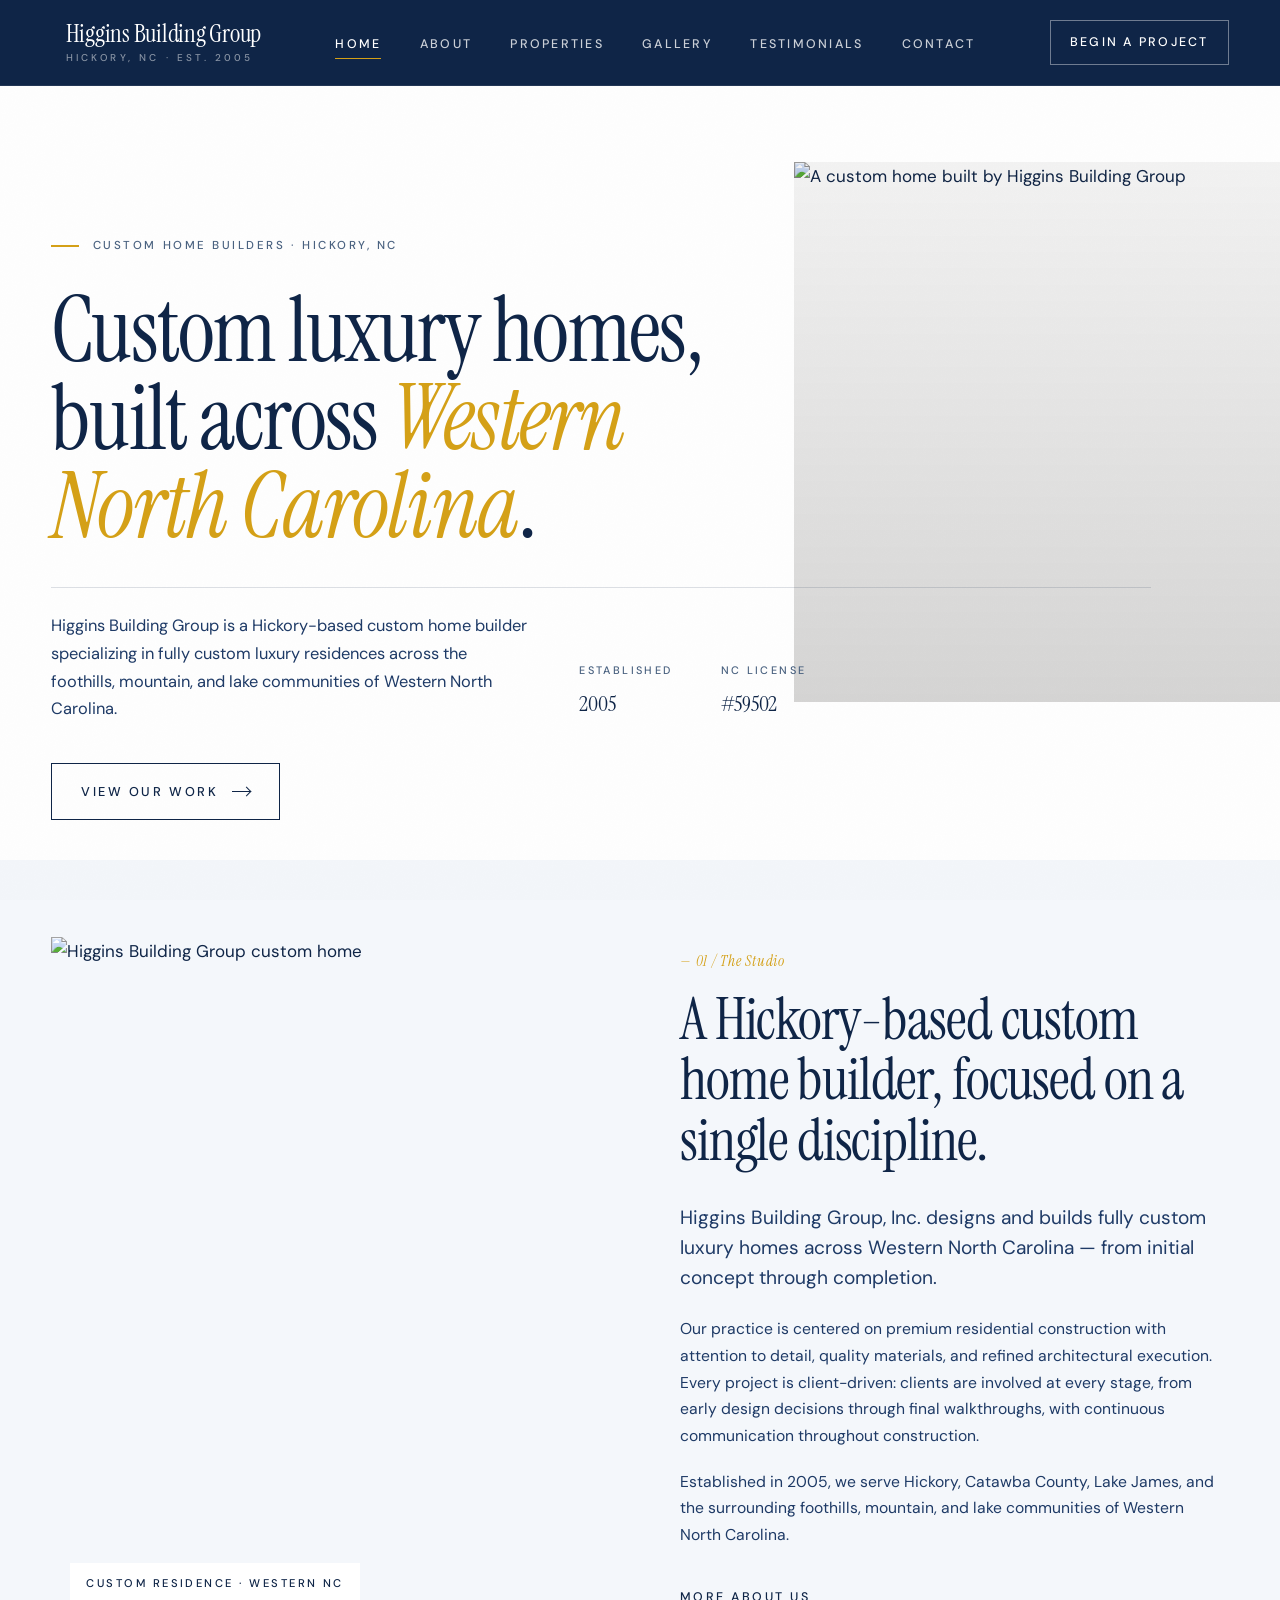
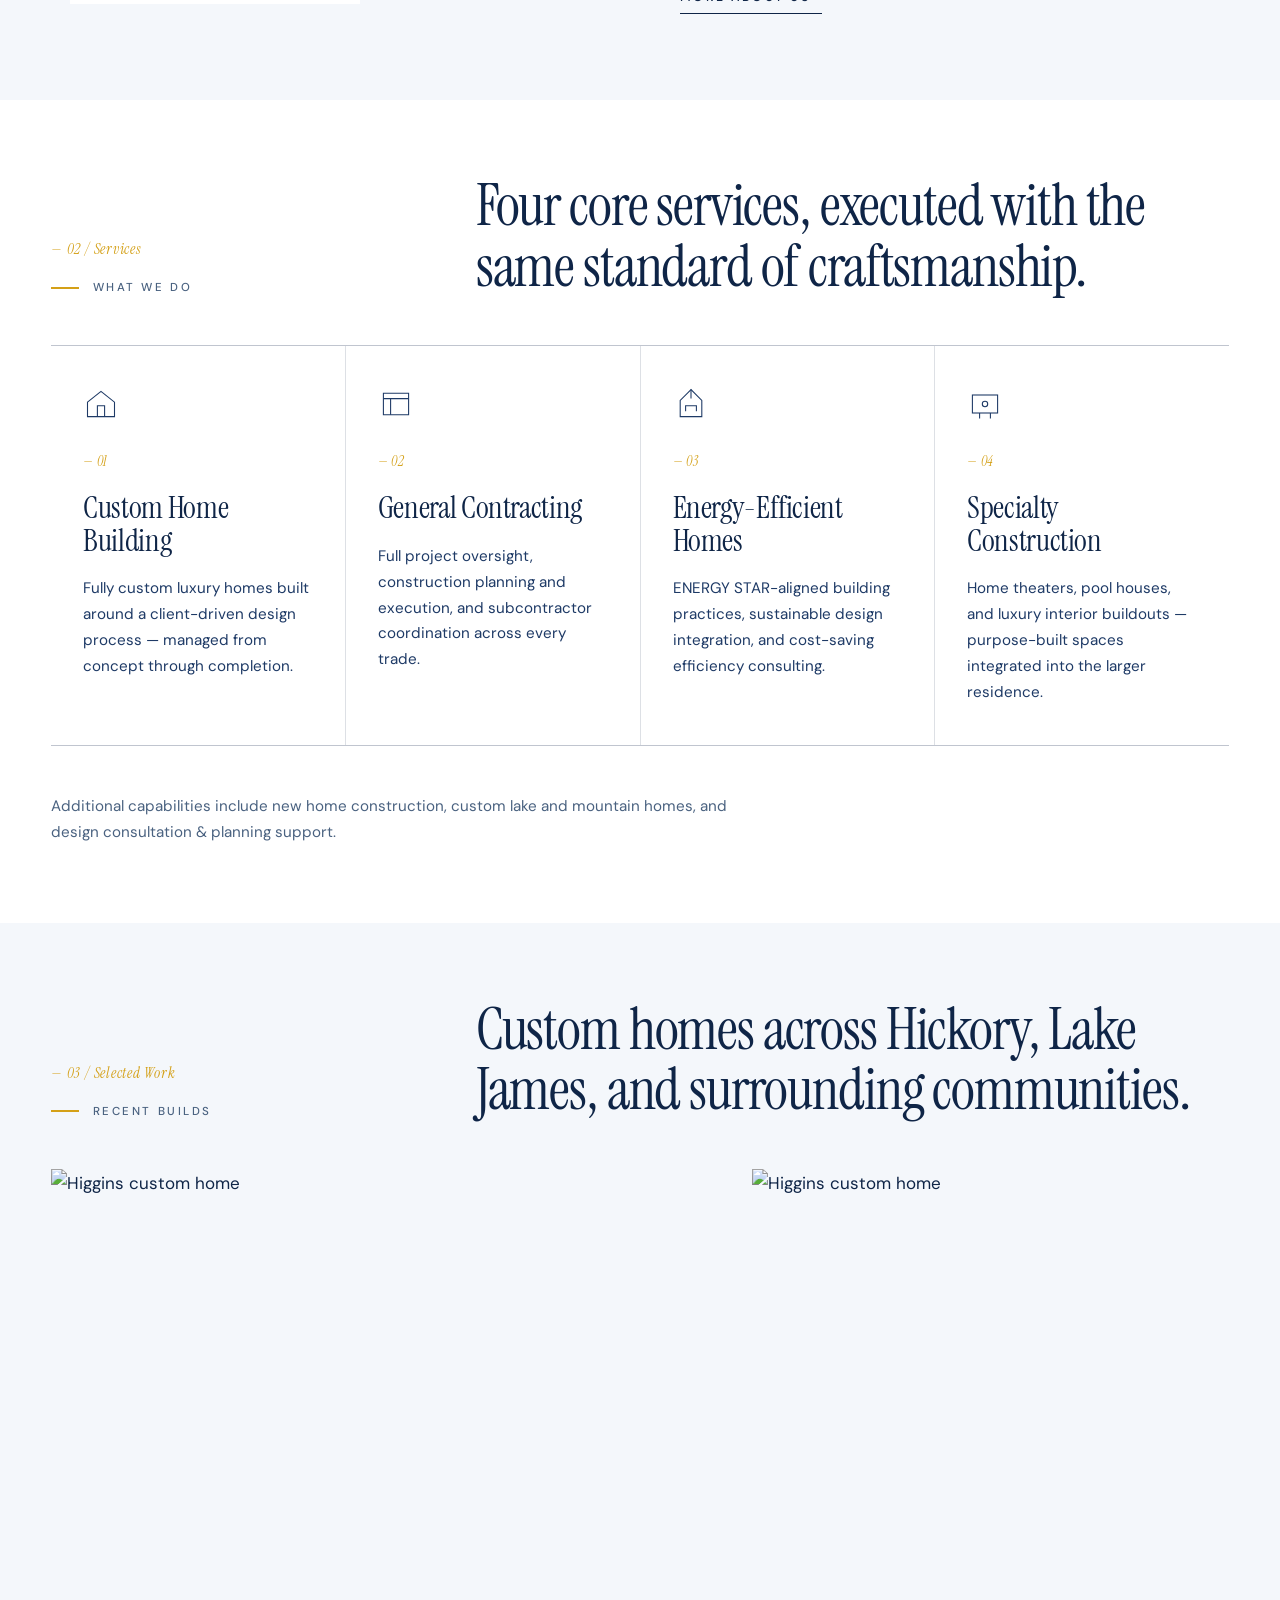
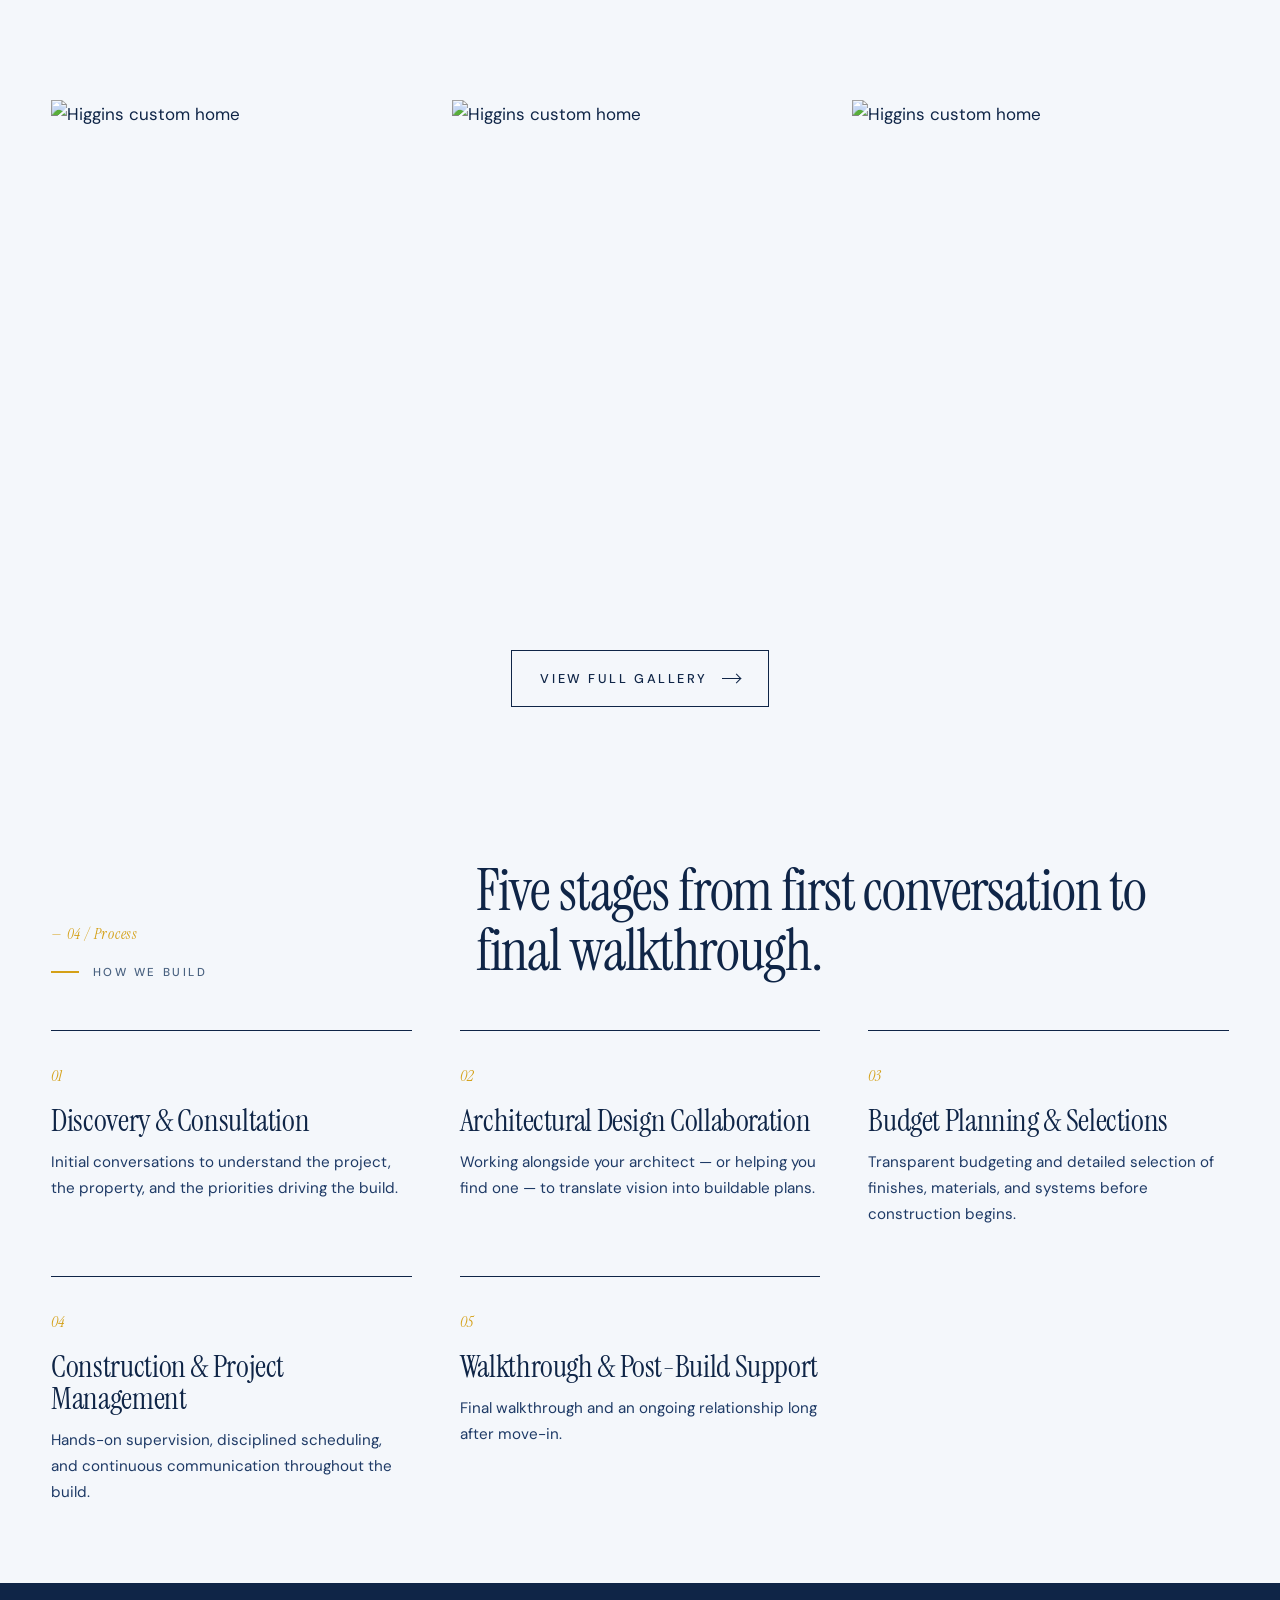
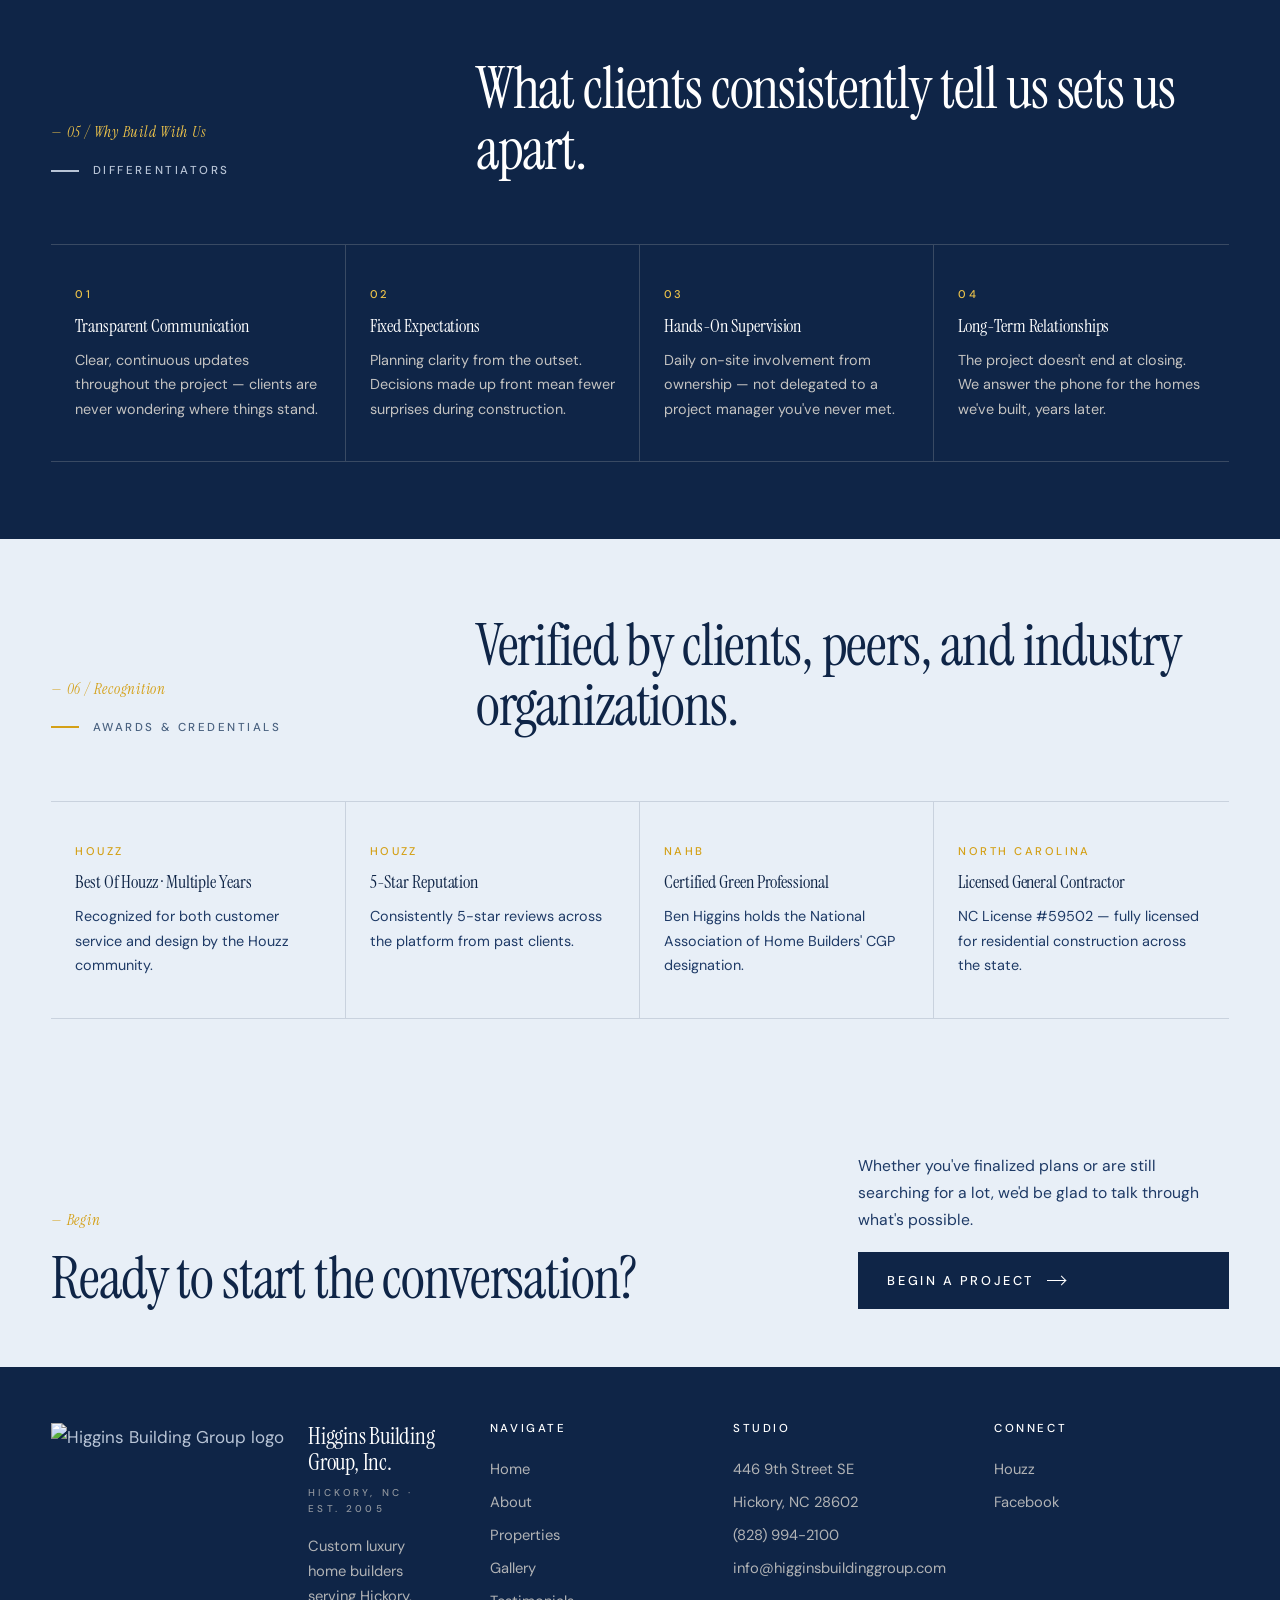
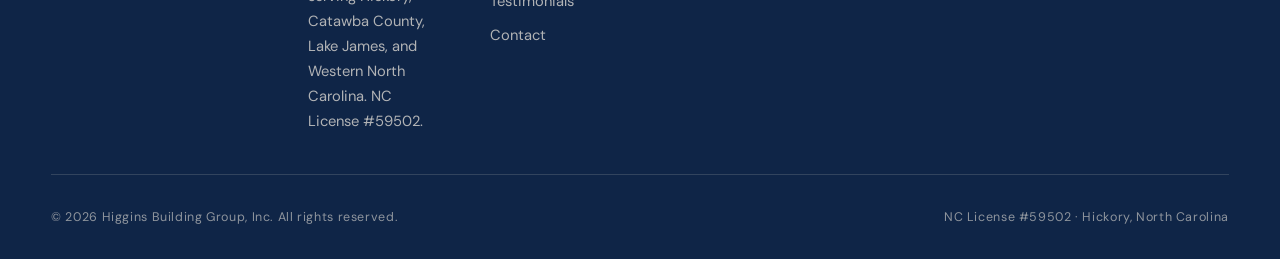
==== index.html @ 616c11a6 "Add files via upload" ====
<!DOCTYPE html>
<html lang="en">
<head>
    <meta charset="UTF-8">
    <meta name="viewport" content="width=device-width, initial-scale=1.0">
    <meta name="description" content="Higgins Building Group, Inc. — custom luxury home builders in Hickory, NC. Serving Western North Carolina since 2005.">
    <title>Higgins Building Group, Inc. · Custom Home Builders · Hickory, NC</title>
    <link rel="stylesheet" href="styles.css">
    <link rel="icon" href="https://higginsbuildinggroup.com/images/logo.png">
    <link rel="preconnect" href="https://fonts.googleapis.com">
    <link rel="preconnect" href="https://fonts.gstatic.com" crossorigin>
</head>
<body>

<nav class="nav" aria-label="Primary">
    <div class="nav-inner">
        <a href="index.html" class="brand" aria-label="Higgins Building Group home">
            <img src="https://higginsbuildinggroup.com/images/logo.png" alt="" class="brand-logo">
            <span class="brand-text">
                <span class="brand-mark">Higgins Building Group</span>
                <span class="brand-sub">Hickory, NC · Est. 2005</span>
            </span>
        </a>
        <button class="nav-toggle" aria-label="Toggle navigation" aria-expanded="false"><span></span><span></span><span></span></button>
        <ul class="nav-links">
            <li><a href="index.html" class="active">Home</a></li>
            <li><a href="about.html">About</a></li>
            <li><a href="properties.html">Properties</a></li>
            <li><a href="portfolio.html">Gallery</a></li>
            <li><a href="testimonials.html">Testimonials</a></li>
            <li><a href="contact.html">Contact</a></li>
        </ul>
        <a href="contact.html" class="nav-cta">Begin a Project</a>
    </div>
</nav>

<header class="hero">
    <div class="container">
        <div class="hero-grid">
            <div class="hero-text reveal-stagger">
                <span class="eyebrow hero-eyebrow">Custom Home Builders · Hickory, NC</span>
                <h1>Custom luxury homes,<br>built across <em>Western<br>North Carolina</em>.</h1>
                <div class="hero-meta">
                    <p>Higgins Building Group is a Hickory-based custom home builder specializing in fully custom luxury residences across the foothills, mountain, and lake communities of Western North Carolina.</p>
                    <div class="hero-meta-item">
                        <span class="label">Established</span>
                        <span class="value">2005</span>
                    </div>
                    <div class="hero-meta-item">
                        <span class="label">NC License</span>
                        <span class="value">#59502</span>
                    </div>
                </div>
                <div style="margin-top: 2.5rem; display: flex; gap: 1rem; flex-wrap: wrap;">
                    <a href="portfolio.html" class="btn">View Our Work <span class="arrow"></span></a>
                </div>
            </div>
        </div>
    </div>
    <div class="hero-image reveal">
        <img src="https://higginsbuildinggroup.com/images/house1.png" alt="A custom home built by Higgins Building Group" loading="eager">
    </div>
</header>

<section class="section studio">
    <div class="container">
        <div class="studio-grid">
            <div class="studio-image reveal">
                <img src="https://higginsbuildinggroup.com/images/Homes/house13/1.JPG" alt="Higgins Building Group custom home">
                <span class="caption">Custom Residence · Western NC</span>
            </div>
            <div class="studio-text reveal">
                <span class="numeral">— 01 / The Studio</span>
                <h2 style="margin-top: 1rem; margin-bottom: 2rem;">A Hickory-based custom home builder, focused on a single discipline.</h2>
                <p class="lede">Higgins Building Group, Inc. designs and builds fully custom luxury homes across Western North Carolina — from initial concept through completion.</p>
                <p>Our practice is centered on premium residential construction with attention to detail, quality materials, and refined architectural execution. Every project is client-driven: clients are involved at every stage, from early design decisions through final walkthroughs, with continuous communication throughout construction.</p>
                <p>Established in 2005, we serve Hickory, Catawba County, Lake James, and the surrounding foothills, mountain, and lake communities of Western North Carolina.</p>
                <div style="margin-top: 2rem;"><a href="about.html" class="tlink">More About Us <span class="arrow"></span></a></div>
            </div>
        </div>
    </div>
</section>

<section class="section capabilities">
    <div class="container">
        <div class="section-head reveal">
            <div class="left">
                <span class="numeral">— 02 / Services</span>
                <span class="eyebrow">What We Do</span>
            </div>
            <h2>Four core services, executed with the same standard of craftsmanship.</h2>
        </div>

        <div class="cap-grid reveal-stagger">
            <article class="cap">
                <svg class="cap-icon" viewBox="0 0 40 40" fill="none" stroke="currentColor" stroke-width="1.2">
                    <path d="M5 18 L20 6 L35 18 L35 34 L5 34 Z"/>
                    <path d="M16 34 L16 22 L24 22 L24 34"/>
                </svg>
                <span class="cap-num">— 01</span>
                <h3>Custom Home Building</h3>
                <p>Fully custom luxury homes built around a client-driven design process — managed from concept through completion.</p>
            </article>
            <article class="cap">
                <svg class="cap-icon" viewBox="0 0 40 40" fill="none" stroke="currentColor" stroke-width="1.2">
                    <path d="M6 8 L34 8 L34 32 L6 32 Z"/>
                    <path d="M6 14 L34 14 M14 14 L14 32"/>
                </svg>
                <span class="cap-num">— 02</span>
                <h3>General Contracting</h3>
                <p>Full project oversight, construction planning and execution, and subcontractor coordination across every trade.</p>
            </article>
            <article class="cap">
                <svg class="cap-icon" viewBox="0 0 40 40" fill="none" stroke="currentColor" stroke-width="1.2">
                    <path d="M20 4 L8 16 L8 34 L32 34 L32 16 Z"/>
                    <path d="M14 28 L14 22 L26 22 L26 28"/>
                    <path d="M20 4 L20 14"/>
                </svg>
                <span class="cap-num">— 03</span>
                <h3>Energy-Efficient Homes</h3>
                <p>ENERGY STAR-aligned building practices, sustainable design integration, and cost-saving efficiency consulting.</p>
            </article>
            <article class="cap">
                <svg class="cap-icon" viewBox="0 0 40 40" fill="none" stroke="currentColor" stroke-width="1.2">
                    <rect x="6" y="10" width="28" height="20"/>
                    <path d="M14 30 L14 36 M26 30 L26 36"/>
                    <circle cx="20" cy="20" r="3"/>
                </svg>
                <span class="cap-num">— 04</span>
                <h3>Specialty Construction</h3>
                <p>Home theaters, pool houses, and luxury interior buildouts — purpose-built spaces integrated into the larger residence.</p>
            </article>
        </div>

        <div style="margin-top: 3rem; max-width: 720px;" class="reveal">
            <p style="font-size: 0.95rem; color: var(--stone);">Additional capabilities include new home construction, custom lake and mountain homes, and design consultation &amp; planning support.</p>
        </div>
    </div>
</section>

<section class="section work">
    <div class="container">
        <div class="section-head reveal">
            <div class="left">
                <span class="numeral">— 03 / Selected Work</span>
                <span class="eyebrow">Recent Builds</span>
            </div>
            <h2>Custom homes across Hickory, Lake James, and surrounding communities.</h2>
        </div>

        <div class="work-grid">
            <a href="portfolio.html" class="work-item large reveal">
                <img src="https://higginsbuildinggroup.com/images/Homes/house13/1.JPG" alt="Higgins custom home">
            </a>
            <a href="portfolio.html" class="work-item small reveal">
                <img src="https://higginsbuildinggroup.com/images/Homes/house12/1.JPG" alt="Higgins custom home">
            </a>
            <a href="portfolio.html" class="work-item third reveal">
                <img src="https://higginsbuildinggroup.com/images/Homes/house45/1.JPG" alt="Higgins custom home">
            </a>
            <a href="portfolio.html" class="work-item third reveal">
                <img src="https://higginsbuildinggroup.com/images/Homes/house17/1.JPG" alt="Higgins custom home">
            </a>
            <a href="portfolio.html" class="work-item third reveal">
                <img src="https://higginsbuildinggroup.com/images/Homes/house33/1.jpg" alt="Higgins custom home">
            </a>
        </div>

        <div style="margin-top: 3rem; display: flex; justify-content: center;" class="reveal">
            <a href="portfolio.html" class="btn">View Full Gallery <span class="arrow"></span></a>
        </div>
    </div>
</section>

<section class="section" style="background: var(--paper);">
    <div class="container">
        <div class="section-head reveal">
            <div class="left">
                <span class="numeral">— 04 / Process</span>
                <span class="eyebrow">How We Build</span>
            </div>
            <h2>Five stages from first conversation to final walkthrough.</h2>
        </div>
        <div class="principle-grid reveal-stagger">
            <div class="principle">
                <span class="num">01</span>
                <h3>Discovery &amp; Consultation</h3>
                <p>Initial conversations to understand the project, the property, and the priorities driving the build.</p>
            </div>
            <div class="principle">
                <span class="num">02</span>
                <h3>Architectural Design Collaboration</h3>
                <p>Working alongside your architect — or helping you find one — to translate vision into buildable plans.</p>
            </div>
            <div class="principle">
                <span class="num">03</span>
                <h3>Budget Planning &amp; Selections</h3>
                <p>Transparent budgeting and detailed selection of finishes, materials, and systems before construction begins.</p>
            </div>
            <div class="principle">
                <span class="num">04</span>
                <h3>Construction &amp; Project Management</h3>
                <p>Hands-on supervision, disciplined scheduling, and continuous communication throughout the build.</p>
            </div>
            <div class="principle">
                <span class="num">05</span>
                <h3>Walkthrough &amp; Post-Build Support</h3>
                <p>Final walkthrough and an ongoing relationship long after move-in.</p>
            </div>
        </div>
    </div>
</section>

<section class="section recognition">
    <div class="container">
        <div class="section-head reveal">
            <div class="left">
                <span class="numeral" style="color: var(--brass-soft);">— 05 / Why Build With Us</span>
                <span class="eyebrow">Differentiators</span>
            </div>
            <h2>What clients consistently tell us sets us apart.</h2>
        </div>

        <div class="awards-grid reveal-stagger">
            <div class="award">
                <span class="org">01</span>
                <h4>Transparent Communication</h4>
                <p>Clear, continuous updates throughout the project — clients are never wondering where things stand.</p>
            </div>
            <div class="award">
                <span class="org">02</span>
                <h4>Fixed Expectations</h4>
                <p>Planning clarity from the outset. Decisions made up front mean fewer surprises during construction.</p>
            </div>
            <div class="award">
                <span class="org">03</span>
                <h4>Hands-On Supervision</h4>
                <p>Daily on-site involvement from ownership — not delegated to a project manager you've never met.</p>
            </div>
            <div class="award">
                <span class="org">04</span>
                <h4>Long-Term Relationships</h4>
                <p>The project doesn't end at closing. We answer the phone for the homes we've built, years later.</p>
            </div>
        </div>
    </div>
</section>

<section class="section" style="background: var(--paper-2);">
    <div class="container">
        <div class="section-head reveal">
            <div class="left">
                <span class="numeral">— 06 / Recognition</span>
                <span class="eyebrow">Awards &amp; Credentials</span>
            </div>
            <h2>Verified by clients, peers, and industry organizations.</h2>
        </div>

        <div class="awards-grid reveal-stagger" style="border-color: var(--line);">
            <div class="award" style="border-color: var(--line); color: var(--ink);">
                <span class="org" style="color: var(--brass);">Houzz</span>
                <h4 style="color: var(--ink);">Best Of Houzz · Multiple Years</h4>
                <p style="color: var(--ink-soft);">Recognized for both customer service and design by the Houzz community.</p>
            </div>
            <div class="award" style="border-color: var(--line); color: var(--ink);">
                <span class="org" style="color: var(--brass);">Houzz</span>
                <h4 style="color: var(--ink);">5-Star Reputation</h4>
                <p style="color: var(--ink-soft);">Consistently 5-star reviews across the platform from past clients.</p>
            </div>
            <div class="award" style="border-color: var(--line); color: var(--ink);">
                <span class="org" style="color: var(--brass);">NAHB</span>
                <h4 style="color: var(--ink);">Certified Green Professional</h4>
                <p style="color: var(--ink-soft);">Ben Higgins holds the National Association of Home Builders' CGP designation.</p>
            </div>
            <div class="award" style="border-color: var(--line); color: var(--ink);">
                <span class="org" style="color: var(--brass);">North Carolina</span>
                <h4 style="color: var(--ink);">Licensed General Contractor</h4>
                <p style="color: var(--ink-soft);">NC License #59502 — fully licensed for residential construction across the state.</p>
            </div>
        </div>
    </div>
</section>

<section class="cta-strip">
    <div class="container">
        <div class="cta-inner reveal">
            <div>
                <span class="numeral">— Begin</span>
                <h2 style="margin-top: 1rem;">Ready to start the conversation?</h2>
            </div>
            <div class="right">
                <p>Whether you've finalized plans or are still searching for a lot, we'd be glad to talk through what's possible.</p>
                <a href="contact.html" class="btn btn-filled">Begin a Project <span class="arrow"></span></a>
            </div>
        </div>
    </div>
</section>

<footer class="footer">
    <div class="container">
        <div class="footer-grid">
            <div class="brand-block">
                <img src="https://higginsbuildinggroup.com/images/logo.png" alt="Higgins Building Group logo" class="footer-logo">
                <div class="brand-block-text">
                    <span class="brand-mark">Higgins Building Group, Inc.</span>
                    <span class="brand-sub">Hickory, NC · Est. 2005</span>
                    <p>Custom luxury home builders serving Hickory, Catawba County, Lake James, and Western North Carolina. NC License #59502.</p>
                </div>
            </div>
            <div>
                <h4>Navigate</h4>
                <ul>
                    <li><a href="index.html">Home</a></li>
                    <li><a href="about.html">About</a></li>
                    <li><a href="properties.html">Properties</a></li>
                    <li><a href="portfolio.html">Gallery</a></li>
                    <li><a href="testimonials.html">Testimonials</a></li>
                    <li><a href="contact.html">Contact</a></li>
                </ul>
            </div>
            <div>
                <h4>Studio</h4>
                <ul>
                    <li>446 9th Street SE</li>
                    <li>Hickory, NC 28602</li>
                    <li><a href="tel:+18289942100">(828) 994-2100</a></li>
                    <li><a href="mailto:info@higginsbuildinggroup.com">info@higginsbuildinggroup.com</a></li>
                </ul>
            </div>
            <div>
                <h4>Connect</h4>
                <ul>
                    <li><a href="https://www.houzz.com/pro/higginsbuildinggroup/higgins-building-group-inc" target="_blank" rel="noopener">Houzz</a></li>
                    <li><a href="https://www.facebook.com/higginsbuildinggroup" target="_blank" rel="noopener">Facebook</a></li>
                </ul>
            </div>
        </div>
        <div class="footer-base">
            <span>© <span id="year"></span> Higgins Building Group, Inc. All rights reserved.</span>
            <span>NC License #59502 · Hickory, North Carolina</span>
        </div>
    </div>
</footer>

<script>document.getElementById('year').textContent = new Date().getFullYear();</script>
<script src="script.js"></script>
</body>
</html>
---- styles.css ----
/* ==========================================================================
   HIGGINS BUILDING GROUP — STYLES
   Editorial / luxury aesthetic. Fraunces (display) + Manrope (text).
   ========================================================================== */

@import url('https://fonts.googleapis.com/css2?family=Instrument+Serif:ital@0;1&family=DM+Sans:opsz,wght@9..40,300;9..40,400;9..40,500;9..40,600;9..40,700&display=swap');

/* ---------- Tokens ------------------------------------------------------- */
:root {
    --bone: #FFFFFF;            /* pure white base */
    --paper: #F4F7FB;            /* very pale blue-tinted white */
    --paper-2: #E8EFF7;          /* light blue-gray for accent sections */
    --ink: #0F2547;              /* deep HBG navy */
    --ink-soft: #1E3A66;         /* softer navy */
    --stone: #4A6280;            /* muted blue-gray */
    --mist: #B8C4D6;             /* light blue-gray */
    --line: rgba(15, 37, 71, 0.14);
    --line-soft: rgba(15, 37, 71, 0.07);
    --forest: #0A1B36;           /* deepest navy for dark sections */
    --brass: #D4A017;            /* HBG gold/yellow accent */
    --brass-soft: #EDC34A;       /* lighter yellow for hover states */

    --serif: 'Instrument Serif', 'Times New Roman', serif;
    --sans: 'DM Sans', system-ui, sans-serif;

    --ease: cubic-bezier(0.22, 1, 0.36, 1);
    --ease-2: cubic-bezier(0.65, 0, 0.35, 1);

    --maxw: 1400px;
    --pad-x: clamp(1.25rem, 4vw, 4rem);
}

/* ---------- Reset -------------------------------------------------------- */
*, *::before, *::after { box-sizing: border-box; margin: 0; padding: 0; }
html { scroll-behavior: smooth; -webkit-text-size-adjust: 100%; }
body {
    font-family: var(--sans);
    font-weight: 400;
    font-size: 17px;
    line-height: 1.65;
    color: var(--ink);
    background: var(--bone);
    -webkit-font-smoothing: antialiased;
    -moz-osx-font-smoothing: grayscale;
    overflow-x: hidden;
}
img { display: block; max-width: 100%; height: auto; }
a { color: inherit; text-decoration: none; }
button { font: inherit; color: inherit; background: none; border: none; cursor: pointer; }
ul, ol { list-style: none; }

/* Subtle paper grain across the entire site */
body::before {
    content: '';
    position: fixed;
    inset: 0;
    pointer-events: none;
    z-index: 1;
    background-image: url("data:image/svg+xml;utf8,<svg xmlns='http://www.w3.org/2000/svg' width='200' height='200'><filter id='n'><feTurbulence type='fractalNoise' baseFrequency='0.9' numOctaves='2' stitchTiles='stitch'/><feColorMatrix values='0 0 0 0 0  0 0 0 0 0  0 0 0 0 0  0 0 0 0.025 0'/></filter><rect width='100%' height='100%' filter='url(%23n)'/></svg>");
    mix-blend-mode: multiply;
    opacity: 0.4;
}

/* ---------- Typography --------------------------------------------------- */
h1, h2, h3, h4 {
    font-family: var(--serif);
    font-weight: 400;
    line-height: 1.05;
    letter-spacing: -0.015em;
    color: var(--ink);
}
h1 { font-size: clamp(2.5rem, 7vw, 6.5rem); letter-spacing: -0.02em; }
h2 { font-size: clamp(2rem, 4.5vw, 4rem); letter-spacing: -0.02em; }
h3 { font-size: clamp(1.4rem, 2.4vw, 2rem); letter-spacing: -0.012em; }
h4 { font-size: 1.15rem; letter-spacing: -0.005em; }

p { font-size: clamp(0.98rem, 1.05vw, 1.075rem); line-height: 1.7; color: var(--ink-soft); }
.lede { font-size: clamp(1.1rem, 1.5vw, 1.4rem); line-height: 1.55; color: var(--ink-soft); }

.eyebrow {
    font-family: var(--sans);
    font-size: 0.72rem;
    font-weight: 500;
    letter-spacing: 0.22em;
    text-transform: uppercase;
    color: var(--stone);
    display: inline-flex;
    align-items: center;
    gap: 0.85rem;
}
.eyebrow::before {
    content: '';
    width: 28px;
    height: 2px;
    background: var(--brass);
    display: inline-block;
}
.eyebrow.no-rule::before { display: none; }

.numeral {
    font-family: var(--serif);
    font-style: italic;
    font-weight: 400;
    font-size: 0.95rem;
    color: var(--brass);
    letter-spacing: 0.05em;
}

/* ---------- Layout primitives ------------------------------------------- */
.container { max-width: var(--maxw); margin: 0 auto; padding-inline: var(--pad-x); position: relative; z-index: 2; }
.container-narrow { max-width: 920px; margin: 0 auto; padding-inline: var(--pad-x); position: relative; z-index: 2; }

section { position: relative; }

.divider {
    width: 100%;
    height: 1px;
    background: var(--line);
    margin: 0;
}

/* ---------- Navigation --------------------------------------------------- */
.nav {
    position: fixed;
    top: 0; left: 0; right: 0;
    z-index: 100;
    padding: 1.25rem var(--pad-x);
    background: var(--ink);
    border-bottom: 1px solid rgba(255, 255, 255, 0.08);
    transition: background-color 0.4s var(--ease), padding 0.4s var(--ease), box-shadow 0.4s var(--ease);
}
.nav.scrolled {
    background: var(--forest);
    padding: 0.85rem var(--pad-x);
    box-shadow: 0 4px 24px rgba(10, 27, 54, 0.25);
}
.nav-inner {
    max-width: var(--maxw);
    margin: 0 auto;
    display: flex;
    align-items: center;
    justify-content: space-between;
    gap: 2rem;
}
.brand {
    display: flex;
    align-items: center;
    gap: 0.9rem;
    line-height: 1;
}
.brand-logo {
    height: 44px;
    width: auto;
    display: block;
}
.brand-text {
    display: flex;
    flex-direction: column;
}
.brand-mark {
    font-family: var(--serif);
    font-weight: 400;
    font-size: 1.55rem;
    letter-spacing: -0.01em;
    color: var(--bone);
}
.brand-mark em {
    font-style: italic;
    font-weight: 400;
    color: var(--brass);
}
.brand-sub {
    font-size: 0.62rem;
    font-weight: 500;
    letter-spacing: 0.32em;
    text-transform: uppercase;
    color: rgba(255, 255, 255, 0.5);
    margin-top: 0.4rem;
}
.nav-links {
    display: flex;
    gap: 2.4rem;
    align-items: center;
}
.nav-links a {
    font-size: 0.78rem;
    font-weight: 500;
    letter-spacing: 0.18em;
    text-transform: uppercase;
    color: rgba(255, 255, 255, 0.78);
    position: relative;
    padding: 0.4rem 0;
    transition: color 0.3s var(--ease);
}
.nav-links a::after {
    content: '';
    position: absolute;
    left: 0; bottom: 0;
    height: 1px;
    width: 100%;
    background: var(--brass);
    transform: scaleX(0);
    transform-origin: left;
    transition: transform 0.4s var(--ease);
}
.nav-links a:hover { color: var(--bone); }
.nav-links a:hover::after,
.nav-links a.active::after { transform: scaleX(1); }
.nav-links a.active { color: var(--bone); }

.nav-cta {
    font-size: 0.78rem;
    font-weight: 500;
    letter-spacing: 0.18em;
    text-transform: uppercase;
    color: var(--bone);
    border: 1px solid rgba(255, 255, 255, 0.4);
    padding: 0.7rem 1.2rem;
    transition: background 0.3s var(--ease), color 0.3s var(--ease), border-color 0.3s var(--ease);
}
.nav-cta:hover { background: var(--brass); color: var(--ink); border-color: var(--brass); }

.nav-toggle {
    display: none;
    flex-direction: column;
    gap: 5px;
    width: 28px;
    padding: 6px 0;
}
.nav-toggle span {
    display: block;
    width: 100%;
    height: 1.5px;
    background: var(--bone);
    transition: transform 0.4s var(--ease), opacity 0.3s var(--ease);
}

@media (max-width: 900px) {
    .nav-toggle { display: flex; }
    .nav-cta { display: none; }
    .nav-links {
        position: fixed;
        inset: 0;
        background: var(--ink);
        flex-direction: column;
        justify-content: center;
        gap: 2.4rem;
        transform: translateY(-100%);
        transition: transform 0.6s var(--ease);
        z-index: 99;
    }
    .nav.open .nav-links { transform: translateY(0); }
    .nav-links a { font-size: 1rem; color: rgba(255,255,255,0.85); }
    .nav.open .nav-toggle span:nth-child(1) { transform: translateY(7px) rotate(45deg); }
    .nav.open .nav-toggle span:nth-child(2) { opacity: 0; }
    .nav.open .nav-toggle span:nth-child(3) { transform: translateY(-7px) rotate(-45deg); }
}

/* ---------- Buttons ------------------------------------------------------ */
.btn {
    display: inline-flex;
    align-items: center;
    gap: 0.85rem;
    font-size: 0.8rem;
    font-weight: 500;
    letter-spacing: 0.2em;
    text-transform: uppercase;
    padding: 1.05rem 1.8rem;
    border: 1px solid var(--ink);
    color: var(--ink);
    transition: background 0.4s var(--ease), color 0.4s var(--ease), border-color 0.4s var(--ease);
}
.btn .arrow {
    width: 18px; height: 1px; background: currentColor; position: relative;
    transition: width 0.4s var(--ease);
}
.btn .arrow::after {
    content: ''; position: absolute; right: 0; top: -3px;
    width: 7px; height: 7px;
    border-top: 1px solid currentColor;
    border-right: 1px solid currentColor;
    transform: rotate(45deg);
}
.btn:hover { background: var(--ink); color: var(--bone); }
.btn:hover .arrow { width: 26px; }
.btn.btn-light { color: var(--bone); border-color: var(--bone); }
.btn.btn-light:hover { background: var(--bone); color: var(--ink); }
.btn.btn-filled { background: var(--ink); color: var(--bone); }
.btn.btn-filled:hover { background: transparent; color: var(--ink); }

/* Text-style link with arrow */
.tlink {
    display: inline-flex;
    align-items: center;
    gap: 0.7rem;
    font-size: 0.78rem;
    font-weight: 500;
    letter-spacing: 0.2em;
    text-transform: uppercase;
    color: var(--ink);
    border-bottom: 1px solid var(--ink);
    padding-bottom: 0.35rem;
    transition: gap 0.4s var(--ease), color 0.3s var(--ease), border-color 0.3s var(--ease);
}
.tlink:hover { gap: 1.1rem; color: var(--brass); border-color: var(--brass); }

/* ---------- HERO (home) ------------------------------------------------- */
.hero {
    position: relative;
    min-height: 90vh;
    padding-top: 7rem;
    padding-bottom: 2.5rem;
    overflow: hidden;
}
.hero-grid {
    display: grid;
    grid-template-columns: 1fr;
    gap: 3rem;
    align-items: end;
    min-height: calc(100vh - 12rem);
}
.hero-text {
    max-width: 1100px;
}
.hero-eyebrow { margin-bottom: 2rem; }
.hero h1 {
    font-weight: 400;
    
    line-height: 0.98;
}
.hero h1 em {
    font-style: italic;
    font-weight: 400;
    color: var(--brass);
}
.hero-meta {
    display: flex;
    flex-wrap: wrap;
    align-items: end;
    gap: 3rem;
    margin-top: 2.25rem;
    padding-top: 1.5rem;
    border-top: 1px solid var(--line);
}
.hero-meta p {
    max-width: 480px;
    font-size: 1.025rem;
}
.hero-meta-item {
    display: flex;
    flex-direction: column;
    gap: 0.4rem;
}
.hero-meta-item .label {
    font-size: 0.68rem;
    font-weight: 500;
    letter-spacing: 0.22em;
    text-transform: uppercase;
    color: var(--stone);
}
.hero-meta-item .value {
    font-family: var(--serif);
    font-size: 1.4rem;
    font-weight: 400;
    letter-spacing: -0.01em;
}

/* Hero image — anchored bottom-right */
.hero-image {
    position: absolute;
    right: 0;
    top: 18vh;
    width: 38vw;
    max-width: 540px;
    height: 60vh;
    max-height: 680px;
    overflow: hidden;
}
.hero-image img {
    width: 100%; height: 100%; object-fit: cover;
    transform: scale(1.05);
    animation: heroZoom 14s var(--ease) forwards;
}
@keyframes heroZoom { to { transform: scale(1); } }
.hero-image::after {
    content: '';
    position: absolute; inset: 0;
    background: linear-gradient(180deg, rgba(27,24,20,0.05), rgba(27,24,20,0.18));
    pointer-events: none;
}

@media (max-width: 1100px) {
    .hero-image { width: 42vw; }
}
@media (max-width: 800px) {
    .hero { min-height: auto; padding-top: 7rem; padding-bottom: 3rem; }
    .hero-image {
        position: relative; top: auto; right: auto;
        width: 100%; max-width: none; height: 60vh;
        margin-top: 3rem;
    }
    .hero-meta { gap: 2rem; margin-top: 2.5rem; }
}

/* ---------- Section headers --------------------------------------------- */
.section {
    padding: clamp(3.5rem, 6vw, 6rem) 0;
}
.section-head {
    display: grid;
    grid-template-columns: 1fr 2fr;
    gap: 3rem;
    margin-bottom: 3rem;
    align-items: end;
}
.section-head .left { display: flex; flex-direction: column; gap: 1rem; }
.section-head h2 { max-width: 720px; }
@media (max-width: 800px) {
    .section-head { grid-template-columns: 1fr; gap: 1.5rem; margin-bottom: 3rem; }
}

/* ---------- Studio / Intro ---------------------------------------------- */
.studio { background: var(--paper); }
.studio-grid {
    display: grid;
    grid-template-columns: 1fr 1fr;
    gap: 5rem;
    align-items: center;
}
.studio-text .lede { margin-bottom: 1.5rem; }
.studio-text p + p { margin-top: 1.2rem; }
.studio-image {
    position: relative;
    aspect-ratio: 4/5;
    overflow: hidden;
}
.studio-image img { width: 100%; height: 100%; object-fit: cover; }
.studio-image .caption {
    position: absolute;
    bottom: 1.2rem; left: 1.2rem;
    background: var(--bone);
    padding: 0.7rem 1rem;
    font-size: 0.7rem;
    font-weight: 500;
    letter-spacing: 0.22em;
    text-transform: uppercase;
    color: var(--ink);
}
@media (max-width: 800px) { .studio-grid { grid-template-columns: 1fr; gap: 2.5rem; } }

/* ---------- Capabilities / Services ------------------------------------- */
.capabilities { background: var(--bone); }
.cap-grid {
    display: grid;
    grid-template-columns: repeat(4, 1fr);
    gap: 1px;
    background: var(--line);
    border-block: 1px solid var(--line);
}
.cap {
    background: var(--bone);
    padding: 2.5rem 2rem;
    display: flex;
    flex-direction: column;
    gap: 1.2rem;
    min-height: 320px;
    transition: background 0.4s var(--ease);
}
.cap:hover { background: var(--paper); }
.cap-num {
    font-family: var(--serif);
    font-style: italic;
    font-weight: 400;
    font-size: 0.9rem;
    color: var(--brass);
    letter-spacing: 0.05em;
}
.cap h3 { font-weight: 400; }
.cap p { font-size: 0.95rem; }
.cap-icon {
    width: 36px; height: 36px;
    margin-bottom: 0.5rem;
    color: var(--ink-soft);
}
@media (max-width: 1000px) { .cap-grid { grid-template-columns: repeat(2, 1fr); } }
@media (max-width: 540px)  { .cap-grid { grid-template-columns: 1fr; } }

/* ---------- Selected Work / Portfolio Preview --------------------------- */
.work { background: var(--paper); }
.work-grid {
    display: grid;
    grid-template-columns: repeat(12, 1fr);
    gap: 1.5rem;
}
.work-item { position: relative; overflow: hidden; }
.work-item img {
    width: 100%; height: 100%; object-fit: cover;
    transition: transform 1.4s var(--ease);
}
.work-item:hover img { transform: scale(1.05); }
.work-meta {
    display: flex;
    justify-content: space-between;
    align-items: baseline;
    margin-top: 1rem;
    padding-bottom: 1rem;
    border-bottom: 1px solid var(--line);
}
.work-meta h4 { font-weight: 400; }
.work-meta .loc {
    font-size: 0.72rem;
    font-weight: 500;
    letter-spacing: 0.2em;
    text-transform: uppercase;
    color: var(--stone);
}

.work-item.large { grid-column: span 7; aspect-ratio: 4/3; }
.work-item.small { grid-column: span 5; aspect-ratio: 4/4; }
.work-item.full  { grid-column: span 12; aspect-ratio: 16/8; }
.work-item.third { grid-column: span 4; aspect-ratio: 3/4; }

@media (max-width: 800px) {
    .work-item.large, .work-item.small, .work-item.third, .work-item.full {
        grid-column: span 12; aspect-ratio: 4/3;
    }
}

/* ---------- Recognition (logos / awards) --------------------------------- */
.recognition { background: var(--ink); color: var(--bone); }
.recognition h2 { color: var(--bone); }
.recognition .eyebrow { color: var(--mist); }
.recognition .eyebrow::before { background: var(--mist); }
.recognition p { color: rgba(247, 240, 228, 0.78); }

.awards-grid {
    display: grid;
    grid-template-columns: repeat(4, 1fr);
    gap: 0;
    margin-top: 4rem;
    border-top: 1px solid rgba(247, 240, 228, 0.18);
}
.award {
    padding: 2.5rem 1.5rem;
    border-right: 1px solid rgba(247, 240, 228, 0.18);
    border-bottom: 1px solid rgba(247, 240, 228, 0.18);
    display: flex;
    flex-direction: column;
    gap: 0.8rem;
}
.award:nth-child(4n) { border-right: none; }
.award h4 { font-family: var(--serif); font-weight: 400; color: var(--bone); font-size: 1.1rem; }
.award .org {
    font-size: 0.7rem;
    font-weight: 500;
    letter-spacing: 0.22em;
    text-transform: uppercase;
    color: var(--brass-soft);
}
.award p { font-size: 0.9rem; }

@media (max-width: 900px) { .awards-grid { grid-template-columns: repeat(2, 1fr); }
    .award:nth-child(4n) { border-right: 1px solid rgba(247,240,228,0.18); }
    .award:nth-child(2n) { border-right: none; }
}
@media (max-width: 540px) { .awards-grid { grid-template-columns: 1fr; }
    .award { border-right: none !important; }
}

/* ---------- CTA strip ---------------------------------------------------- */
.cta-strip {
    background: var(--paper-2);
    padding: clamp(2.75rem, 4.5vw, 4.5rem) 0;
}
.cta-inner {
    display: grid;
    grid-template-columns: 2fr 1fr;
    gap: 4rem;
    align-items: end;
}
.cta-inner h2 { max-width: 700px; }
.cta-inner .right { display: flex; flex-direction: column; gap: 1.2rem; }
@media (max-width: 800px) { .cta-inner { grid-template-columns: 1fr; gap: 2rem; } }

/* ---------- Footer ------------------------------------------------------- */
.footer {
    background: var(--ink);
    color: var(--mist);
    padding: 3.5rem 0 2rem;
    position: relative;
    z-index: 2;
}
.footer-grid {
    display: grid;
    grid-template-columns: 2fr 1fr 1fr 1.2fr;
    gap: 3rem;
    padding-bottom: 2.5rem;
    border-bottom: 1px solid rgba(247, 240, 228, 0.15);
}
.footer h4 {
    color: var(--bone);
    font-size: 0.72rem;
    font-weight: 500;
    letter-spacing: 0.22em;
    text-transform: uppercase;
    font-family: var(--sans);
    margin-bottom: 1.4rem;
}
.footer p, .footer li, .footer a { font-size: 0.92rem; color: rgba(247, 240, 228, 0.7); }
.footer ul { display: flex; flex-direction: column; gap: 0.55rem; }
.footer a:hover { color: var(--bone); }

.footer .brand-block {
    display: flex;
    align-items: flex-start;
    gap: 1.5rem;
}
.footer-logo {
    height: 88px;
    width: auto;
    flex-shrink: 0;
    display: block;
}
.brand-block-text {
    display: flex;
    flex-direction: column;
}
.footer .brand-block .brand-mark {
    display: block;
    color: var(--bone);
    font-size: 1.45rem;
    line-height: 1.15;
}
.footer .brand-block .brand-sub {
    display: block;
    color: rgba(247, 240, 228, 0.55);
    margin-top: 0.55rem;
}
.footer .brand-block p { margin-top: 1rem; max-width: 320px; }
.footer-base {
    margin-top: 2rem;
    display: flex;
    flex-wrap: wrap;
    justify-content: space-between;
    gap: 1rem;
    font-size: 0.78rem;
    color: rgba(247, 240, 228, 0.55);
    letter-spacing: 0.05em;
}
@media (max-width: 800px) {
    .footer-grid { grid-template-columns: 1fr 1fr; gap: 2rem; }
}
@media (max-width: 500px) {
    .footer-grid { grid-template-columns: 1fr; }
    .footer .brand-block { flex-direction: column; gap: 1.25rem; }
    .footer-logo { height: 72px; }
}

/* ---------- Page Hero (interior pages) ---------------------------------- */
.page-hero {
    padding-top: 9rem;
    padding-bottom: 2.5rem;
    border-bottom: 1px solid var(--line);
}
.page-hero .eyebrow { margin-bottom: 1.5rem; }
.page-hero h1 {
    font-size: clamp(2.5rem, 6vw, 5rem);
    font-weight: 400;
    margin-bottom: 1.5rem;
}
.page-hero h1 em { font-style: italic; font-weight: 400; color: var(--brass); }
.page-hero .lede { max-width: 720px; }

/* ---------- About page --------------------------------------------------- */
.about-statement { padding: clamp(2.75rem, 4.5vw, 4.5rem) 0; background: var(--paper); }
.about-statement-grid {
    display: grid;
    grid-template-columns: 1fr 1.3fr;
    gap: 5rem;
    align-items: start;
}
.about-statement .left h2 { font-style: italic; font-weight: 400; }
.about-statement .right p + p { margin-top: 1.2rem; }
@media (max-width: 800px) { .about-statement-grid { grid-template-columns: 1fr; gap: 2rem; } }

.principles { padding: clamp(2.75rem, 4.5vw, 4.5rem) 0; }
.principle-grid {
    display: grid;
    grid-template-columns: repeat(3, 1fr);
    gap: 3rem;
    margin-top: 3rem;
}
.principle {
    padding-top: 2rem;
    border-top: 1px solid var(--ink);
}
.principle .num {
    font-family: var(--serif);
    font-style: italic;
    font-weight: 400;
    font-size: 1rem;
    color: var(--brass);
    margin-bottom: 1rem;
    display: block;
}
.principle h3 { margin-bottom: 0.8rem; font-weight: 400; }
.principle p { font-size: 0.95rem; }
@media (max-width: 800px) { .principle-grid { grid-template-columns: 1fr; gap: 2rem; } }

.leadership { padding: clamp(2.75rem, 4.5vw, 4.5rem) 0; background: var(--ink); color: var(--bone); }
.leadership h2 { color: var(--bone); }
.leadership .eyebrow { color: var(--mist); }
.leadership .eyebrow::before { background: var(--mist); }
.leadership p { color: rgba(247, 240, 228, 0.78); }
.leader-grid {
    display: grid;
    grid-template-columns: 1fr 1fr;
    gap: 4rem;
    margin-top: 4rem;
}
.leader { padding-top: 2rem; border-top: 1px solid rgba(247, 240, 228, 0.25); }
.leader .role {
    font-size: 0.72rem;
    font-weight: 500;
    letter-spacing: 0.22em;
    text-transform: uppercase;
    color: var(--brass-soft);
    margin-bottom: 0.7rem;
}
.leader h3 { font-family: var(--serif); font-weight: 400; color: var(--bone); margin-bottom: 0.8rem; }
@media (max-width: 700px) { .leader-grid { grid-template-columns: 1fr; gap: 2.5rem; } }

/* ---------- Properties page --------------------------------------------- */
.properties-empty { padding: clamp(3rem, 5vw, 5.5rem) 0; }
.empty-card {
    background: var(--paper);
    padding: clamp(2.5rem, 5vw, 5rem);
    border: 1px solid var(--line);
    display: grid;
    grid-template-columns: 1fr 1fr;
    gap: 4rem;
    align-items: center;
}
.empty-card .num {
    font-family: var(--serif);
    font-style: italic;
    font-weight: 400;
    font-size: 0.95rem;
    color: var(--brass);
    margin-bottom: 1rem;
    letter-spacing: 0.05em;
}
.empty-card h2 { margin-bottom: 1.5rem; }
.empty-card p { margin-bottom: 2rem; }
.notify-form { display: flex; flex-direction: column; gap: 1rem; }
.notify-form input {
    background: var(--bone);
    border: 1px solid var(--line);
    padding: 1rem 1.2rem;
    font-family: var(--sans);
    font-size: 0.95rem;
    color: var(--ink);
}
.notify-form input:focus { outline: none; border-color: var(--ink); }
.empty-card .right { display: flex; flex-direction: column; gap: 1.5rem; }
.empty-card .meta-row {
    display: flex;
    justify-content: space-between;
    padding: 1rem 0;
    border-bottom: 1px solid var(--line);
    font-size: 0.85rem;
}
.empty-card .meta-row .label {
    font-weight: 500;
    letter-spacing: 0.18em;
    text-transform: uppercase;
    font-size: 0.72rem;
    color: var(--stone);
}
@media (max-width: 800px) { .empty-card { grid-template-columns: 1fr; gap: 2.5rem; } }

/* ---------- Gallery page ------------------------------------------------- */
.gallery-filter {
    padding: 2rem 0;
    border-bottom: 1px solid var(--line);
    display: flex;
    flex-wrap: wrap;
    gap: 0.4rem;
    justify-content: space-between;
    align-items: center;
}
.filter-pills { display: flex; gap: 0.4rem; flex-wrap: wrap; }
.pill {
    font-size: 0.74rem;
    font-weight: 500;
    letter-spacing: 0.18em;
    text-transform: uppercase;
    padding: 0.6rem 1.1rem;
    border: 1px solid var(--line);
    color: var(--stone);
    transition: all 0.3s var(--ease);
}
.pill.active, .pill:hover { background: var(--ink); border-color: var(--ink); color: var(--bone); }
.gallery-count {
    font-size: 0.74rem;
    font-weight: 500;
    letter-spacing: 0.18em;
    text-transform: uppercase;
    color: var(--stone);
}

.gallery {
    padding: 4rem 0 6rem;
}
.gallery-grid {
    display: grid;
    grid-template-columns: repeat(12, 1fr);
    grid-auto-rows: 80px;
    gap: 1.2rem;
}
.gimg { position: relative; overflow: hidden; }
.gimg img { width: 100%; height: 100%; object-fit: cover; transition: transform 1.4s var(--ease); }
.gimg:hover img { transform: scale(1.04); }
.gimg .ginfo {
    position: absolute;
    inset: auto 0 0 0;
    padding: 1.2rem;
    background: linear-gradient(0deg, rgba(27,24,20,0.78) 0%, transparent 100%);
    color: var(--bone);
    opacity: 0;
    transition: opacity 0.4s var(--ease);
}
.gimg:hover .ginfo { opacity: 1; }
.gimg .ginfo .ttl { font-family: var(--serif); font-size: 1.2rem; font-weight: 400; }
.gimg .ginfo .sub {
    font-size: 0.7rem;
    font-weight: 500;
    letter-spacing: 0.2em;
    text-transform: uppercase;
    color: var(--brass-soft);
    margin-top: 0.3rem;
}

/* gallery item sizing */
.g-tall  { grid-column: span 4; grid-row: span 7; }
.g-wide  { grid-column: span 8; grid-row: span 5; }
.g-sq    { grid-column: span 4; grid-row: span 5; }
.g-mid   { grid-column: span 6; grid-row: span 6; }
.g-flat  { grid-column: span 6; grid-row: span 4; }
.g-block { grid-column: span 4; grid-row: span 6; }

@media (max-width: 900px) {
    .gallery-grid { grid-auto-rows: 70px; }
    .g-tall, .g-mid, .g-block { grid-column: span 6; grid-row: span 5; }
    .g-wide { grid-column: span 12; grid-row: span 5; }
    .g-sq { grid-column: span 6; grid-row: span 5; }
    .g-flat { grid-column: span 6; grid-row: span 4; }
}
@media (max-width: 600px) {
    .gallery-grid > * { grid-column: span 12 !important; grid-row: span 4 !important; }
    .gallery-grid { grid-auto-rows: 90px; }
}

/* ---------- Testimonials page ------------------------------------------- */
.testimonials { padding: clamp(2.75rem, 4.5vw, 4.5rem) 0; }
.t-grid {
    display: grid;
    grid-template-columns: 1fr 1fr;
    gap: 1.5rem 3.5rem;
    margin-top: 2rem;
}
.t-card {
    padding: 2.5rem 0;
    border-top: 1px solid var(--line);
    display: flex;
    flex-direction: column;
    gap: 1.5rem;
}
.t-card .quote-mark {
    font-family: var(--serif);
    font-style: italic;
    font-size: 3rem;
    color: var(--brass);
    line-height: 0.5;
    height: 1rem;
}
.t-card blockquote {
    font-family: var(--serif);
    font-weight: 400;
    font-size: clamp(1.1rem, 1.4vw, 1.3rem);
    line-height: 1.45;
    color: var(--ink);
    letter-spacing: -0.01em;
}
.t-card .attr {
    display: flex;
    flex-direction: column;
    gap: 0.2rem;
    margin-top: auto;
    padding-top: 1rem;
}
.t-card .attr .name {
    font-family: var(--serif);
    font-style: italic;
    font-weight: 400;
    font-size: 1.05rem;
    color: var(--ink);
}
.t-card .attr .meta {
    font-size: 0.72rem;
    font-weight: 500;
    letter-spacing: 0.2em;
    text-transform: uppercase;
    color: var(--stone);
}
@media (max-width: 800px) { .t-grid { grid-template-columns: 1fr; gap: 0; } }

.t-feature {
    background: var(--ink);
    color: var(--bone);
    padding: clamp(2.75rem, 4.5vw, 4.5rem) 0;
}
.t-feature blockquote {
    font-family: var(--serif);
    font-weight: 400;
    font-style: italic;
    font-size: clamp(1.5rem, 3vw, 2.6rem);
    line-height: 1.25;
    color: var(--bone);
    letter-spacing: -0.02em;
    max-width: 900px;
}
.t-feature .attr {
    margin-top: 2.5rem;
    padding-top: 2rem;
    border-top: 1px solid rgba(247,240,228,0.25);
    display: flex;
    flex-direction: column;
    gap: 0.3rem;
}
.t-feature .attr .name { color: var(--bone); font-family: var(--serif); font-size: 1.1rem; }
.t-feature .attr .meta { color: var(--brass-soft); font-size: 0.72rem; font-weight: 500; letter-spacing: 0.2em; text-transform: uppercase; }

/* ---------- Contact page ------------------------------------------------- */
.contact-grid {
    display: grid;
    grid-template-columns: 1.2fr 1fr;
    gap: 5rem;
    padding: clamp(2.75rem, 4.5vw, 4.5rem) 0;
    align-items: start;
}
.contact-form { display: flex; flex-direction: column; gap: 1.2rem; }
.field { display: flex; flex-direction: column; gap: 0.5rem; }
.field label {
    font-size: 0.7rem;
    font-weight: 500;
    letter-spacing: 0.22em;
    text-transform: uppercase;
    color: var(--stone);
}
.field input, .field select, .field textarea {
    background: transparent;
    border: none;
    border-bottom: 1px solid var(--line);
    padding: 0.7rem 0;
    font-family: var(--sans);
    font-size: 1rem;
    color: var(--ink);
    transition: border-color 0.3s var(--ease);
}
.field input:focus, .field select:focus, .field textarea:focus {
    outline: none;
    border-bottom-color: var(--ink);
}
.field textarea { resize: vertical; min-height: 110px; }
.field-row {
    display: grid;
    grid-template-columns: 1fr 1fr;
    gap: 1.5rem;
}
@media (max-width: 600px) { .field-row { grid-template-columns: 1fr; } }

.contact-info { display: flex; flex-direction: column; gap: 2rem; }
.info-block {
    padding: 1.4rem 0;
    border-top: 1px solid var(--line);
}
.info-block:last-child { border-bottom: 1px solid var(--line); }
.info-block .label {
    font-size: 0.7rem;
    font-weight: 500;
    letter-spacing: 0.22em;
    text-transform: uppercase;
    color: var(--stone);
    margin-bottom: 0.5rem;
    display: block;
}
.info-block .value {
    font-family: var(--serif);
    font-weight: 400;
    font-size: 1.25rem;
    line-height: 1.4;
}
.info-block .value a { transition: color 0.3s var(--ease); }
.info-block .value a:hover { color: var(--brass); }

@media (max-width: 800px) {
    .contact-grid { grid-template-columns: 1fr; gap: 3rem; }
}

/* ---------- Reveal animations ------------------------------------------- */
.reveal {
    opacity: 0;
    transform: translateY(28px);
    transition: opacity 1s var(--ease), transform 1s var(--ease);
}
.reveal.in {
    opacity: 1;
    transform: translateY(0);
}
.reveal-stagger > * {
    opacity: 0;
    transform: translateY(24px);
    transition: opacity 0.9s var(--ease), transform 0.9s var(--ease);
}
.reveal-stagger.in > * { opacity: 1; transform: translateY(0); }
.reveal-stagger.in > *:nth-child(1) { transition-delay: 0.05s; }
.reveal-stagger.in > *:nth-child(2) { transition-delay: 0.15s; }
.reveal-stagger.in > *:nth-child(3) { transition-delay: 0.25s; }
.reveal-stagger.in > *:nth-child(4) { transition-delay: 0.35s; }
.reveal-stagger.in > *:nth-child(5) { transition-delay: 0.45s; }
.reveal-stagger.in > *:nth-child(6) { transition-delay: 0.55s; }

@media (prefers-reduced-motion: reduce) {
    *, *::before, *::after { animation: none !important; transition: none !important; }
    .reveal, .reveal-stagger > * { opacity: 1; transform: none; }
}
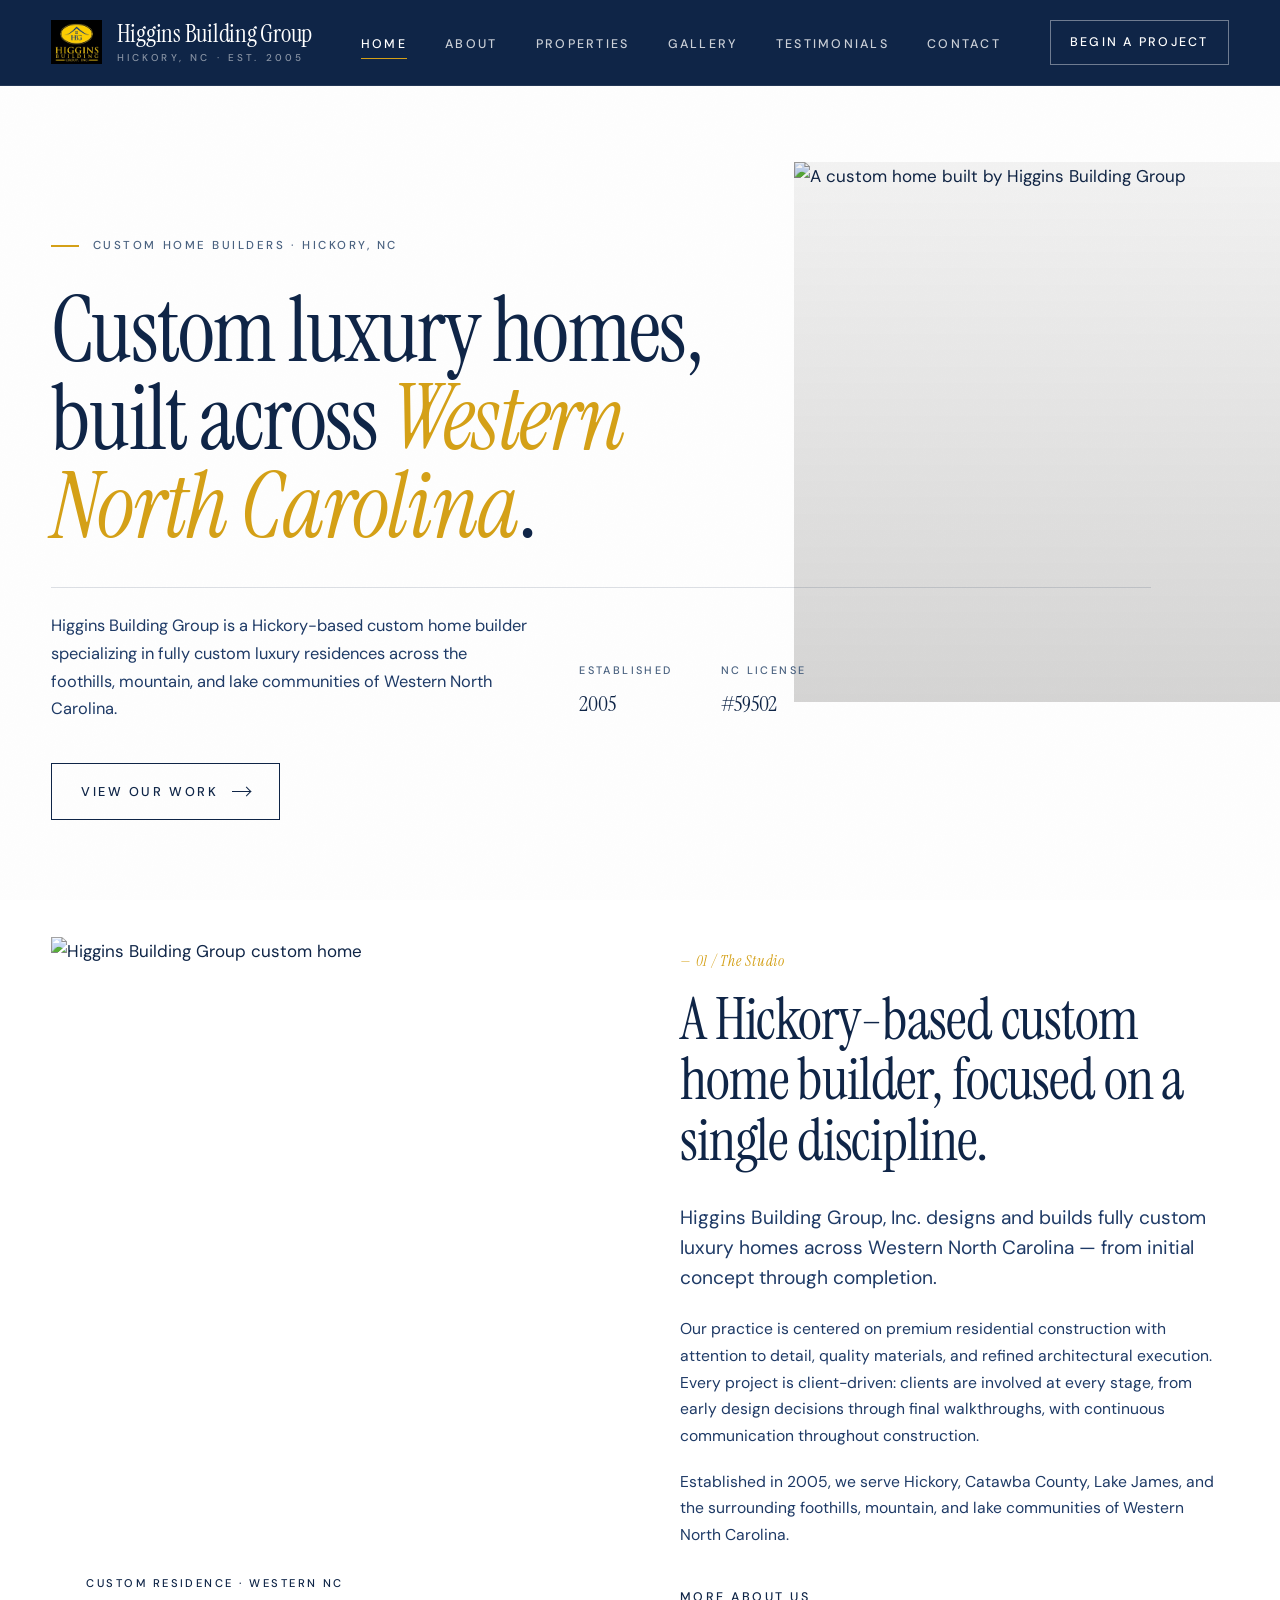
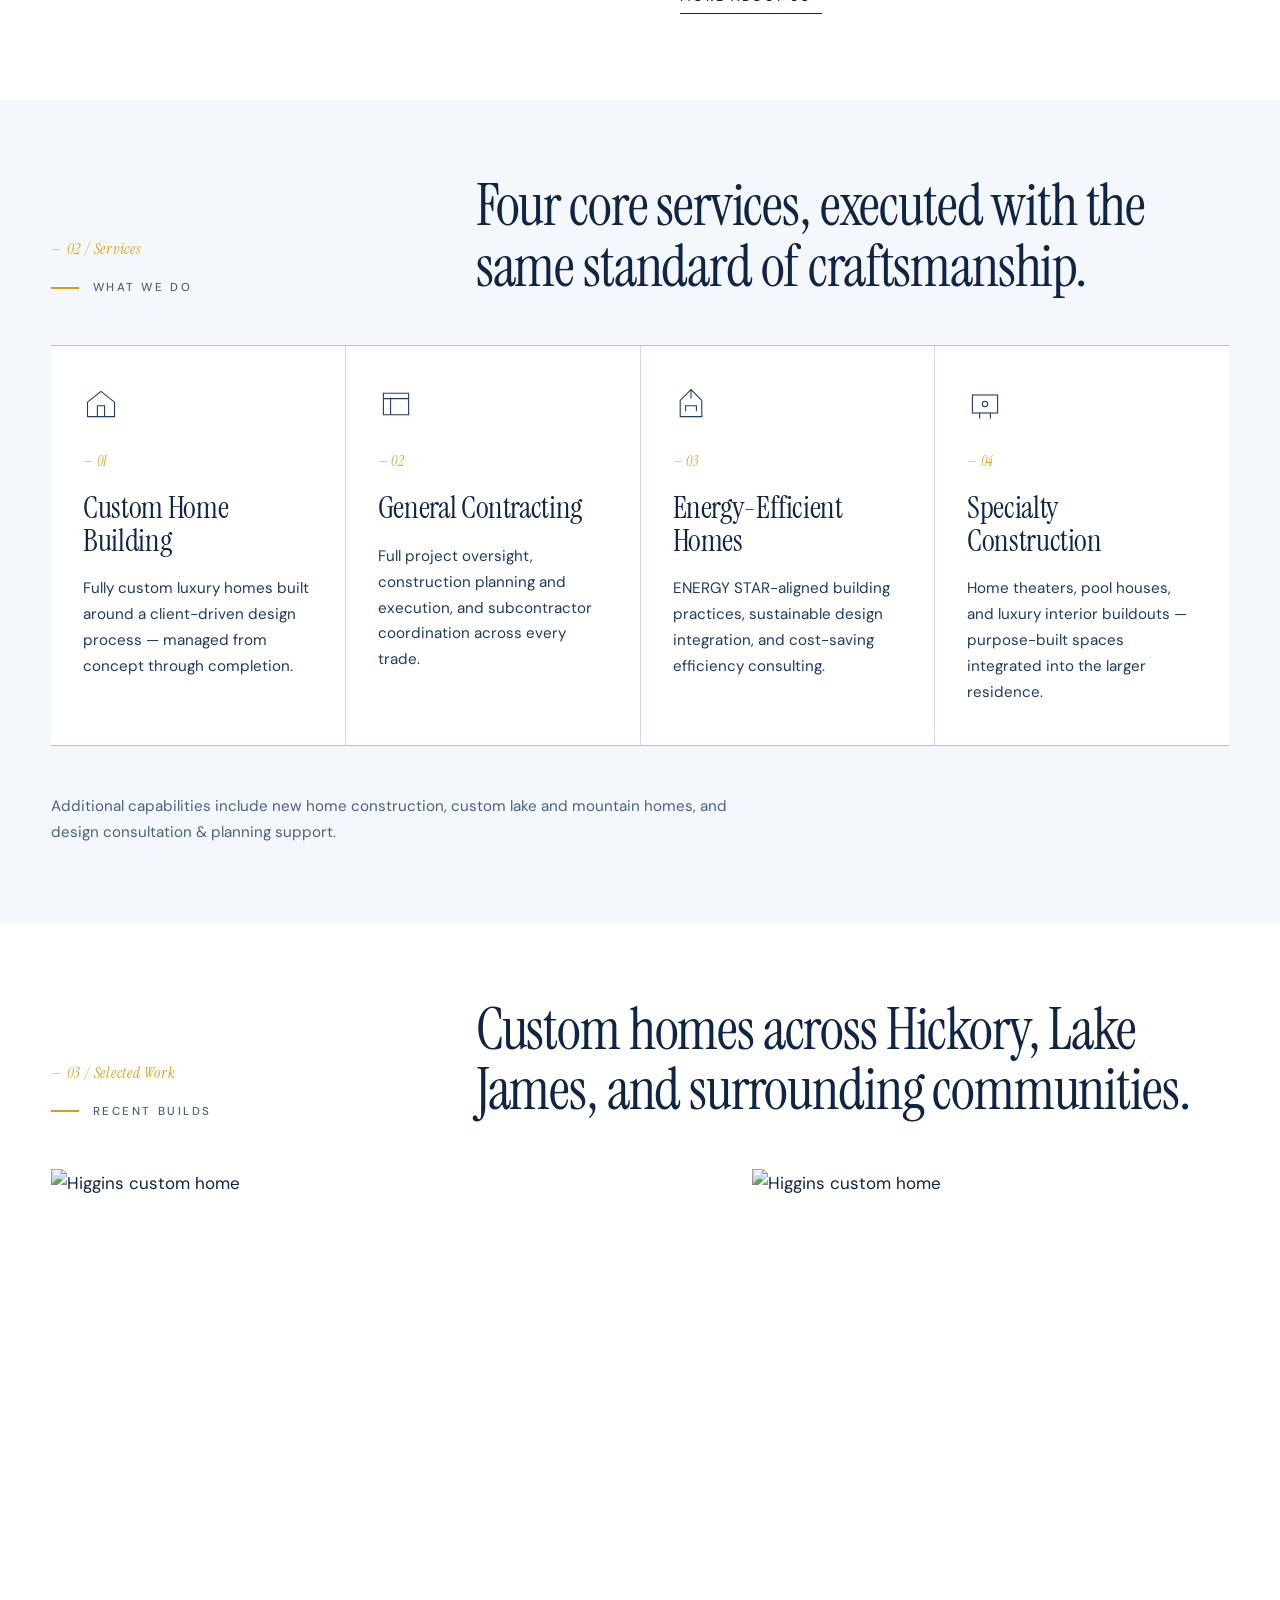
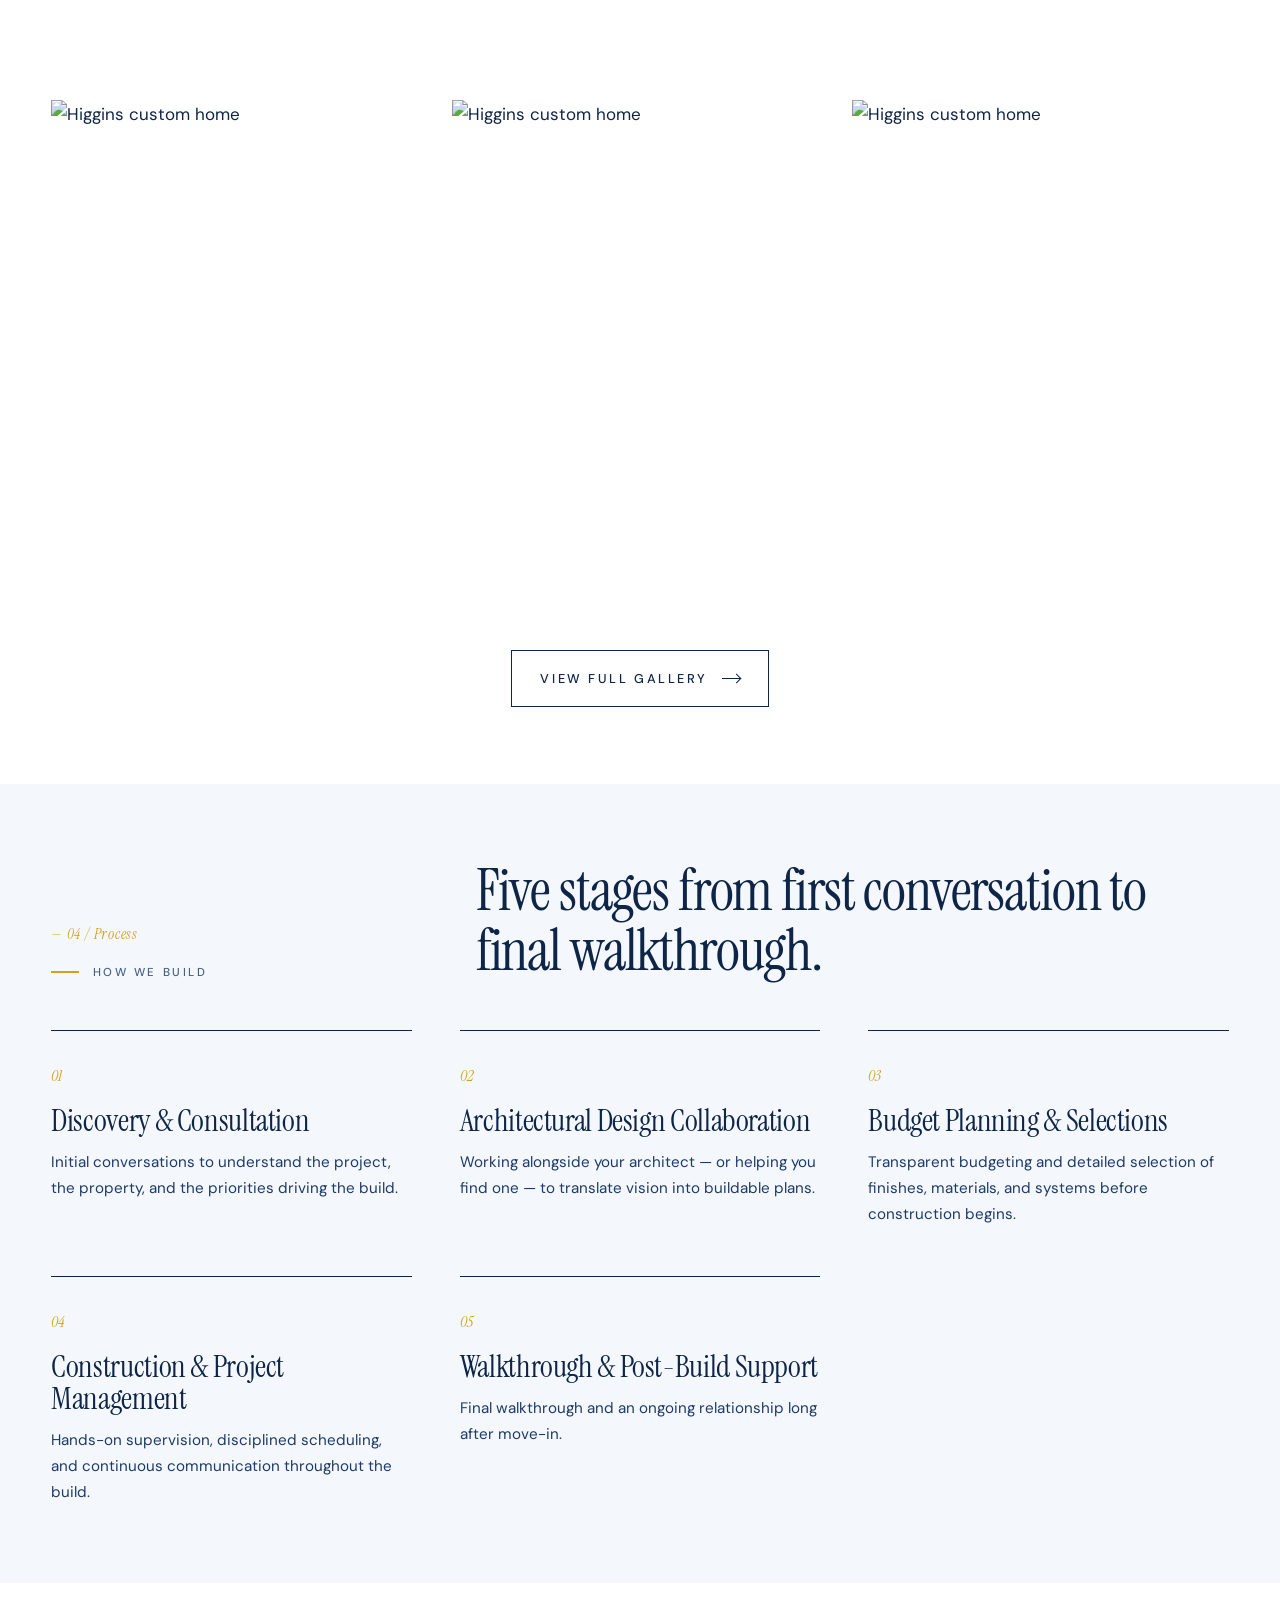
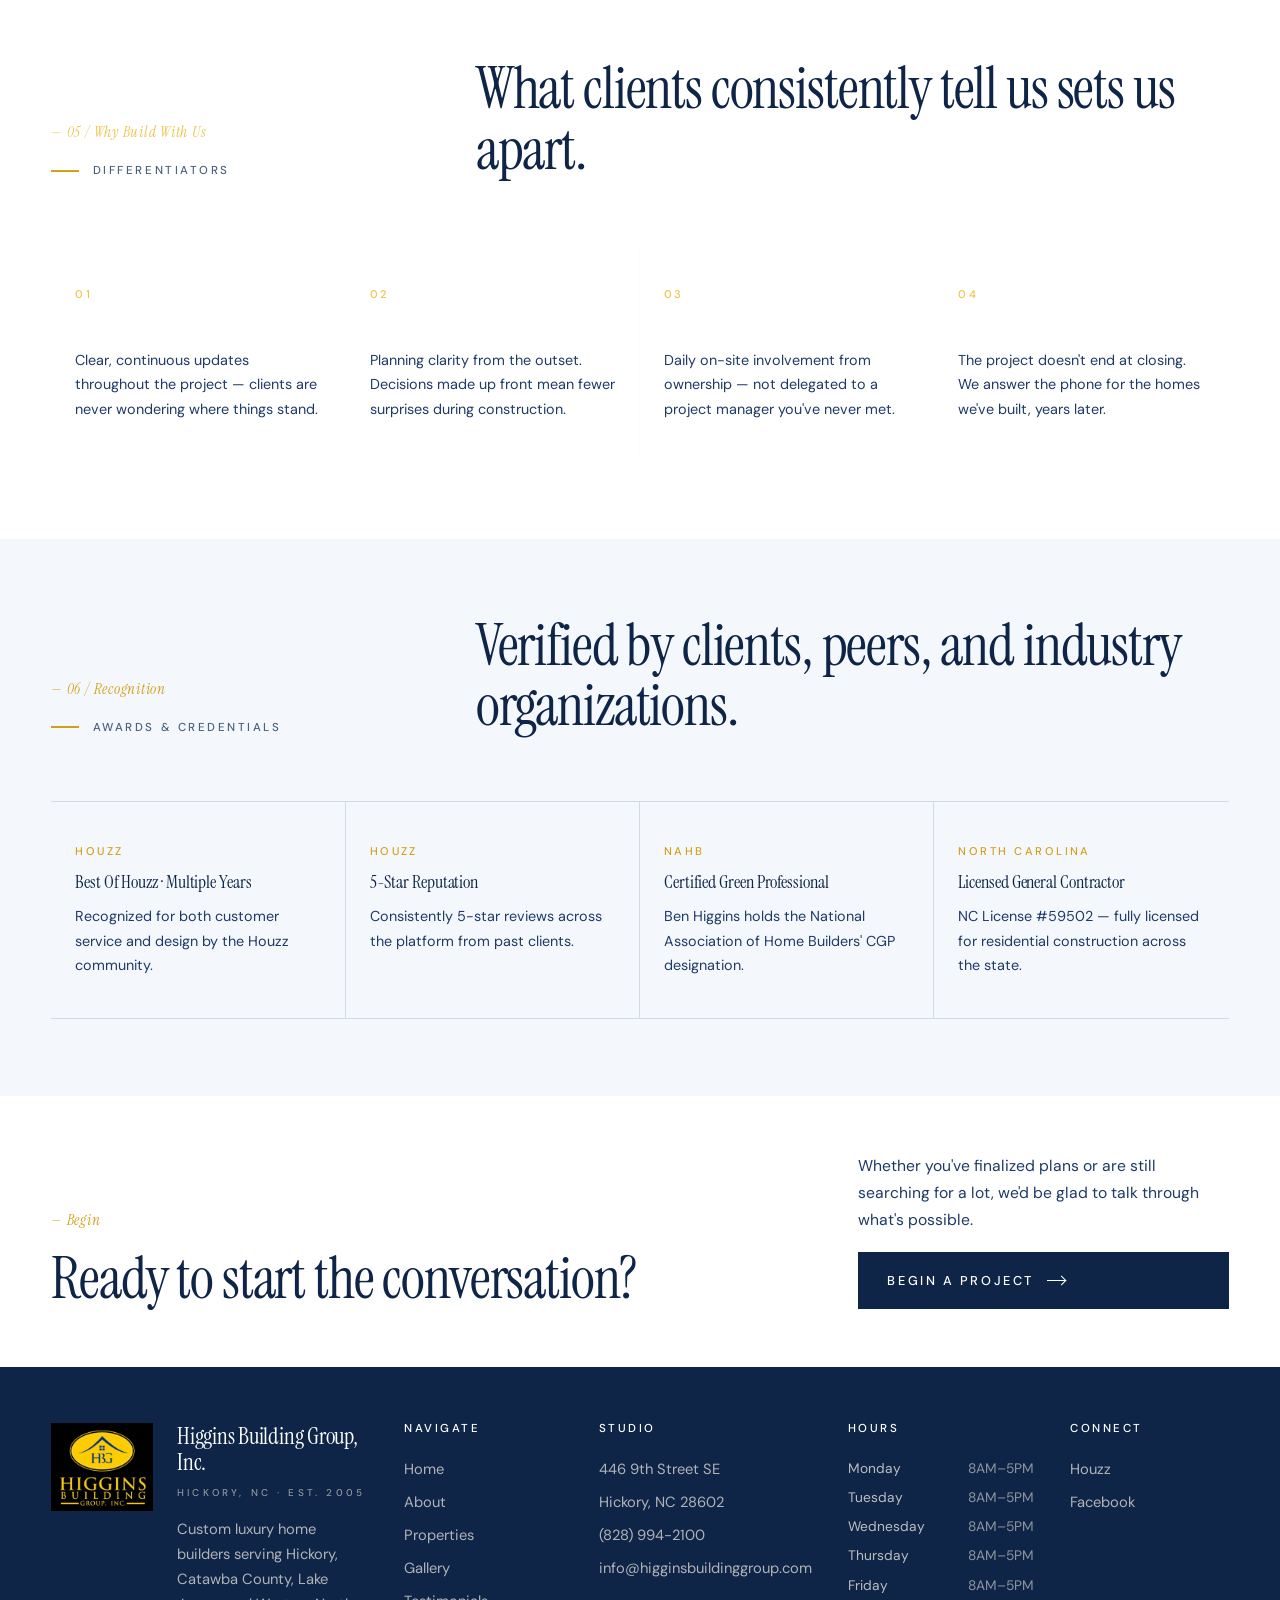
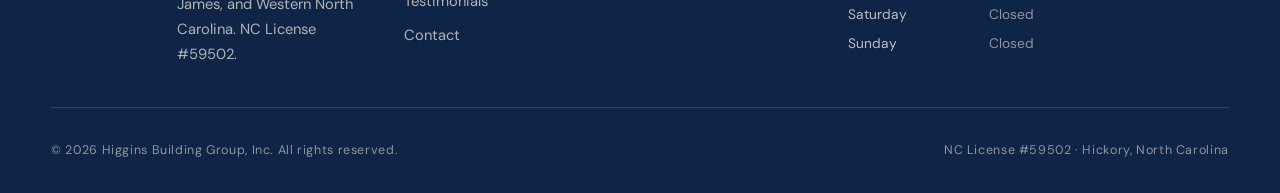
==== commit f7240e11: "Add files via upload" ====
--- a/index.html
+++ b/index.html
@@ -6,7 +6,7 @@
     <meta name="description" content="Higgins Building Group, Inc. — custom luxury home builders in Hickory, NC. Serving Western North Carolina since 2005.">
     <title>Higgins Building Group, Inc. · Custom Home Builders · Hickory, NC</title>
     <link rel="stylesheet" href="styles.css">
-    <link rel="icon" href="https://higginsbuildinggroup.com/images/logo.png">
+    <link rel="icon" href="hbglogo.png">
     <link rel="preconnect" href="https://fonts.googleapis.com">
     <link rel="preconnect" href="https://fonts.gstatic.com" crossorigin>
 </head>
@@ -15,7 +15,7 @@
 <nav class="nav" aria-label="Primary">
     <div class="nav-inner">
         <a href="index.html" class="brand" aria-label="Higgins Building Group home">
-            <img src="https://higginsbuildinggroup.com/images/logo.png" alt="" class="brand-logo">
+            <img src="hbglogo.png" alt="" class="brand-logo">
             <span class="brand-text">
                 <span class="brand-mark">Higgins Building Group</span>
                 <span class="brand-sub">Hickory, NC · Est. 2005</span>
@@ -81,7 +81,7 @@
     </div>
 </section>
 
-<section class="section capabilities">
+<section class="section capabilities section-alt">
     <div class="container">
         <div class="section-head reveal">
             <div class="left">
@@ -172,7 +172,7 @@
     </div>
 </section>
 
-<section class="section" style="background: var(--paper);">
+<section class="section section-alt">
     <div class="container">
         <div class="section-head reveal">
             <div class="left">
@@ -246,7 +246,7 @@
     </div>
 </section>
 
-<section class="section" style="background: var(--paper-2);">
+<section class="section section-alt">
     <div class="container">
         <div class="section-head reveal">
             <div class="left">
@@ -300,7 +300,7 @@
     <div class="container">
         <div class="footer-grid">
             <div class="brand-block">
-                <img src="https://higginsbuildinggroup.com/images/logo.png" alt="Higgins Building Group logo" class="footer-logo">
+                <img src="hbglogo.png" alt="Higgins Building Group logo" class="footer-logo">
                 <div class="brand-block-text">
                     <span class="brand-mark">Higgins Building Group, Inc.</span>
                     <span class="brand-sub">Hickory, NC · Est. 2005</span>
@@ -328,6 +328,18 @@
                 </ul>
             </div>
             <div>
+                <h4>Hours</h4>
+                <ul class="hours-list">
+                    <li><span class="day">Monday</span><span class="time">8AM–5PM</span></li>
+                    <li><span class="day">Tuesday</span><span class="time">8AM–5PM</span></li>
+                    <li><span class="day">Wednesday</span><span class="time">8AM–5PM</span></li>
+                    <li><span class="day">Thursday</span><span class="time">8AM–5PM</span></li>
+                    <li><span class="day">Friday</span><span class="time">8AM–5PM</span></li>
+                    <li><span class="day">Saturday</span><span class="time">Closed</span></li>
+                    <li><span class="day">Sunday</span><span class="time">Closed</span></li>
+                </ul>
+            </div>
+            <div>
                 <h4>Connect</h4>
                 <ul>
                     <li><a href="https://www.houzz.com/pro/higginsbuildinggroup/higgins-building-group-inc" target="_blank" rel="noopener">Houzz</a></li>
--- a/styles.css
+++ b/styles.css
@@ -19,6 +19,7 @@
     --forest: #0A1B36;           /* deepest navy for dark sections */
     --brass: #D4A017;            /* HBG gold/yellow accent */
     --brass-soft: #EDC34A;       /* lighter yellow for hover states */
+    --alt-blue: #F4F8FD;         /* very light blue for alternating sections */
 
     --serif: 'Instrument Serif', 'Times New Roman', serif;
     --sans: 'DM Sans', system-ui, sans-serif;
@@ -117,6 +118,14 @@
     height: 1px;
     background: var(--line);
     margin: 0;
+}
+
+/* Alternating section backgrounds */
+.section-alt,
+.section.section-alt,
+section.section-alt,
+header.section-alt {
+    background: var(--alt-blue);
 }
 
 /* ---------- Navigation --------------------------------------------------- */
@@ -420,7 +429,7 @@
 }
 
 /* ---------- Studio / Intro ---------------------------------------------- */
-.studio { background: var(--paper); }
+.studio { background: var(--bone); }
 .studio-grid {
     display: grid;
     grid-template-columns: 1fr 1fr;
@@ -486,7 +495,7 @@
 @media (max-width: 540px)  { .cap-grid { grid-template-columns: 1fr; } }
 
 /* ---------- Selected Work / Portfolio Preview --------------------------- */
-.work { background: var(--paper); }
+.work { background: var(--bone); }
 .work-grid {
     display: grid;
     grid-template-columns: repeat(12, 1fr);
@@ -527,11 +536,11 @@
 }
 
 /* ---------- Recognition (logos / awards) --------------------------------- */
-.recognition { background: var(--ink); color: var(--bone); }
-.recognition h2 { color: var(--bone); }
-.recognition .eyebrow { color: var(--mist); }
-.recognition .eyebrow::before { background: var(--mist); }
-.recognition p { color: rgba(247, 240, 228, 0.78); }
+.recognition { background: var(--bone); color: var(--ink); }
+.recognition h2 { color: var(--ink); }
+.recognition .eyebrow { color: var(--stone); }
+.recognition .eyebrow::before { background: var(--brass); }
+.recognition p { color: var(--ink-soft); }
 
 .awards-grid {
     display: grid;
@@ -569,7 +578,7 @@
 
 /* ---------- CTA strip ---------------------------------------------------- */
 .cta-strip {
-    background: var(--paper-2);
+    background: var(--bone);
     padding: clamp(2.75rem, 4.5vw, 4.5rem) 0;
 }
 .cta-inner {
@@ -592,8 +601,8 @@
 }
 .footer-grid {
     display: grid;
-    grid-template-columns: 2fr 1fr 1fr 1.2fr;
-    gap: 3rem;
+    grid-template-columns: 1.7fr 0.85fr 1.05fr 1fr 0.85fr;
+    gap: 2.25rem;
     padding-bottom: 2.5rem;
     border-bottom: 1px solid rgba(247, 240, 228, 0.15);
 }
@@ -609,6 +618,17 @@
 .footer p, .footer li, .footer a { font-size: 0.92rem; color: rgba(247, 240, 228, 0.7); }
 .footer ul { display: flex; flex-direction: column; gap: 0.55rem; }
 .footer a:hover { color: var(--bone); }
+
+/* Hours list — day on left, time on right */
+.footer .hours-list { gap: 0.4rem; }
+.footer .hours-list li {
+    display: flex;
+    justify-content: space-between;
+    gap: 1rem;
+    font-size: 0.86rem;
+}
+.footer .hours-list li .day { color: rgba(247, 240, 228, 0.75); }
+.footer .hours-list li .time { color: rgba(247, 240, 228, 0.55); font-variant-numeric: tabular-nums; }
 
 .footer .brand-block {
     display: flex;
@@ -647,12 +667,17 @@
     color: rgba(247, 240, 228, 0.55);
     letter-spacing: 0.05em;
 }
+@media (max-width: 1000px) {
+    .footer-grid { grid-template-columns: 1.5fr 1fr 1fr; }
+    .footer .brand-block { grid-column: 1 / -1; }
+}
 @media (max-width: 800px) {
     .footer-grid { grid-template-columns: 1fr 1fr; gap: 2rem; }
+    .footer .brand-block { grid-column: 1 / -1; }
 }
 @media (max-width: 500px) {
     .footer-grid { grid-template-columns: 1fr; }
-    .footer .brand-block { flex-direction: column; gap: 1.25rem; }
+    .footer .brand-block { flex-direction: column; gap: 1.25rem; grid-column: 1; }
     .footer-logo { height: 72px; }
 }
 
@@ -707,24 +732,24 @@
 .principle p { font-size: 0.95rem; }
 @media (max-width: 800px) { .principle-grid { grid-template-columns: 1fr; gap: 2rem; } }
 
-.leadership { padding: clamp(2.75rem, 4.5vw, 4.5rem) 0; background: var(--ink); color: var(--bone); }
-.leadership h2 { color: var(--bone); }
-.leadership .eyebrow { color: var(--mist); }
-.leadership .eyebrow::before { background: var(--mist); }
-.leadership p { color: rgba(247, 240, 228, 0.78); }
+.leadership { padding: clamp(2.75rem, 4.5vw, 4.5rem) 0; background: var(--bone); color: var(--ink); }
+.leadership h2 { color: var(--ink); }
+.leadership .eyebrow { color: var(--stone); }
+.leadership .eyebrow::before { background: var(--brass); }
+.leadership p { color: var(--ink-soft); }
 .leader-grid {
     display: grid;
     grid-template-columns: 1fr 1fr;
     gap: 4rem;
     margin-top: 4rem;
 }
-.leader { padding-top: 2rem; border-top: 1px solid rgba(247, 240, 228, 0.25); }
+.leader { padding-top: 2rem; border-top: 1px solid var(--line); }
 .leader .role {
     font-size: 0.72rem;
     font-weight: 500;
     letter-spacing: 0.22em;
     text-transform: uppercase;
-    color: var(--brass-soft);
+    color: var(--brass);
     margin-bottom: 0.7rem;
 }
 .leader h3 { font-family: var(--serif); font-weight: 400; color: var(--bone); margin-bottom: 0.8rem; }
@@ -916,9 +941,10 @@
 @media (max-width: 800px) { .t-grid { grid-template-columns: 1fr; gap: 0; } }
 
 .t-feature {
-    background: var(--ink);
-    color: var(--bone);
+    background: var(--alt-blue);
+    color: var(--ink);
     padding: clamp(2.75rem, 4.5vw, 4.5rem) 0;
+    border-left: 4px solid var(--brass);
 }
 .t-feature blockquote {
     font-family: var(--serif);
@@ -926,20 +952,20 @@
     font-style: italic;
     font-size: clamp(1.5rem, 3vw, 2.6rem);
     line-height: 1.25;
-    color: var(--bone);
+    color: var(--ink);
     letter-spacing: -0.02em;
     max-width: 900px;
 }
 .t-feature .attr {
     margin-top: 2.5rem;
     padding-top: 2rem;
-    border-top: 1px solid rgba(247,240,228,0.25);
+    border-top: 1px solid var(--line);
     display: flex;
     flex-direction: column;
     gap: 0.3rem;
 }
-.t-feature .attr .name { color: var(--bone); font-family: var(--serif); font-size: 1.1rem; }
-.t-feature .attr .meta { color: var(--brass-soft); font-size: 0.72rem; font-weight: 500; letter-spacing: 0.2em; text-transform: uppercase; }
+.t-feature .attr .name { color: var(--ink); font-family: var(--serif); font-size: 1.1rem; }
+.t-feature .attr .meta { color: var(--brass); font-size: 0.72rem; font-weight: 500; letter-spacing: 0.2em; text-transform: uppercase; }
 
 /* ---------- Contact page ------------------------------------------------- */
 .contact-grid {
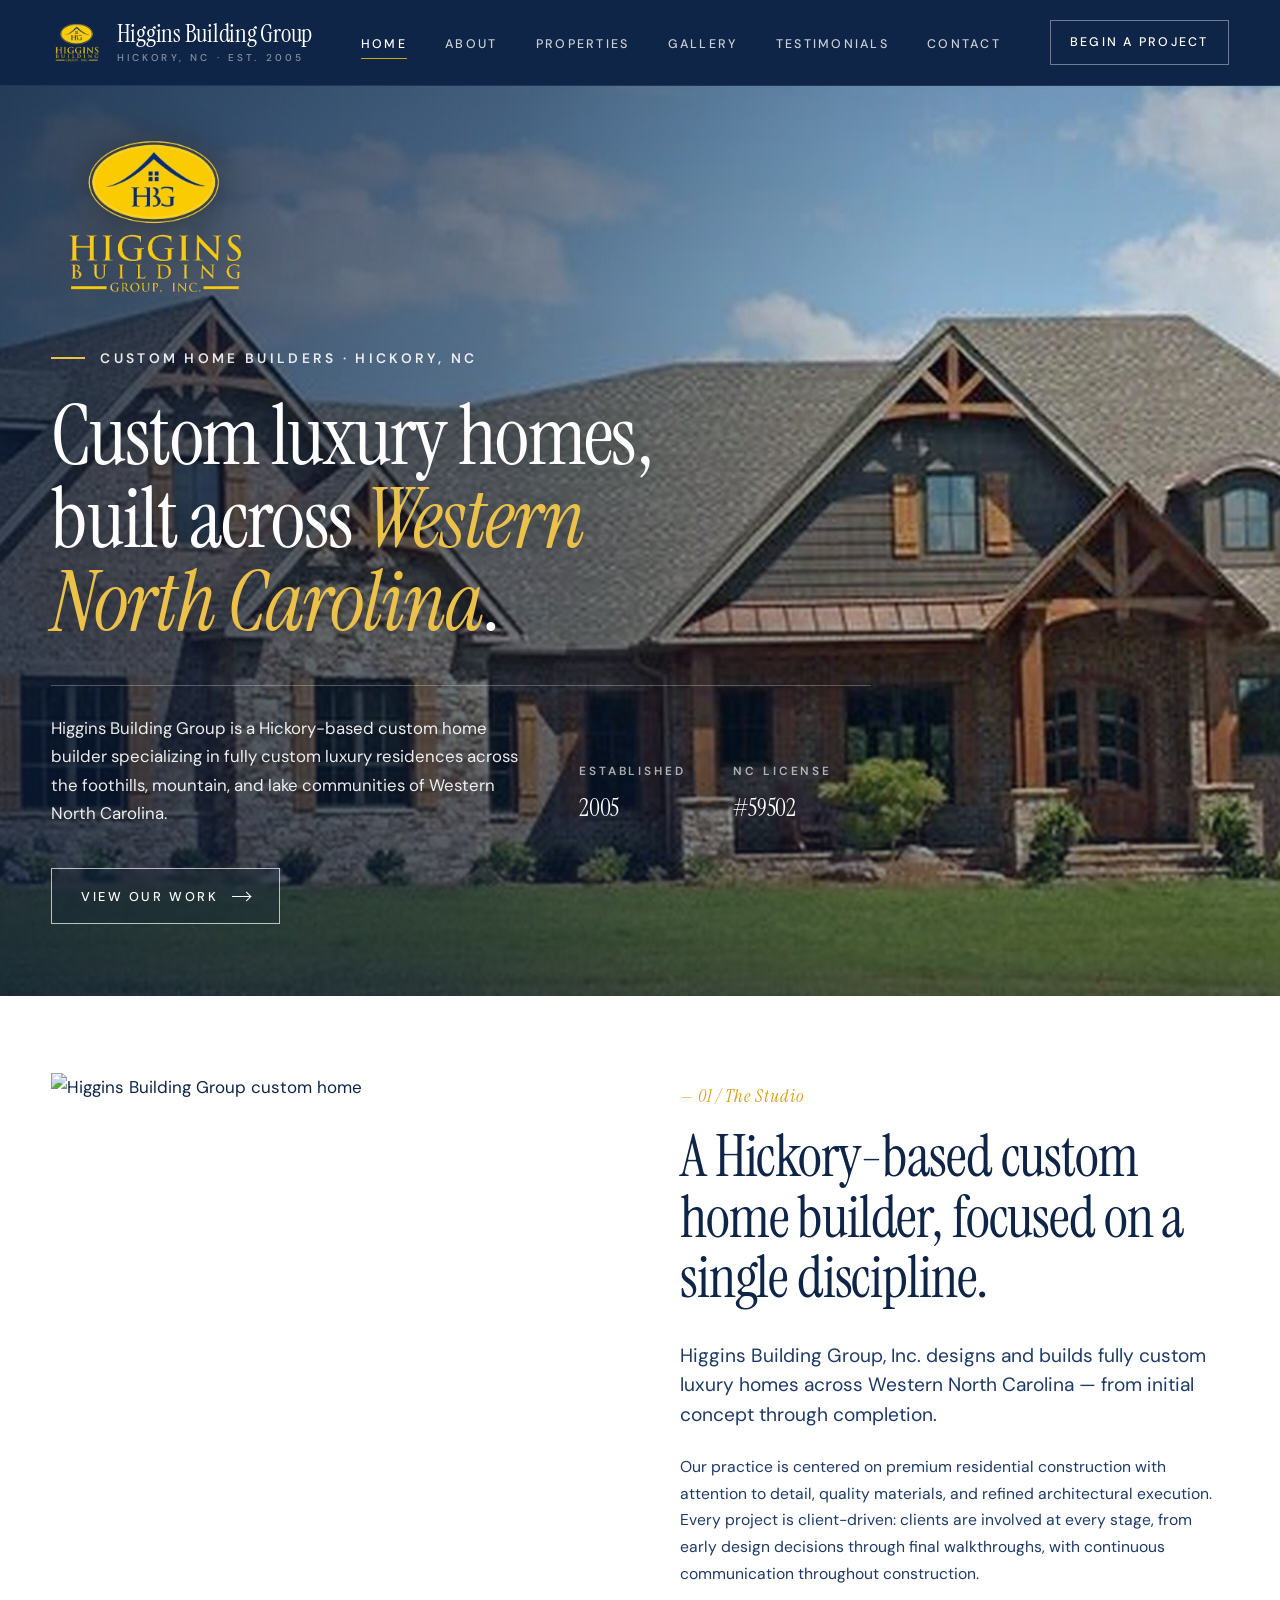
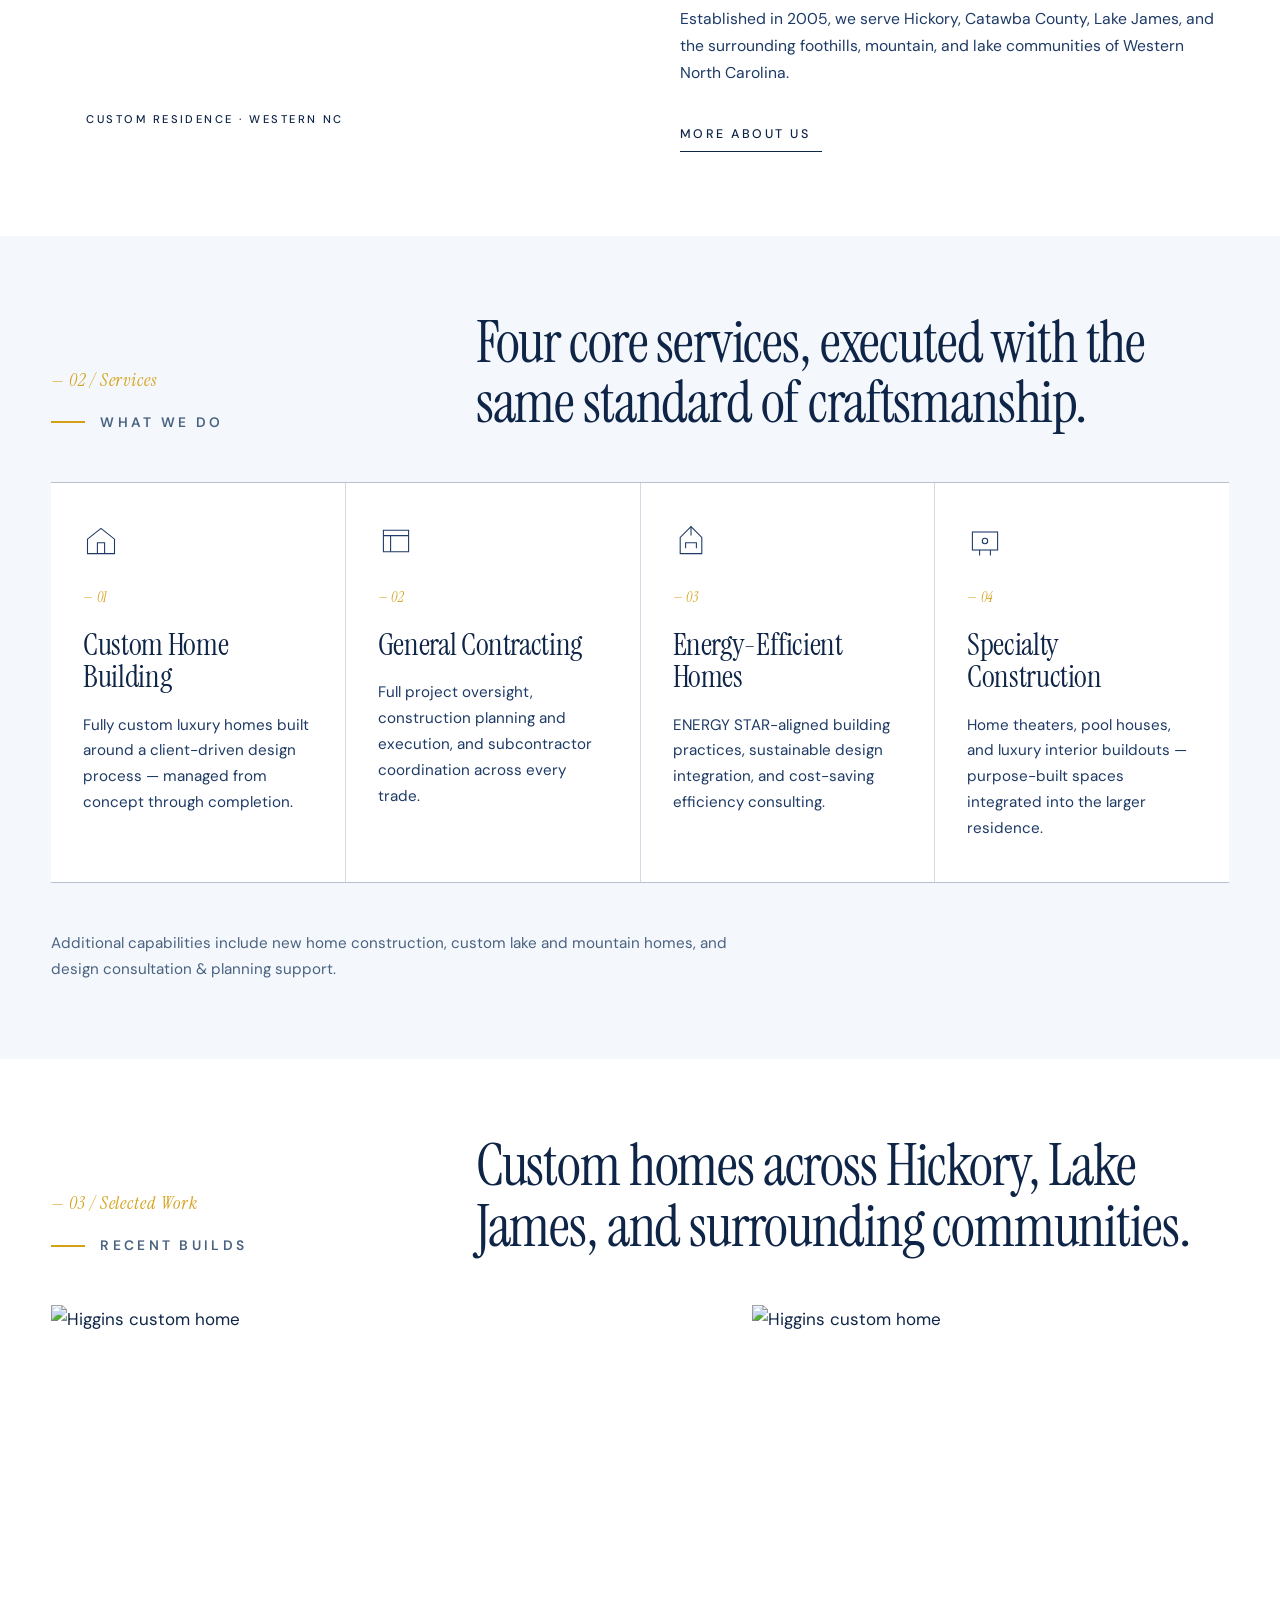
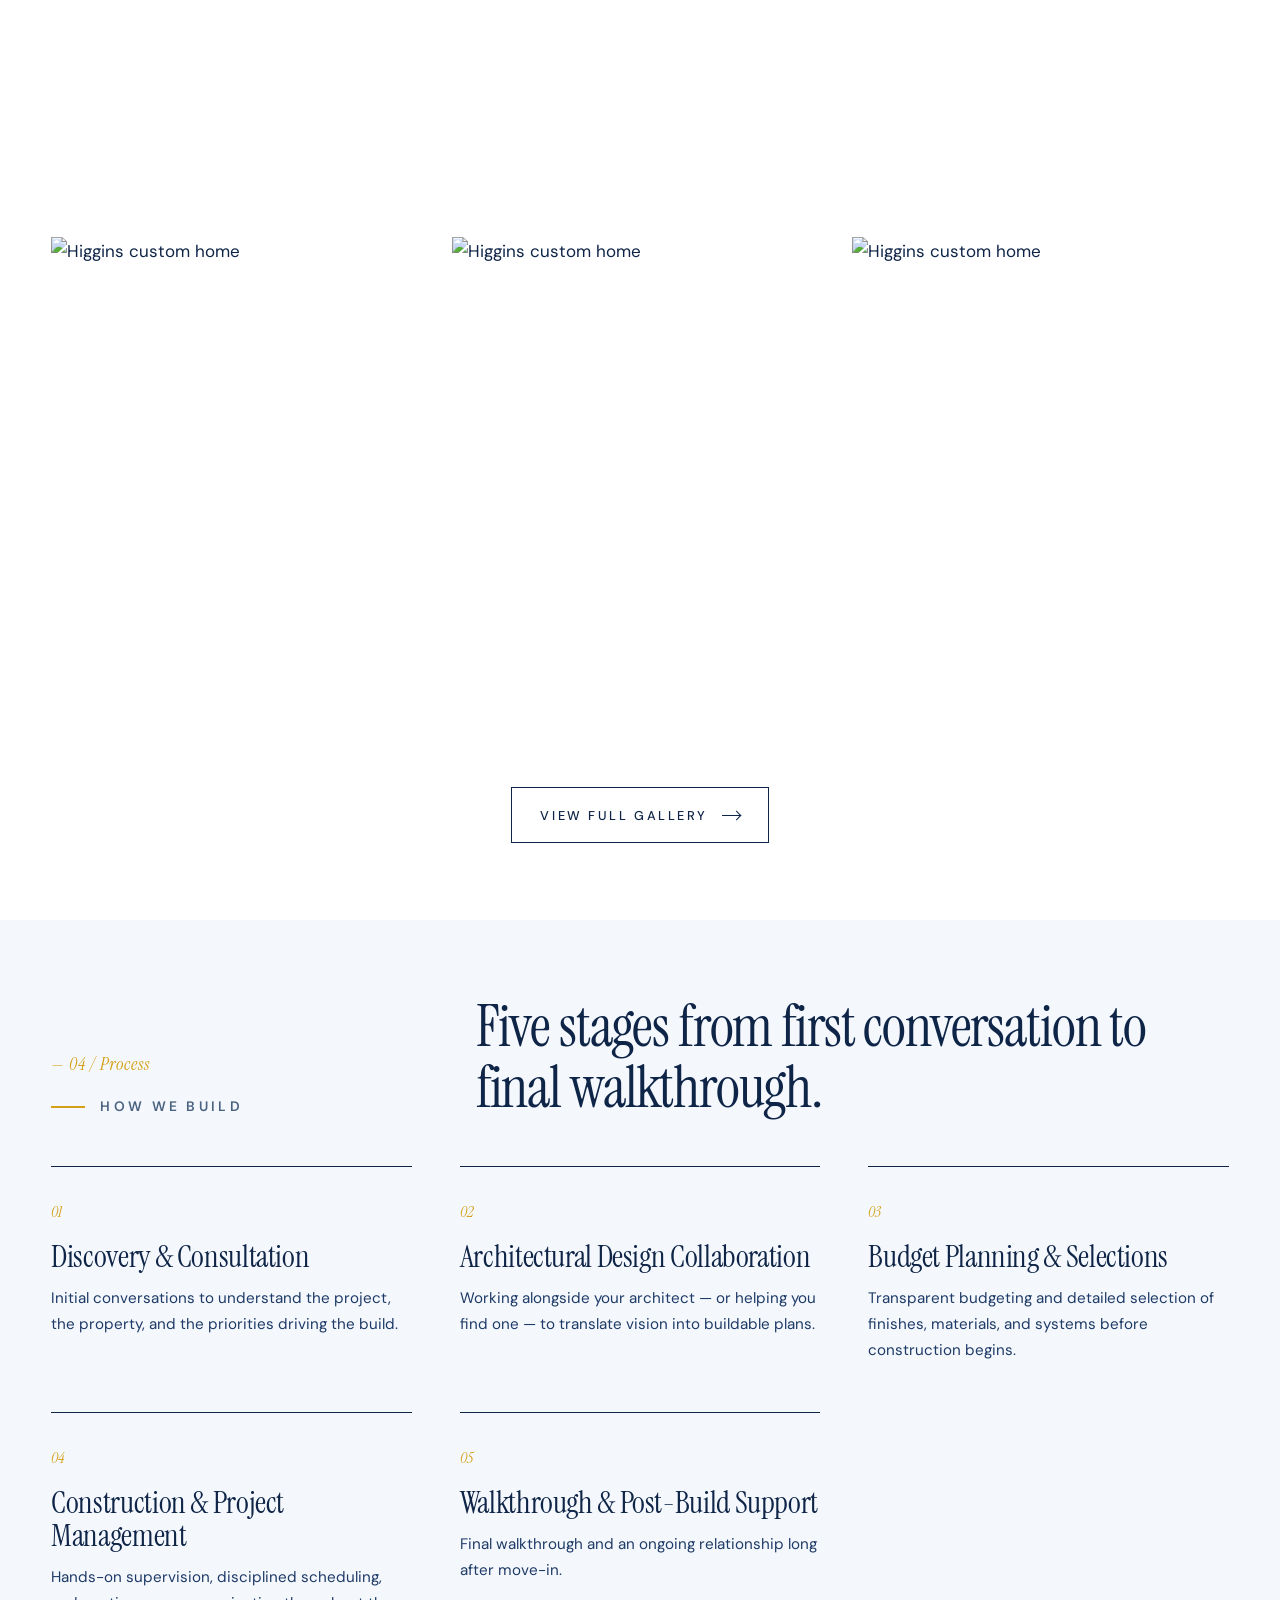
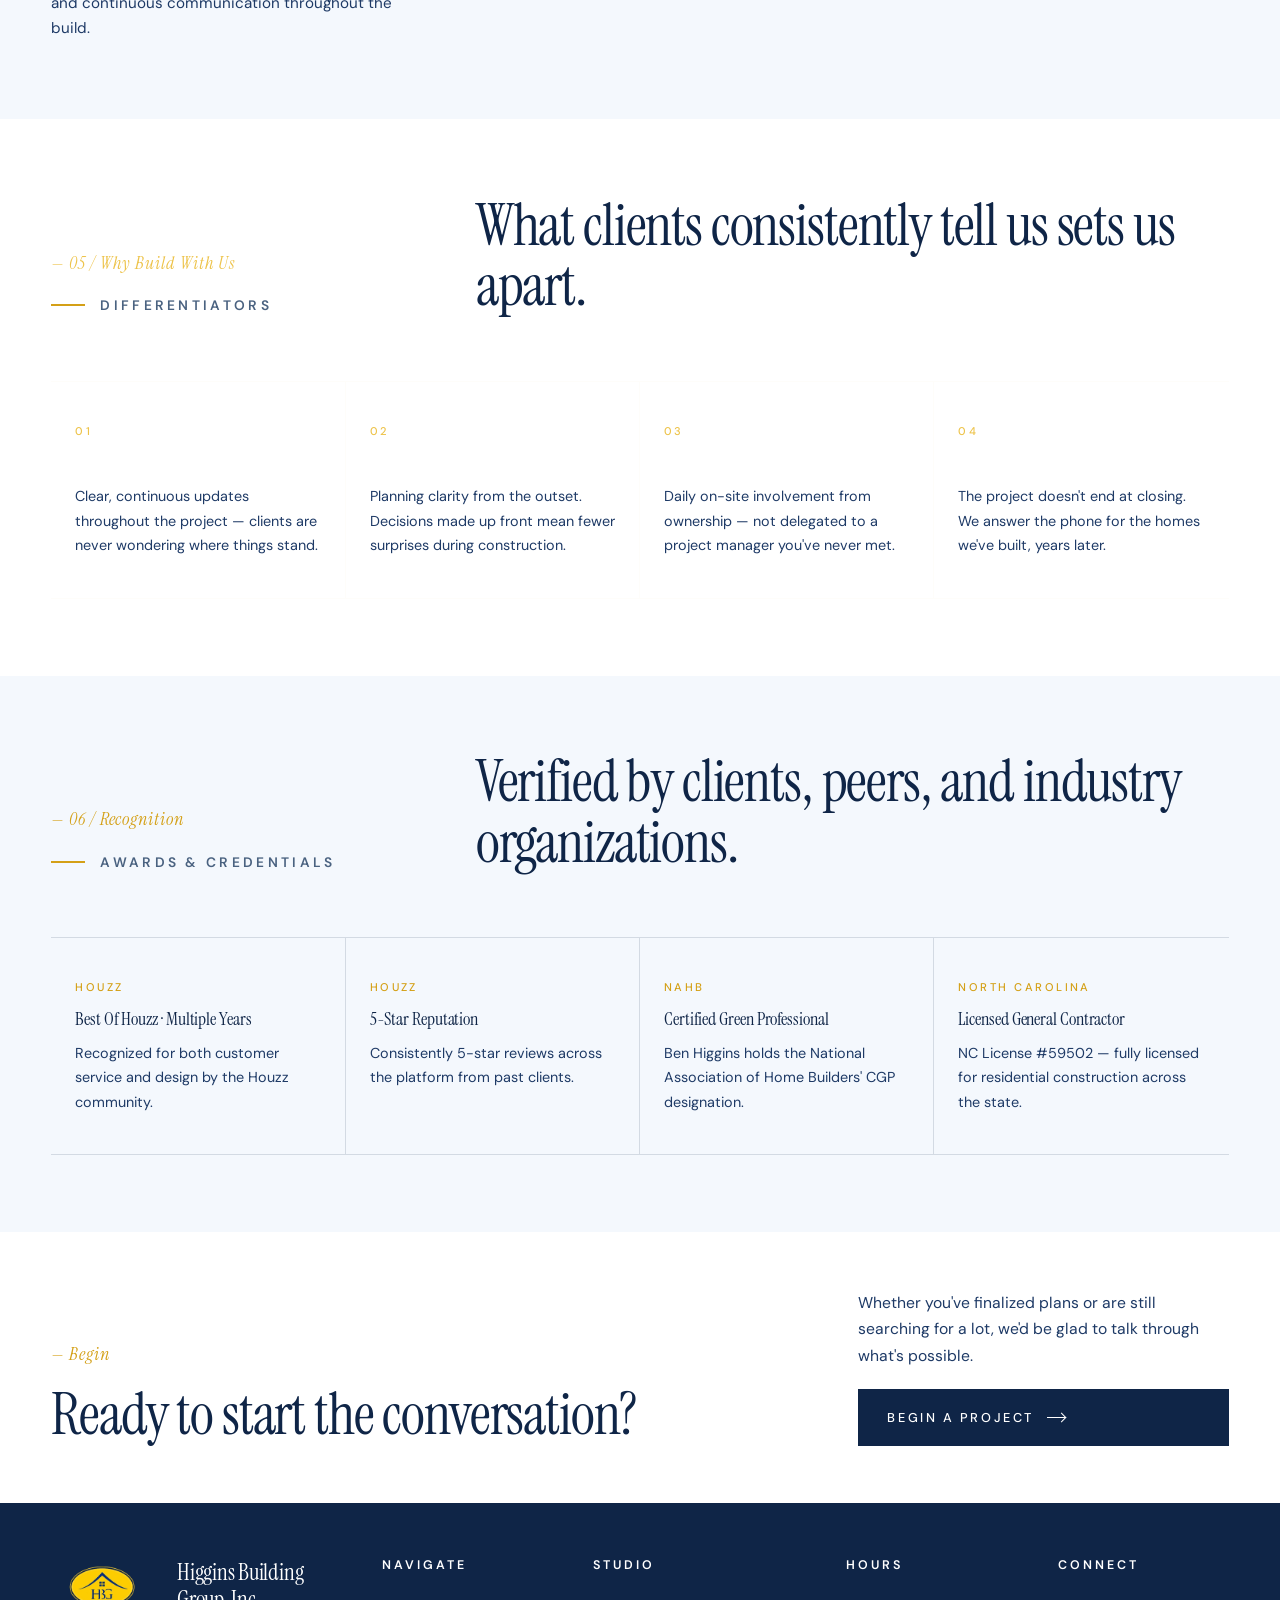
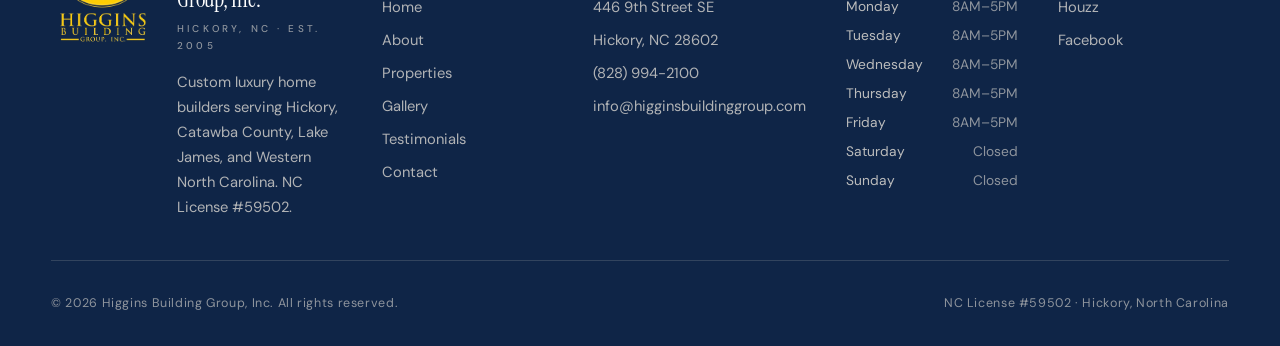
==== commit 51d1c706: "Add files via upload" ====
--- a/index.html
+++ b/index.html
@@ -37,7 +37,8 @@
 <header class="hero">
     <div class="container">
         <div class="hero-grid">
-            <div class="hero-text reveal-stagger">
+            <div class="hero-text">
+                <img src="hbglogo.png" alt="Higgins Building Group, Inc." class="hero-logo">
                 <span class="eyebrow hero-eyebrow">Custom Home Builders · Hickory, NC</span>
                 <h1>Custom luxury homes,<br>built across <em>Western<br>North Carolina</em>.</h1>
                 <div class="hero-meta">
@@ -56,9 +57,6 @@
                 </div>
             </div>
         </div>
-    </div>
-    <div class="hero-image reveal">
-        <img src="https://higginsbuildinggroup.com/images/house1.png" alt="A custom home built by Higgins Building Group" loading="eager">
     </div>
 </header>
 
--- a/styles.css
+++ b/styles.css
@@ -80,18 +80,18 @@
 
 .eyebrow {
     font-family: var(--sans);
-    font-size: 0.72rem;
-    font-weight: 500;
-    letter-spacing: 0.22em;
+    font-size: 0.86rem;
+    font-weight: 600;
+    letter-spacing: 0.24em;
     text-transform: uppercase;
     color: var(--stone);
     display: inline-flex;
     align-items: center;
-    gap: 0.85rem;
+    gap: 0.95rem;
 }
 .eyebrow::before {
     content: '';
-    width: 28px;
+    width: 34px;
     height: 2px;
     background: var(--brass);
     display: inline-block;
@@ -102,7 +102,7 @@
     font-family: var(--serif);
     font-style: italic;
     font-weight: 400;
-    font-size: 0.95rem;
+    font-size: 1.15rem;
     color: var(--brass);
     letter-spacing: 0.05em;
 }
@@ -313,47 +313,97 @@
 }
 .tlink:hover { gap: 1.1rem; color: var(--brass); border-color: var(--brass); }
 
-/* ---------- HERO (home) ------------------------------------------------- */
+/* ---------- HERO (home) — full-bleed background image ------------------- */
 .hero {
     position: relative;
-    min-height: 90vh;
-    padding-top: 7rem;
-    padding-bottom: 2.5rem;
+    min-height: 100vh;
+    padding-top: clamp(7rem, 14vh, 11rem);
+    padding-bottom: clamp(3rem, 8vh, 6rem);
     overflow: hidden;
-}
+    background-image: url('hero-house.jpg');
+    background-size: cover;
+    background-position: center;
+    background-repeat: no-repeat;
+    isolation: isolate;
+    display: flex;
+    flex-direction: column;
+    justify-content: center;
+}
+/* Override flex's margin:auto shrink behavior on container */
+.hero > .container { width: 100%; max-width: var(--maxw); }
+/* Dark gradient overlay for text legibility */
+.hero::before {
+    content: '';
+    position: absolute;
+    inset: 0;
+    z-index: 1;
+    background:
+        linear-gradient(95deg,
+            rgba(10, 27, 54, 0.78) 0%,
+            rgba(10, 27, 54, 0.55) 38%,
+            rgba(10, 27, 54, 0.18) 70%,
+            rgba(10, 27, 54, 0.10) 100%),
+        linear-gradient(180deg,
+            rgba(10, 27, 54, 0.22) 0%,
+            rgba(10, 27, 54, 0.0) 30%,
+            rgba(10, 27, 54, 0.0) 60%,
+            rgba(10, 27, 54, 0.45) 100%);
+    pointer-events: none;
+}
+.hero .container { z-index: 2; }
 .hero-grid {
     display: grid;
     grid-template-columns: 1fr;
-    gap: 3rem;
-    align-items: end;
-    min-height: calc(100vh - 12rem);
+    gap: 2rem;
+    align-items: start;
 }
 .hero-text {
-    max-width: 1100px;
-}
-.hero-eyebrow { margin-bottom: 2rem; }
+    max-width: 880px;
+}
+.hero-logo {
+    display: block;
+    width: clamp(140px, 16vw, 220px);
+    height: auto;
+    margin-bottom: 2.25rem;
+    filter: drop-shadow(0 4px 22px rgba(0, 0, 0, 0.45));
+    animation: heroFadeIn 1.1s var(--ease) both;
+}
+.hero-eyebrow {
+    margin-bottom: 1.6rem;
+    color: rgba(255, 255, 255, 0.9);
+    font-weight: 600;
+    animation: heroFadeIn 1.1s 0.15s var(--ease) both;
+}
+.hero-eyebrow::before { background: var(--brass-soft); }
 .hero h1 {
     font-weight: 400;
-    
-    line-height: 0.98;
+    line-height: 1.0;
+    color: var(--bone);
+    text-shadow: 0 2px 24px rgba(0, 0, 0, 0.35);
+    font-size: clamp(2.6rem, 6.5vw, 5.6rem);
+    animation: heroFadeIn 1.2s 0.25s var(--ease) both;
 }
 .hero h1 em {
     font-style: italic;
     font-weight: 400;
-    color: var(--brass);
+    color: var(--brass-soft);
 }
 .hero-meta {
     display: flex;
     flex-wrap: wrap;
     align-items: end;
     gap: 3rem;
-    margin-top: 2.25rem;
-    padding-top: 1.5rem;
-    border-top: 1px solid var(--line);
+    margin-top: 2.5rem;
+    padding-top: 1.75rem;
+    border-top: 1px solid rgba(255, 255, 255, 0.28);
+    max-width: 820px;
+    animation: heroFadeIn 1.2s 0.4s var(--ease) both;
 }
 .hero-meta p {
     max-width: 480px;
-    font-size: 1.025rem;
+    font-size: 1.05rem;
+    color: rgba(255, 255, 255, 0.92);
+    text-shadow: 0 1px 12px rgba(0, 0, 0, 0.4);
 }
 .hero-meta-item {
     display: flex;
@@ -361,54 +411,62 @@
     gap: 0.4rem;
 }
 .hero-meta-item .label {
-    font-size: 0.68rem;
-    font-weight: 500;
-    letter-spacing: 0.22em;
-    text-transform: uppercase;
-    color: var(--stone);
+    font-size: 0.74rem;
+    font-weight: 600;
+    letter-spacing: 0.24em;
+    text-transform: uppercase;
+    color: rgba(255, 255, 255, 0.65);
 }
 .hero-meta-item .value {
     font-family: var(--serif);
-    font-size: 1.4rem;
+    font-size: 1.5rem;
     font-weight: 400;
     letter-spacing: -0.01em;
-}
-
-/* Hero image — anchored bottom-right */
-.hero-image {
-    position: absolute;
-    right: 0;
-    top: 18vh;
-    width: 38vw;
-    max-width: 540px;
-    height: 60vh;
-    max-height: 680px;
-    overflow: hidden;
-}
-.hero-image img {
-    width: 100%; height: 100%; object-fit: cover;
-    transform: scale(1.05);
-    animation: heroZoom 14s var(--ease) forwards;
-}
-@keyframes heroZoom { to { transform: scale(1); } }
-.hero-image::after {
-    content: '';
-    position: absolute; inset: 0;
-    background: linear-gradient(180deg, rgba(27,24,20,0.05), rgba(27,24,20,0.18));
-    pointer-events: none;
+    color: var(--bone);
+}
+.hero .btn,
+.hero .btn-light {
+    color: var(--bone);
+    border-color: rgba(255, 255, 255, 0.7);
+    backdrop-filter: blur(2px);
+    background: rgba(10, 27, 54, 0.22);
+    animation: heroFadeIn 1.2s 0.55s var(--ease) both;
+}
+.hero .btn:hover {
+    background: var(--brass);
+    color: var(--ink);
+    border-color: var(--brass);
+}
+
+@keyframes heroFadeIn {
+    from { opacity: 0; transform: translateY(18px); }
+    to   { opacity: 1; transform: translateY(0); }
 }
 
 @media (max-width: 1100px) {
-    .hero-image { width: 42vw; }
+    .hero { min-height: 92vh; }
+    .hero::before {
+        background:
+            linear-gradient(180deg,
+                rgba(10, 27, 54, 0.5) 0%,
+                rgba(10, 27, 54, 0.45) 60%,
+                rgba(10, 27, 54, 0.65) 100%);
+    }
 }
 @media (max-width: 800px) {
-    .hero { min-height: auto; padding-top: 7rem; padding-bottom: 3rem; }
-    .hero-image {
-        position: relative; top: auto; right: auto;
-        width: 100%; max-width: none; height: 60vh;
-        margin-top: 3rem;
+    .hero {
+        min-height: 88vh;
+        padding-top: 7.5rem;
+        padding-bottom: 3rem;
+        background-position: center right;
     }
-    .hero-meta { gap: 2rem; margin-top: 2.5rem; }
+    .hero-logo { margin-bottom: 1.75rem; }
+    .hero-meta { gap: 1.75rem; margin-top: 2rem; padding-top: 1.5rem; }
+    .hero-meta p { font-size: 0.98rem; }
+    .hero-meta-item .value { font-size: 1.3rem; }
+}
+@media (max-width: 520px) {
+    .hero h1 { font-size: clamp(2.2rem, 9vw, 3rem); }
 }
 
 /* ---------- Section headers --------------------------------------------- */
@@ -601,19 +659,20 @@
 }
 .footer-grid {
     display: grid;
-    grid-template-columns: 1.7fr 0.85fr 1.05fr 1fr 0.85fr;
-    gap: 2.25rem;
+    grid-template-columns: 1.7fr 1fr 1fr 1fr 1fr;
+    gap: 2.5rem;
     padding-bottom: 2.5rem;
     border-bottom: 1px solid rgba(247, 240, 228, 0.15);
 }
 .footer h4 {
     color: var(--bone);
-    font-size: 0.72rem;
-    font-weight: 500;
-    letter-spacing: 0.22em;
+    font-size: 0.78rem;
+    font-weight: 600;
+    letter-spacing: 0.24em;
     text-transform: uppercase;
     font-family: var(--sans);
     margin-bottom: 1.4rem;
+    white-space: nowrap;
 }
 .footer p, .footer li, .footer a { font-size: 0.92rem; color: rgba(247, 240, 228, 0.7); }
 .footer ul { display: flex; flex-direction: column; gap: 0.55rem; }
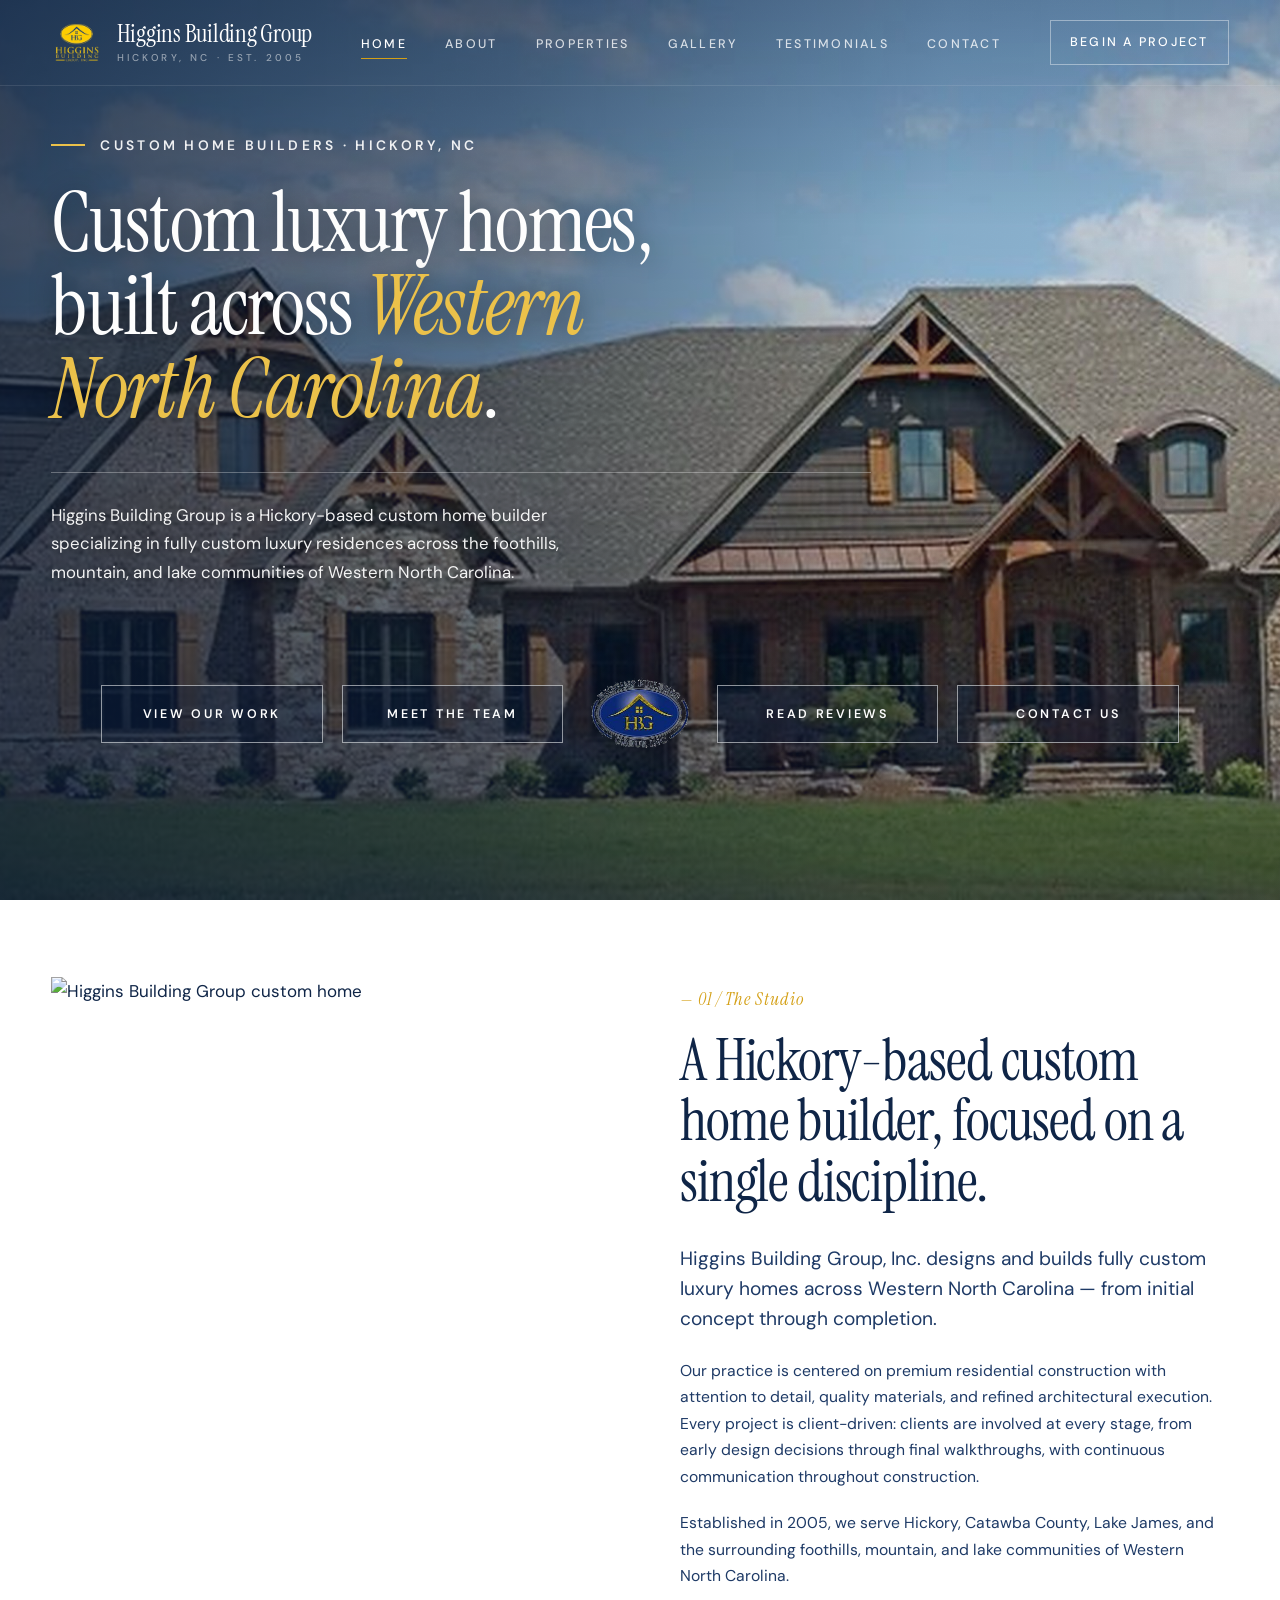
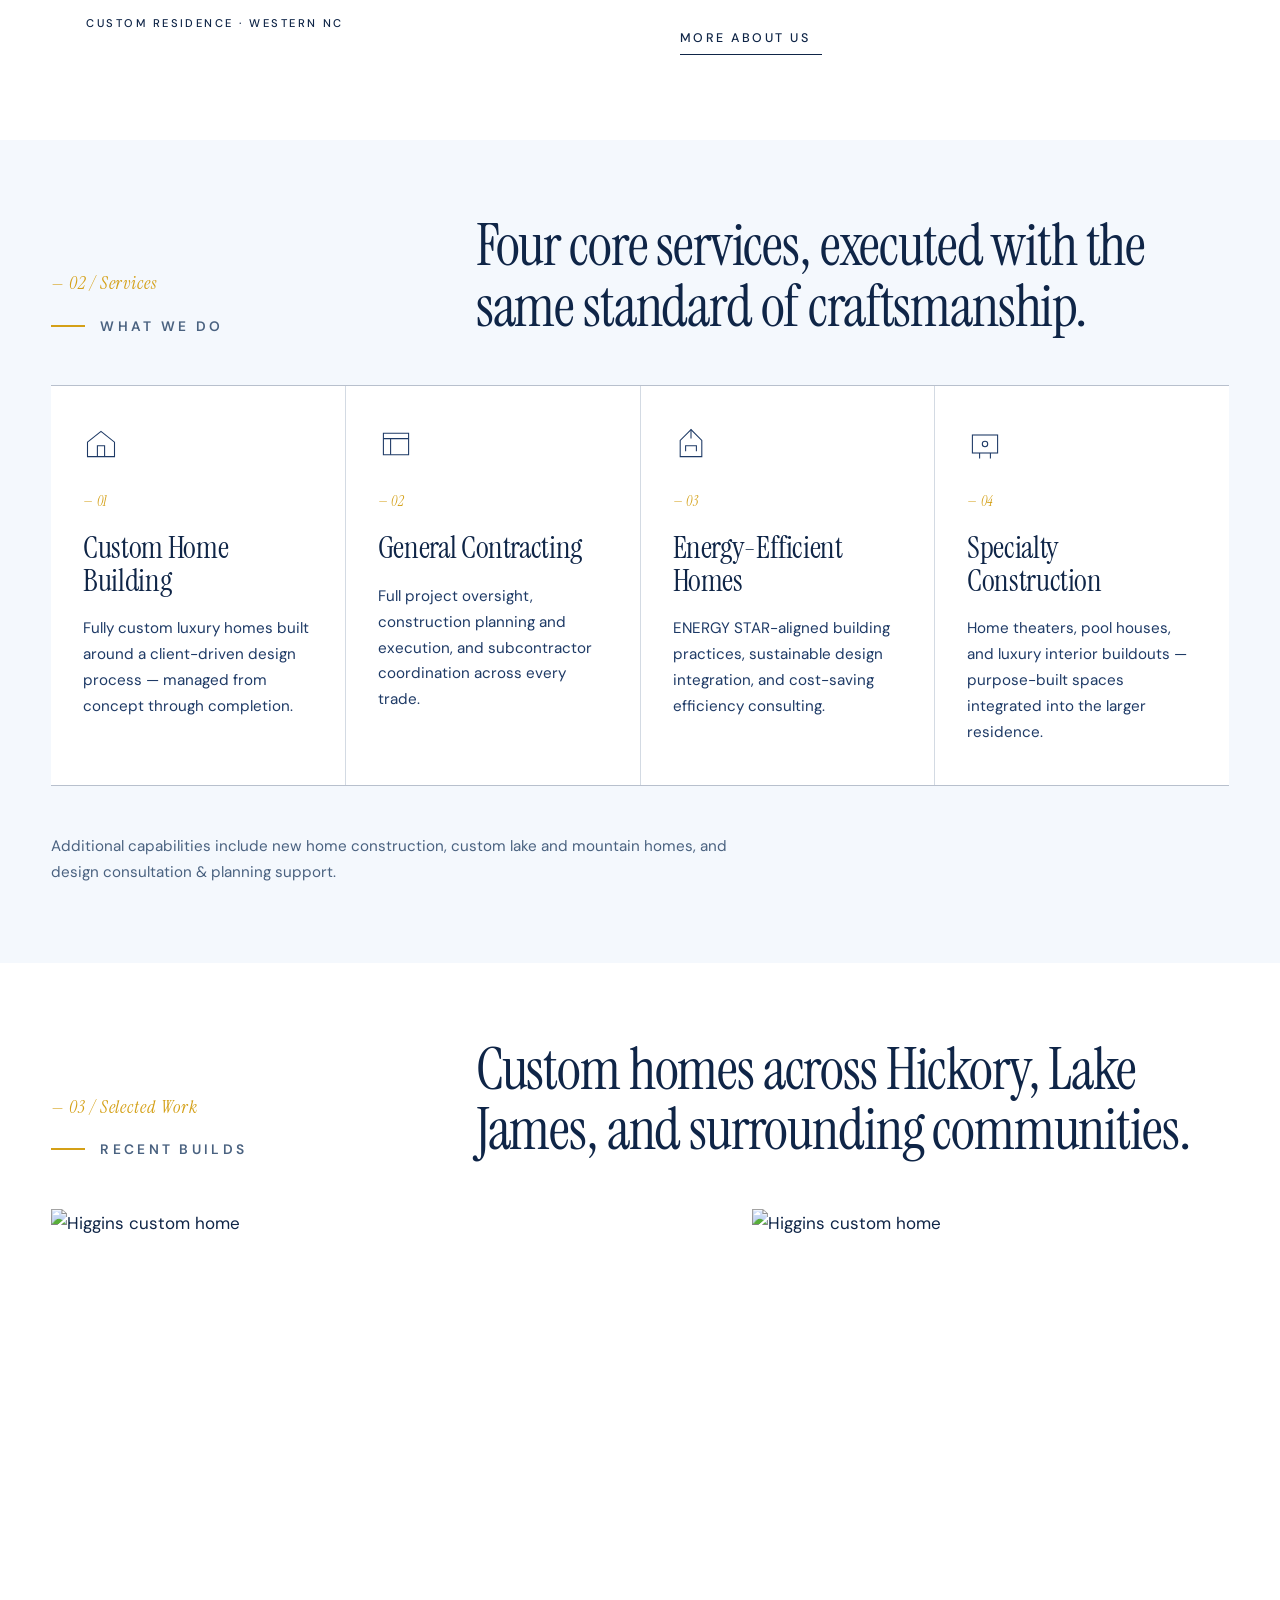
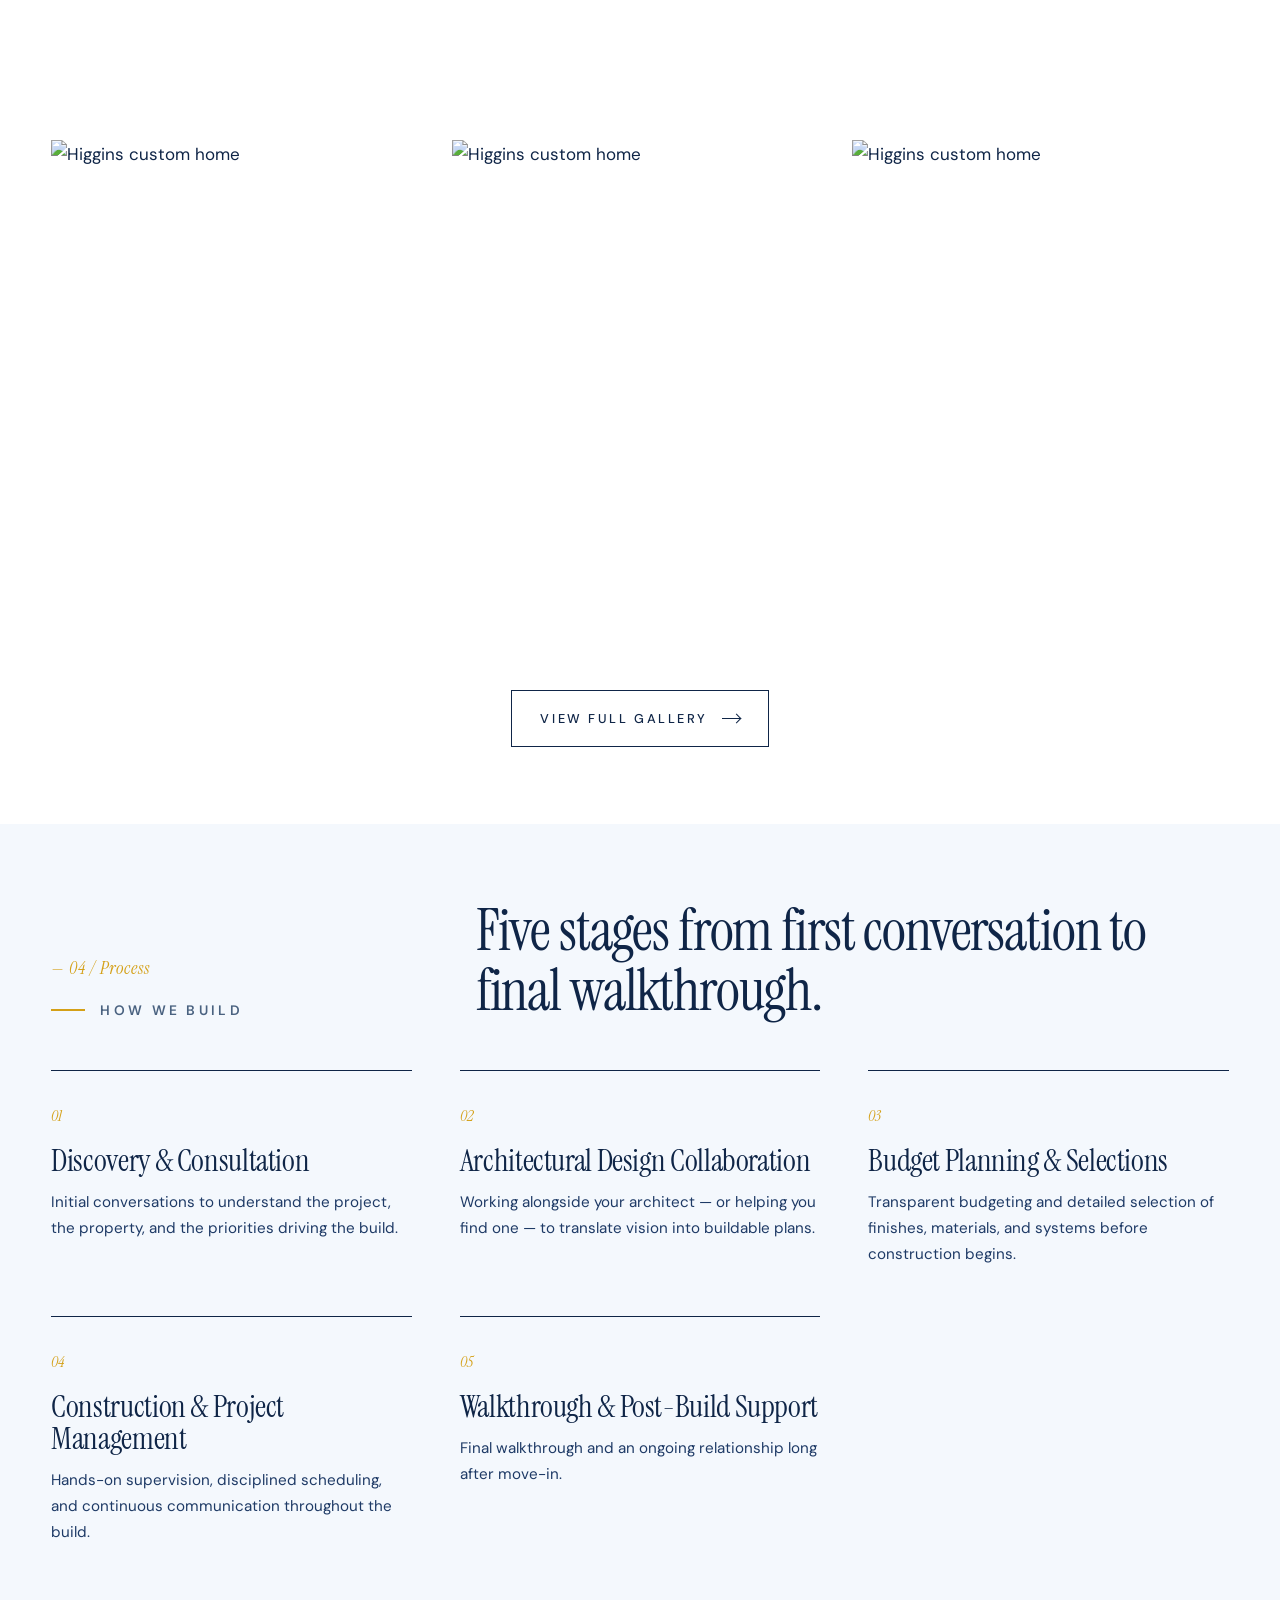
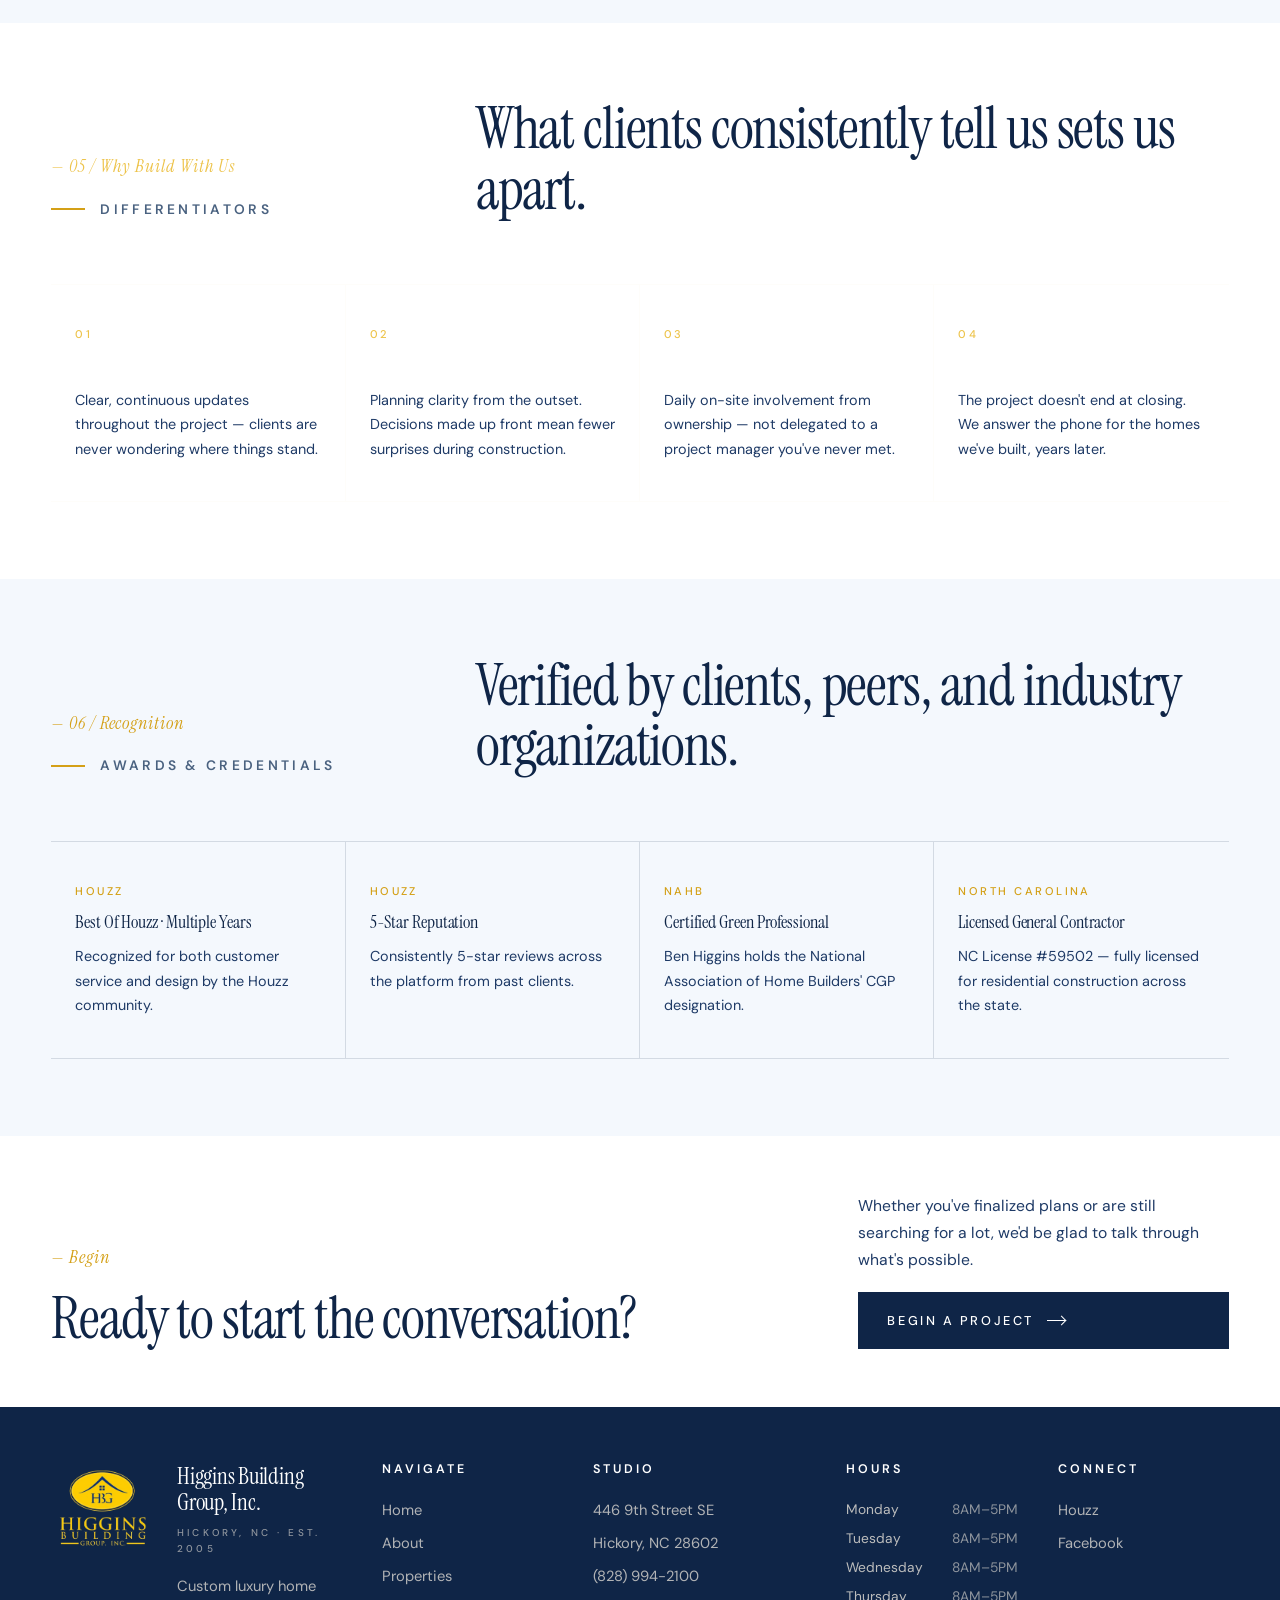
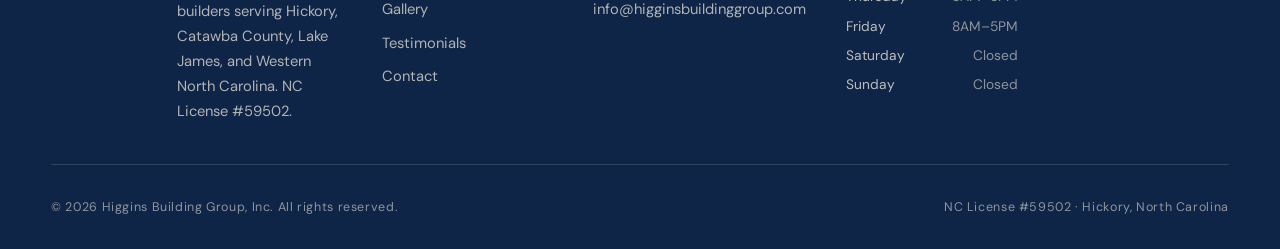
==== commit e030d7eb: "Add files via upload" ====
--- a/index.html
+++ b/index.html
@@ -6,11 +6,12 @@
     <meta name="description" content="Higgins Building Group, Inc. — custom luxury home builders in Hickory, NC. Serving Western North Carolina since 2005.">
     <title>Higgins Building Group, Inc. · Custom Home Builders · Hickory, NC</title>
     <link rel="stylesheet" href="styles.css">
-    <link rel="icon" href="hbglogo.png">
+    <link rel="icon" type="image/png" href="favicon.png">
+    <link rel="apple-touch-icon" href="favicon.png">
     <link rel="preconnect" href="https://fonts.googleapis.com">
     <link rel="preconnect" href="https://fonts.gstatic.com" crossorigin>
 </head>
-<body>
+<body data-page="home">
 
 <nav class="nav" aria-label="Primary">
     <div class="nav-inner">
@@ -35,27 +36,36 @@
 </nav>
 
 <header class="hero">
+    <div class="hero-slides" aria-hidden="true">
+        <div class="hero-slide active" style="background-image: url('hero-house.jpg');"></div>
+        <div class="hero-slide" data-src="https://higginsbuildinggroup.com/images/Homes/house13/1.JPG"></div>
+        <div class="hero-slide" data-src="https://higginsbuildinggroup.com/images/Homes/house12/1.JPG"></div>
+        <div class="hero-slide" data-src="https://higginsbuildinggroup.com/images/Homes/house45/1.JPG"></div>
+        <div class="hero-slide" data-src="https://higginsbuildinggroup.com/images/Homes/house17/1.JPG"></div>
+        <div class="hero-slide" data-src="https://higginsbuildinggroup.com/images/Homes/house33/1.jpg"></div>
+        <div class="hero-slide" data-src="https://higginsbuildinggroup.com/images/Homes/house3/1.JPG"></div>
+        <div class="hero-slide" data-src="https://higginsbuildinggroup.com/images/Homes/house44/1.jpg"></div>
+    </div>
     <div class="container">
         <div class="hero-grid">
             <div class="hero-text">
-                <img src="hbglogo.png" alt="Higgins Building Group, Inc." class="hero-logo">
                 <span class="eyebrow hero-eyebrow">Custom Home Builders · Hickory, NC</span>
                 <h1>Custom luxury homes,<br>built across <em>Western<br>North Carolina</em>.</h1>
                 <div class="hero-meta">
                     <p>Higgins Building Group is a Hickory-based custom home builder specializing in fully custom luxury residences across the foothills, mountain, and lake communities of Western North Carolina.</p>
-                    <div class="hero-meta-item">
-                        <span class="label">Established</span>
-                        <span class="value">2005</span>
-                    </div>
-                    <div class="hero-meta-item">
-                        <span class="label">NC License</span>
-                        <span class="value">#59502</span>
-                    </div>
                 </div>
-                <div style="margin-top: 2.5rem; display: flex; gap: 1rem; flex-wrap: wrap;">
-                    <a href="portfolio.html" class="btn">View Our Work <span class="arrow"></span></a>
-                </div>
-            </div>
+            </div>
+        </div>
+    </div>
+    <div class="hero-cta-bar">
+        <div class="hero-cta-bar-inner">
+            <a href="portfolio.html" class="hero-cta-tab">View Our Work</a>
+            <a href="about.html" class="hero-cta-tab">Meet The Team</a>
+            <a href="index.html" class="hero-cta-logo" aria-label="Higgins Building Group">
+                <img src="hbg_round.png" alt="Higgins Building Group, Inc.">
+            </a>
+            <a href="testimonials.html" class="hero-cta-tab">Read Reviews</a>
+            <a href="contact.html" class="hero-cta-tab">Contact Us</a>
         </div>
     </div>
 </header>
--- a/styles.css
+++ b/styles.css
@@ -136,12 +136,24 @@
     padding: 1.25rem var(--pad-x);
     background: var(--ink);
     border-bottom: 1px solid rgba(255, 255, 255, 0.08);
-    transition: background-color 0.4s var(--ease), padding 0.4s var(--ease), box-shadow 0.4s var(--ease);
+    transition: background-color 0.4s var(--ease), padding 0.4s var(--ease), box-shadow 0.4s var(--ease), backdrop-filter 0.4s var(--ease);
 }
 .nav.scrolled {
     background: var(--forest);
     padding: 0.85rem var(--pad-x);
     box-shadow: 0 4px 24px rgba(10, 27, 54, 0.25);
+}
+/* Home page: nav starts transparent over hero, becomes solid past hero */
+.nav.nav-home {
+    background: transparent;
+    border-bottom: 1px solid rgba(255, 255, 255, 0.10);
+    box-shadow: none;
+}
+.nav.nav-home.nav-solid {
+    background: var(--ink);
+    border-bottom: 1px solid rgba(255, 255, 255, 0.08);
+    box-shadow: 0 4px 24px rgba(10, 27, 54, 0.28);
+    padding: 0.85rem var(--pad-x);
 }
 .nav-inner {
     max-width: var(--maxw);
@@ -313,24 +325,38 @@
 }
 .tlink:hover { gap: 1.1rem; color: var(--brass); border-color: var(--brass); }
 
-/* ---------- HERO (home) — full-bleed background image ------------------- */
+/* ---------- HERO (home) — rotating slideshow background ---------------- */
 .hero {
     position: relative;
     min-height: 100vh;
     padding-top: clamp(7rem, 14vh, 11rem);
-    padding-bottom: clamp(3rem, 8vh, 6rem);
+    padding-bottom: 0;
     overflow: hidden;
-    background-image: url('hero-house.jpg');
+    isolation: isolate;
+    display: flex;
+    flex-direction: column;
+    background: var(--forest);
+}
+/* Slideshow layers stack absolute behind everything */
+.hero-slides {
+    position: absolute;
+    inset: 0;
+    z-index: 0;
+}
+.hero-slide {
+    position: absolute;
+    inset: 0;
     background-size: cover;
     background-position: center;
     background-repeat: no-repeat;
-    isolation: isolate;
-    display: flex;
-    flex-direction: column;
-    justify-content: center;
-}
-/* Override flex's margin:auto shrink behavior on container */
-.hero > .container { width: 100%; max-width: var(--maxw); }
+    opacity: 0;
+    transform: scale(1.06);
+    transition: opacity 1.6s var(--ease), transform 9s linear;
+}
+.hero-slide.active {
+    opacity: 1;
+    transform: scale(1.0);
+}
 /* Dark gradient overlay for text legibility */
 .hero::before {
     content: '';
@@ -341,36 +367,27 @@
         linear-gradient(95deg,
             rgba(10, 27, 54, 0.78) 0%,
             rgba(10, 27, 54, 0.55) 38%,
-            rgba(10, 27, 54, 0.18) 70%,
-            rgba(10, 27, 54, 0.10) 100%),
+            rgba(10, 27, 54, 0.20) 70%,
+            rgba(10, 27, 54, 0.12) 100%),
         linear-gradient(180deg,
-            rgba(10, 27, 54, 0.22) 0%,
-            rgba(10, 27, 54, 0.0) 30%,
-            rgba(10, 27, 54, 0.0) 60%,
-            rgba(10, 27, 54, 0.45) 100%);
+            rgba(10, 27, 54, 0.30) 0%,
+            rgba(10, 27, 54, 0.0) 25%,
+            rgba(10, 27, 54, 0.0) 55%,
+            rgba(10, 27, 54, 0.55) 100%);
     pointer-events: none;
 }
-.hero .container { z-index: 2; }
+.hero > .container { z-index: 2; width: 100%; max-width: var(--maxw); }
 .hero-grid {
-    display: grid;
-    grid-template-columns: 1fr;
-    gap: 2rem;
-    align-items: start;
-}
-.hero-text {
-    max-width: 880px;
-}
-.hero-logo {
-    display: block;
-    width: clamp(140px, 16vw, 220px);
-    height: auto;
-    margin-bottom: 2.25rem;
-    filter: drop-shadow(0 4px 22px rgba(0, 0, 0, 0.45));
-    animation: heroFadeIn 1.1s var(--ease) both;
-}
+    flex: 1;
+    display: flex;
+    flex-direction: column;
+    justify-content: center;
+    padding-bottom: 2rem;
+}
+.hero-text { max-width: 880px; }
 .hero-eyebrow {
     margin-bottom: 1.6rem;
-    color: rgba(255, 255, 255, 0.9);
+    color: rgba(255, 255, 255, 0.92);
     font-weight: 600;
     animation: heroFadeIn 1.1s 0.15s var(--ease) both;
 }
@@ -379,7 +396,7 @@
     font-weight: 400;
     line-height: 1.0;
     color: var(--bone);
-    text-shadow: 0 2px 24px rgba(0, 0, 0, 0.35);
+    text-shadow: 0 2px 24px rgba(0, 0, 0, 0.45);
     font-size: clamp(2.6rem, 6.5vw, 5.6rem);
     animation: heroFadeIn 1.2s 0.25s var(--ease) both;
 }
@@ -395,47 +412,74 @@
     gap: 3rem;
     margin-top: 2.5rem;
     padding-top: 1.75rem;
-    border-top: 1px solid rgba(255, 255, 255, 0.28);
+    border-top: 1px solid rgba(255, 255, 255, 0.30);
     max-width: 820px;
     animation: heroFadeIn 1.2s 0.4s var(--ease) both;
 }
 .hero-meta p {
-    max-width: 480px;
+    max-width: 520px;
     font-size: 1.05rem;
-    color: rgba(255, 255, 255, 0.92);
-    text-shadow: 0 1px 12px rgba(0, 0, 0, 0.4);
-}
-.hero-meta-item {
-    display: flex;
-    flex-direction: column;
-    gap: 0.4rem;
-}
-.hero-meta-item .label {
-    font-size: 0.74rem;
+    color: rgba(255, 255, 255, 0.95);
+    text-shadow: 0 1px 12px rgba(0, 0, 0, 0.5);
+}
+
+/* Bottom CTA tab row — 4 buttons + centered logo */
+.hero-cta-bar {
+    position: relative;
+    z-index: 2;
+    padding: clamp(1.5rem, 3vw, 2.75rem) 0 clamp(2rem, 4vw, 3.5rem);
+    animation: heroFadeIn 1.2s 0.6s var(--ease) both;
+}
+.hero-cta-bar-inner {
+    display: grid;
+    grid-template-columns: 1fr 1fr auto 1fr 1fr;
+    align-items: center;
+    gap: clamp(0.75rem, 1.5vw, 1.5rem);
+    max-width: 1180px;
+    margin: 0 auto;
+    padding-inline: var(--pad-x);
+}
+.hero-cta-tab {
+    display: flex;
+    align-items: center;
+    justify-content: center;
+    gap: 0.65rem;
+    padding: 1.1rem 1.25rem;
+    border: 1px solid rgba(255, 255, 255, 0.55);
+    background: rgba(10, 27, 54, 0.32);
+    backdrop-filter: blur(6px);
+    -webkit-backdrop-filter: blur(6px);
+    color: var(--bone);
+    font-size: 0.78rem;
     font-weight: 600;
-    letter-spacing: 0.24em;
-    text-transform: uppercase;
-    color: rgba(255, 255, 255, 0.65);
-}
-.hero-meta-item .value {
-    font-family: var(--serif);
-    font-size: 1.5rem;
-    font-weight: 400;
-    letter-spacing: -0.01em;
-    color: var(--bone);
-}
-.hero .btn,
-.hero .btn-light {
-    color: var(--bone);
-    border-color: rgba(255, 255, 255, 0.7);
-    backdrop-filter: blur(2px);
-    background: rgba(10, 27, 54, 0.22);
-    animation: heroFadeIn 1.2s 0.55s var(--ease) both;
-}
-.hero .btn:hover {
+    letter-spacing: 0.22em;
+    text-transform: uppercase;
+    text-align: center;
+    transition: background 0.4s var(--ease), color 0.4s var(--ease), border-color 0.4s var(--ease), transform 0.4s var(--ease);
+}
+.hero-cta-tab:hover {
     background: var(--brass);
     color: var(--ink);
     border-color: var(--brass);
+    transform: translateY(-2px);
+}
+.hero-cta-logo {
+    display: flex;
+    align-items: center;
+    justify-content: center;
+    width: clamp(82px, 9vw, 130px);
+    height: clamp(82px, 9vw, 130px);
+    flex-shrink: 0;
+}
+.hero-cta-logo img {
+    width: 100%;
+    height: 100%;
+    object-fit: contain;
+    filter: drop-shadow(0 6px 22px rgba(0, 0, 0, 0.55));
+    transition: transform 0.5s var(--ease);
+}
+.hero-cta-logo:hover img {
+    transform: scale(1.04);
 }
 
 @keyframes heroFadeIn {
@@ -444,29 +488,38 @@
 }
 
 @media (max-width: 1100px) {
-    .hero { min-height: 92vh; }
     .hero::before {
         background:
             linear-gradient(180deg,
                 rgba(10, 27, 54, 0.5) 0%,
-                rgba(10, 27, 54, 0.45) 60%,
-                rgba(10, 27, 54, 0.65) 100%);
+                rgba(10, 27, 54, 0.4) 55%,
+                rgba(10, 27, 54, 0.7) 100%);
     }
 }
+@media (max-width: 900px) {
+    .hero-cta-bar-inner {
+        grid-template-columns: 1fr 1fr;
+        grid-template-areas:
+            "logo logo"
+            "a    b"
+            "c    d";
+        gap: 0.75rem;
+    }
+    .hero-cta-logo { grid-area: logo; justify-self: center; margin-bottom: 0.5rem; }
+    .hero-cta-bar-inner > .hero-cta-tab:nth-child(1) { grid-area: a; }   /* View Our Work */
+    .hero-cta-bar-inner > .hero-cta-tab:nth-child(2) { grid-area: b; }   /* Meet The Team */
+    .hero-cta-bar-inner > .hero-cta-tab:nth-child(4) { grid-area: c; }   /* Read Reviews */
+    .hero-cta-bar-inner > .hero-cta-tab:nth-child(5) { grid-area: d; }   /* Contact Us */
+}
 @media (max-width: 800px) {
-    .hero {
-        min-height: 88vh;
-        padding-top: 7.5rem;
-        padding-bottom: 3rem;
-        background-position: center right;
-    }
-    .hero-logo { margin-bottom: 1.75rem; }
+    .hero { min-height: auto; padding-top: 7.5rem; }
+    .hero-grid { padding-bottom: 2rem; }
     .hero-meta { gap: 1.75rem; margin-top: 2rem; padding-top: 1.5rem; }
     .hero-meta p { font-size: 0.98rem; }
-    .hero-meta-item .value { font-size: 1.3rem; }
 }
 @media (max-width: 520px) {
     .hero h1 { font-size: clamp(2.2rem, 9vw, 3rem); }
+    .hero-cta-tab { font-size: 0.7rem; padding: 0.95rem 0.6rem; letter-spacing: 0.18em; }
 }
 
 /* ---------- Section headers --------------------------------------------- */
@@ -811,7 +864,7 @@
     color: var(--brass);
     margin-bottom: 0.7rem;
 }
-.leader h3 { font-family: var(--serif); font-weight: 400; color: var(--bone); margin-bottom: 0.8rem; }
+.leader h3 { font-family: var(--serif); font-weight: 400; color: var(--ink); margin-bottom: 0.8rem; }
 @media (max-width: 700px) { .leader-grid { grid-template-columns: 1fr; gap: 2.5rem; } }
 
 /* ---------- Properties page --------------------------------------------- */
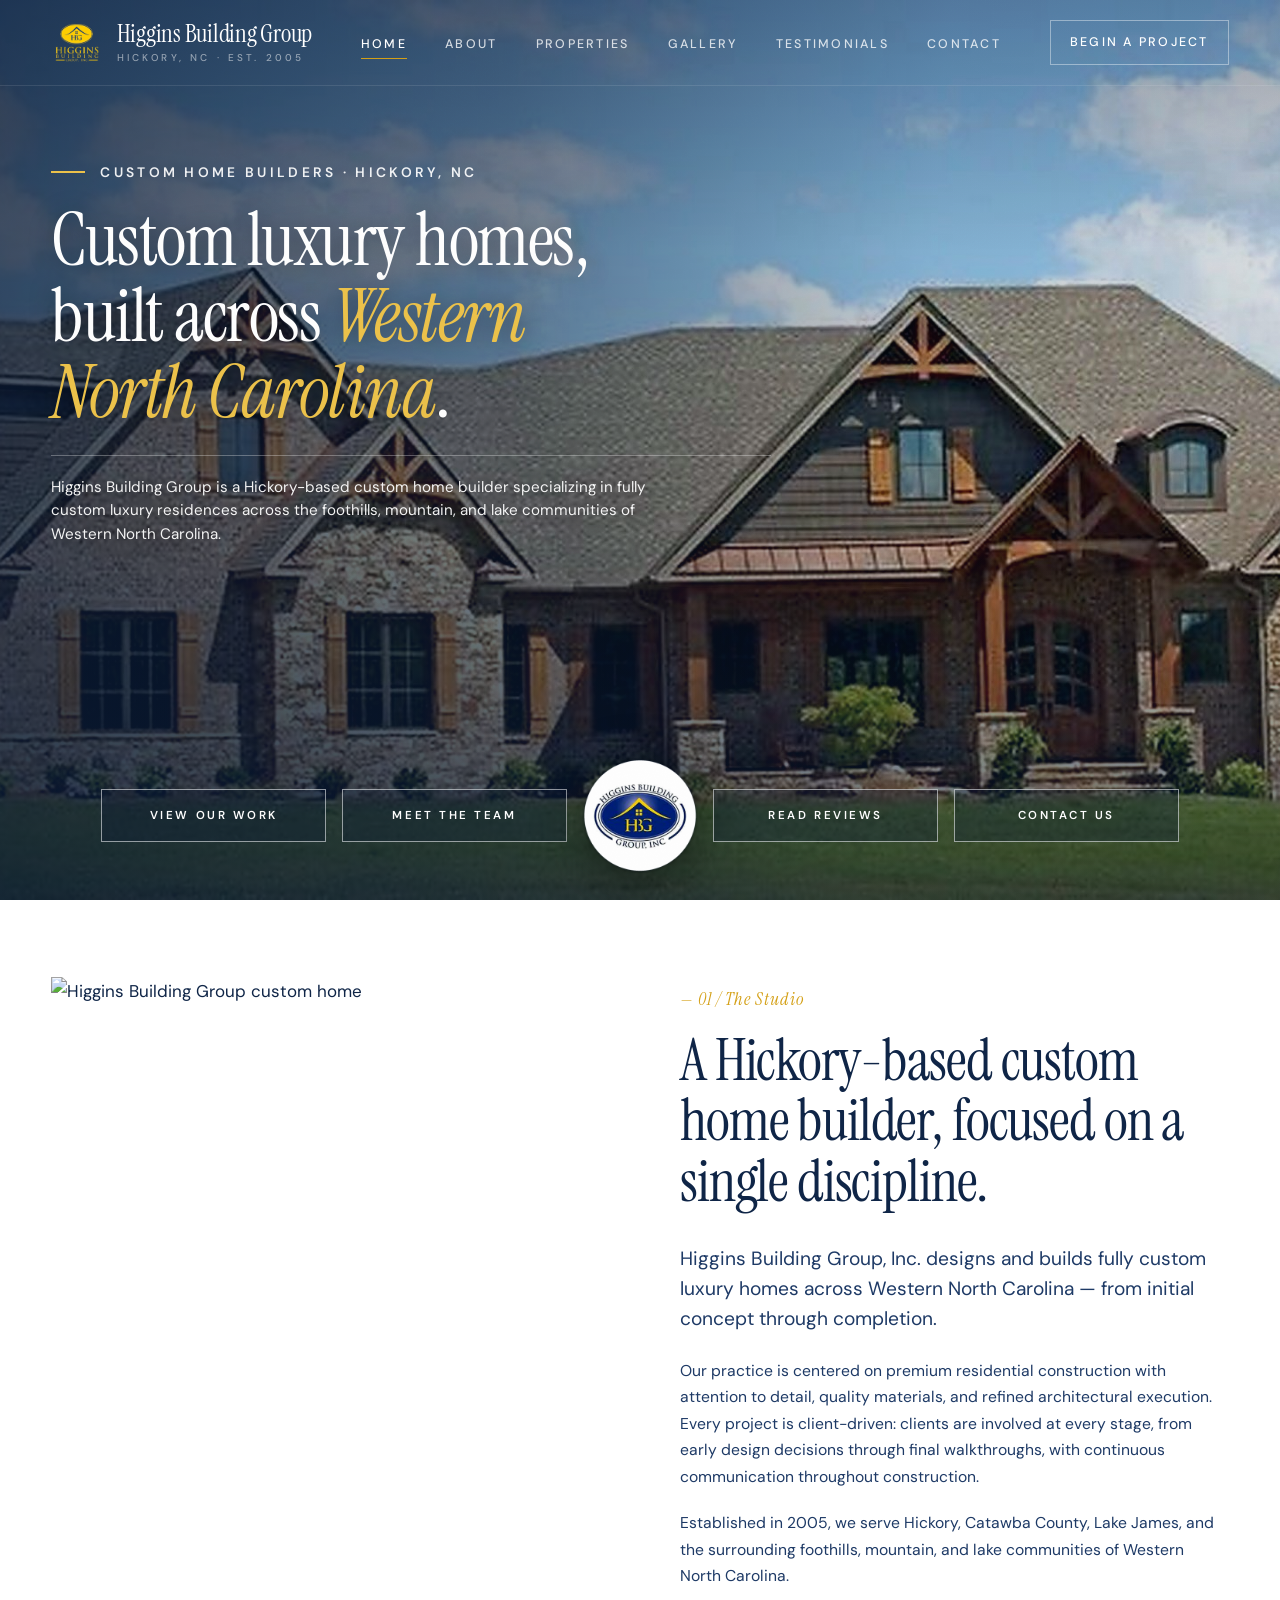
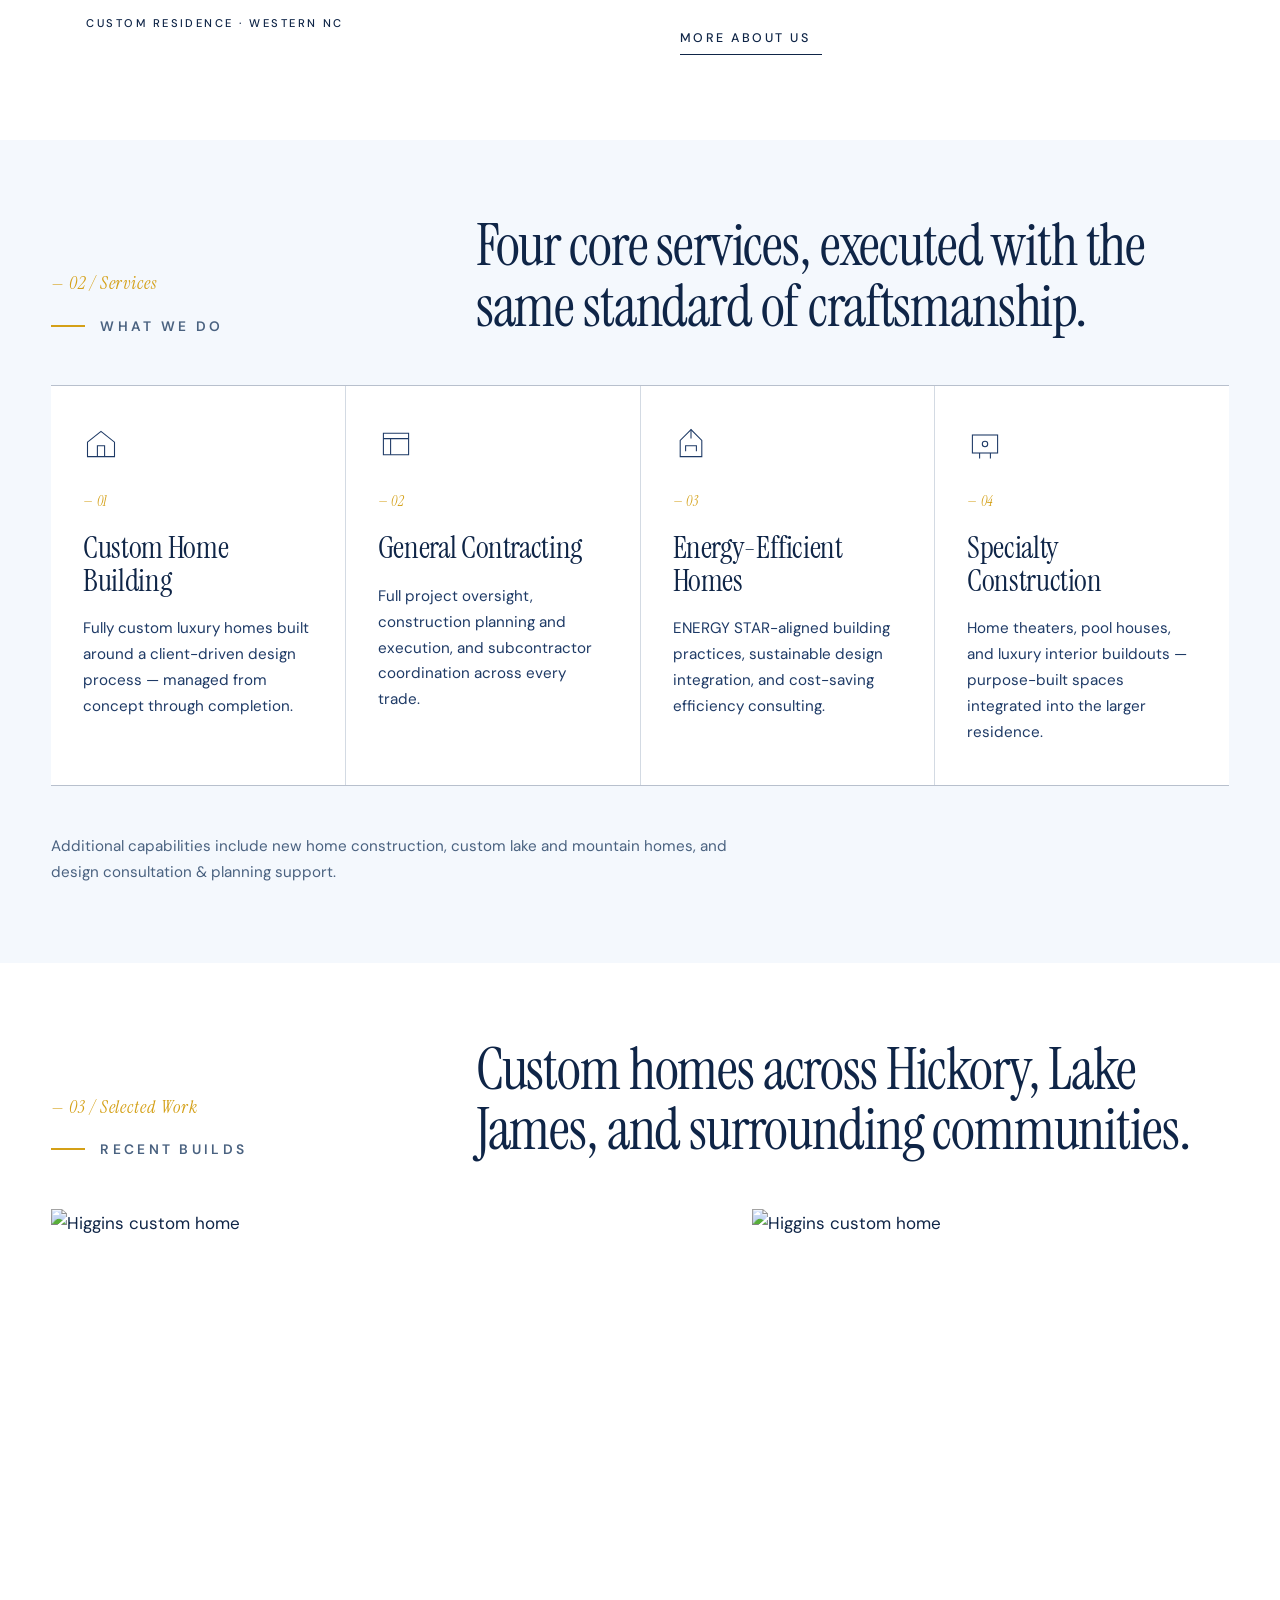
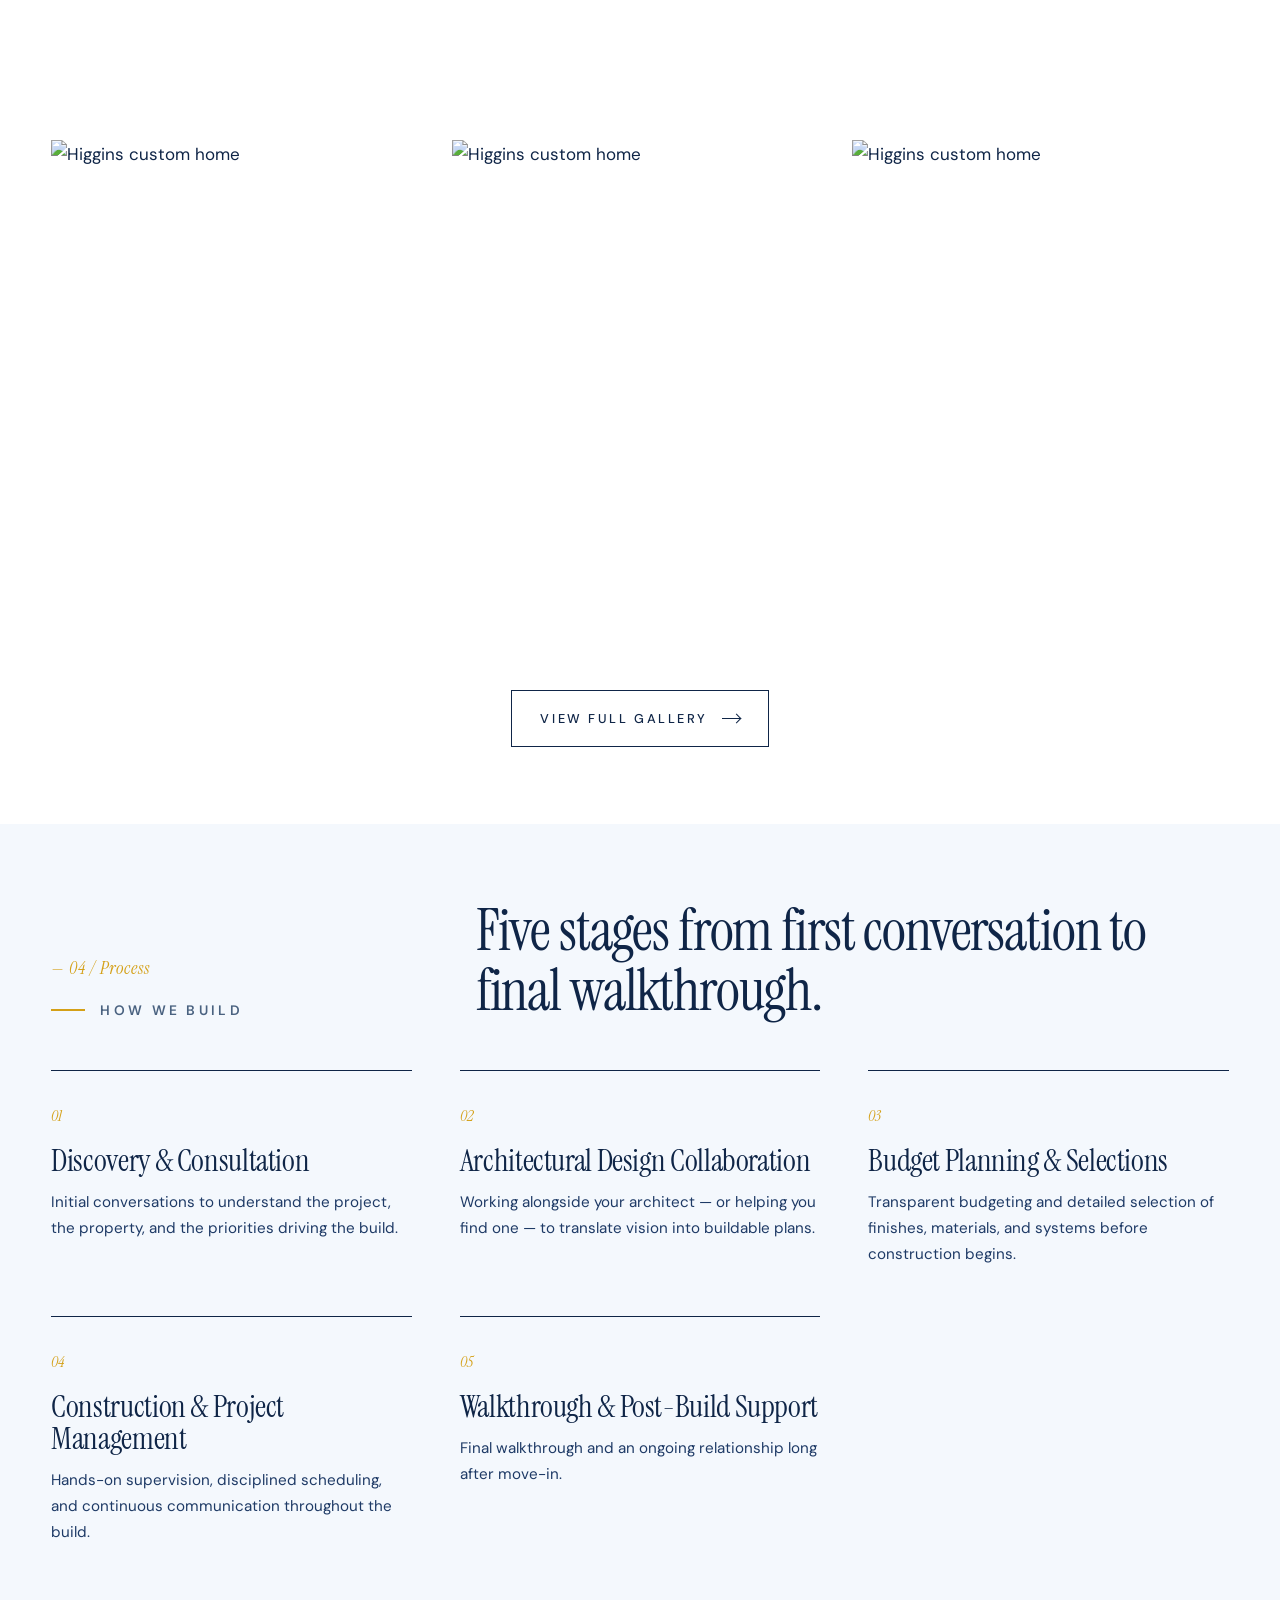
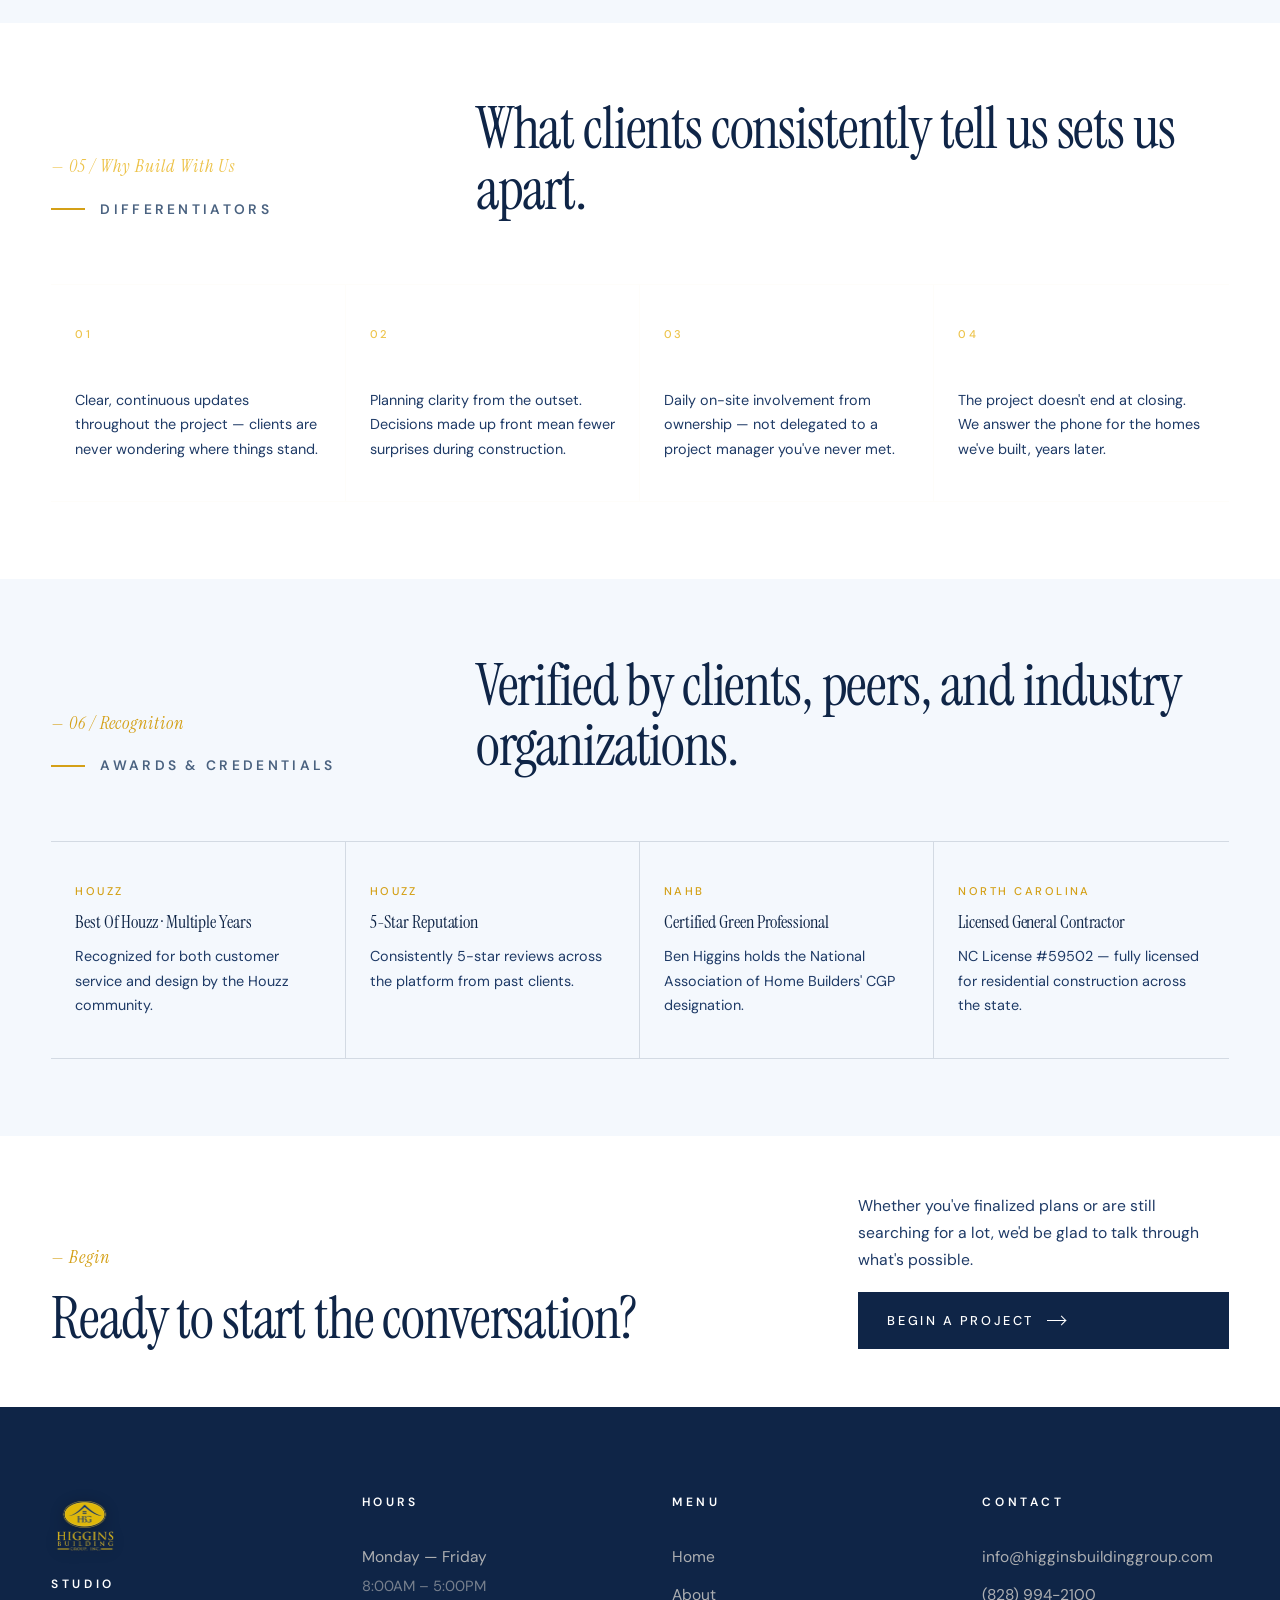
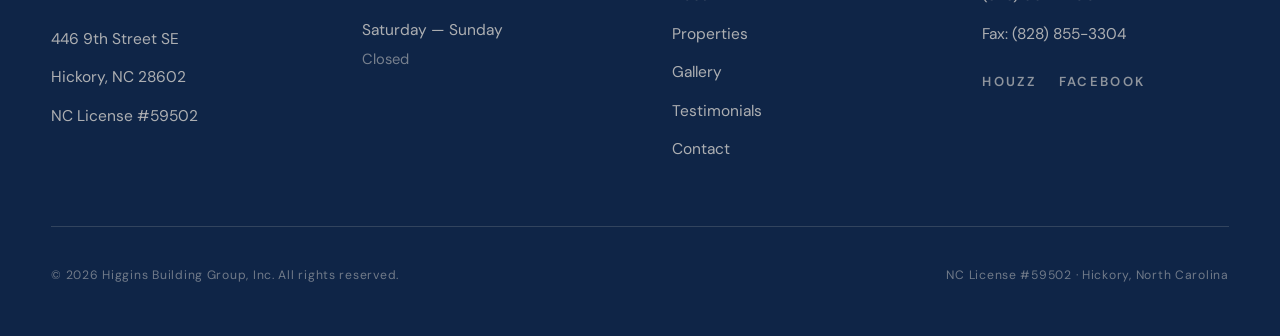
==== commit e797e41a: "Add files via upload" ====
--- a/index.html
+++ b/index.html
@@ -307,16 +307,31 @@
 <footer class="footer">
     <div class="container">
         <div class="footer-grid">
-            <div class="brand-block">
-                <img src="hbglogo.png" alt="Higgins Building Group logo" class="footer-logo">
-                <div class="brand-block-text">
-                    <span class="brand-mark">Higgins Building Group, Inc.</span>
-                    <span class="brand-sub">Hickory, NC · Est. 2005</span>
-                    <p>Custom luxury home builders serving Hickory, Catawba County, Lake James, and Western North Carolina. NC License #59502.</p>
+
+            <div>
+                <img src="hbglogo.png" alt="Higgins Building Group" class="footer-studio-logo">
+                <h4>Studio</h4>
+                <ul>
+                    <li>446 9th Street SE</li>
+                    <li>Hickory, NC 28602</li>
+                    <li>NC License #59502</li>
+                </ul>
+            </div>
+
+            <div>
+                <h4>Hours</h4>
+                <div class="hours-group">
+                    <span class="days">Monday — Friday</span>
+                    <span class="times">8:00AM – 5:00PM</span>
                 </div>
-            </div>
-            <div>
-                <h4>Navigate</h4>
+                <div class="hours-group">
+                    <span class="days">Saturday — Sunday</span>
+                    <span class="times">Closed</span>
+                </div>
+            </div>
+
+            <div>
+                <h4>Menu</h4>
                 <ul>
                     <li><a href="index.html">Home</a></li>
                     <li><a href="about.html">About</a></li>
@@ -326,34 +341,20 @@
                     <li><a href="contact.html">Contact</a></li>
                 </ul>
             </div>
-            <div>
-                <h4>Studio</h4>
+
+            <div>
+                <h4>Contact</h4>
                 <ul>
-                    <li>446 9th Street SE</li>
-                    <li>Hickory, NC 28602</li>
+                    <li><a href="mailto:info@higginsbuildinggroup.com">info@higginsbuildinggroup.com</a></li>
                     <li><a href="tel:+18289942100">(828) 994-2100</a></li>
-                    <li><a href="mailto:info@higginsbuildinggroup.com">info@higginsbuildinggroup.com</a></li>
+                    <li>Fax: (828) 855-3304</li>
                 </ul>
-            </div>
-            <div>
-                <h4>Hours</h4>
-                <ul class="hours-list">
-                    <li><span class="day">Monday</span><span class="time">8AM–5PM</span></li>
-                    <li><span class="day">Tuesday</span><span class="time">8AM–5PM</span></li>
-                    <li><span class="day">Wednesday</span><span class="time">8AM–5PM</span></li>
-                    <li><span class="day">Thursday</span><span class="time">8AM–5PM</span></li>
-                    <li><span class="day">Friday</span><span class="time">8AM–5PM</span></li>
-                    <li><span class="day">Saturday</span><span class="time">Closed</span></li>
-                    <li><span class="day">Sunday</span><span class="time">Closed</span></li>
-                </ul>
-            </div>
-            <div>
-                <h4>Connect</h4>
-                <ul>
-                    <li><a href="https://www.houzz.com/pro/higginsbuildinggroup/higgins-building-group-inc" target="_blank" rel="noopener">Houzz</a></li>
-                    <li><a href="https://www.facebook.com/higginsbuildinggroup" target="_blank" rel="noopener">Facebook</a></li>
-                </ul>
-            </div>
+                <div class="footer-social">
+                    <a href="https://www.houzz.com/pro/higginsbuildinggroup/higgins-building-group-inc" target="_blank" rel="noopener">Houzz</a>
+                    <a href="https://www.facebook.com/higginsbuildinggroup" target="_blank" rel="noopener">Facebook</a>
+                </div>
+            </div>
+
         </div>
         <div class="footer-base">
             <span>© <span id="year"></span> Higgins Building Group, Inc. All rights reserved.</span>
--- a/styles.css
+++ b/styles.css
@@ -328,8 +328,9 @@
 /* ---------- HERO (home) — rotating slideshow background ---------------- */
 .hero {
     position: relative;
-    min-height: 100vh;
-    padding-top: clamp(7rem, 14vh, 11rem);
+    height: 100vh;          /* lock to one viewport, no scroll needed */
+    min-height: 640px;       /* sane minimum on tiny screens */
+    padding-top: clamp(6rem, 12vh, 10rem);
     padding-bottom: 0;
     overflow: hidden;
     isolation: isolate;
@@ -367,26 +368,36 @@
         linear-gradient(95deg,
             rgba(10, 27, 54, 0.78) 0%,
             rgba(10, 27, 54, 0.55) 38%,
-            rgba(10, 27, 54, 0.20) 70%,
-            rgba(10, 27, 54, 0.12) 100%),
+            rgba(10, 27, 54, 0.22) 70%,
+            rgba(10, 27, 54, 0.14) 100%),
         linear-gradient(180deg,
-            rgba(10, 27, 54, 0.30) 0%,
-            rgba(10, 27, 54, 0.0) 25%,
-            rgba(10, 27, 54, 0.0) 55%,
-            rgba(10, 27, 54, 0.55) 100%);
+            rgba(10, 27, 54, 0.32) 0%,
+            rgba(10, 27, 54, 0.0) 28%,
+            rgba(10, 27, 54, 0.0) 58%,
+            rgba(10, 27, 54, 0.62) 100%);
     pointer-events: none;
 }
-.hero > .container { z-index: 2; width: 100%; max-width: var(--maxw); }
+.hero > .container {
+    z-index: 2;
+    width: 100%;
+    max-width: var(--maxw);
+    flex: 1;
+    display: flex;
+    flex-direction: column;
+    min-height: 0;
+}
 .hero-grid {
-    flex: 1;
-    display: flex;
-    flex-direction: column;
-    justify-content: center;
-    padding-bottom: 2rem;
+    flex: 1;                           /* fills remaining height above CTA bar */
+    display: flex;
+    flex-direction: column;
+    justify-content: flex-start;       /* text moved up */
+    padding-top: clamp(1.5rem, 5vh, 4rem);   /* controlled top breathing room */
+    padding-bottom: 1rem;
+    min-height: 0;                     /* allow flex shrink so CTA stays in view */
 }
 .hero-text { max-width: 880px; }
 .hero-eyebrow {
-    margin-bottom: 1.6rem;
+    margin-bottom: 1.25rem;
     color: rgba(255, 255, 255, 0.92);
     font-weight: 600;
     animation: heroFadeIn 1.1s 0.15s var(--ease) both;
@@ -394,10 +405,10 @@
 .hero-eyebrow::before { background: var(--brass-soft); }
 .hero h1 {
     font-weight: 400;
-    line-height: 1.0;
+    line-height: 1.02;
     color: var(--bone);
     text-shadow: 0 2px 24px rgba(0, 0, 0, 0.45);
-    font-size: clamp(2.6rem, 6.5vw, 5.6rem);
+    font-size: clamp(2.55rem, 5.8vw, 5.2rem);
     animation: heroFadeIn 1.2s 0.25s var(--ease) both;
 }
 .hero h1 em {
@@ -410,31 +421,32 @@
     flex-wrap: wrap;
     align-items: end;
     gap: 3rem;
-    margin-top: 2.5rem;
-    padding-top: 1.75rem;
+    margin-top: 1.5rem;
+    padding-top: 1.25rem;
     border-top: 1px solid rgba(255, 255, 255, 0.30);
-    max-width: 820px;
+    max-width: 720px;
     animation: heroFadeIn 1.2s 0.4s var(--ease) both;
 }
 .hero-meta p {
-    max-width: 520px;
-    font-size: 1.05rem;
+    max-width: 600px;
+    font-size: clamp(0.95rem, 1.05vw, 1.05rem);
     color: rgba(255, 255, 255, 0.95);
     text-shadow: 0 1px 12px rgba(0, 0, 0, 0.5);
-}
-
-/* Bottom CTA tab row — 4 buttons + centered logo */
+    line-height: 1.55;
+}
+
+/* Bottom CTA tab row — flush at bottom of hero, sits over image */
 .hero-cta-bar {
     position: relative;
     z-index: 2;
-    padding: clamp(1.5rem, 3vw, 2.75rem) 0 clamp(2rem, 4vw, 3.5rem);
-    animation: heroFadeIn 1.2s 0.6s var(--ease) both;
+    padding: 0 0 clamp(1.25rem, 3vh, 2.5rem);
+    animation: heroFadeIn 1.2s 0.55s var(--ease) both;
 }
 .hero-cta-bar-inner {
     display: grid;
     grid-template-columns: 1fr 1fr auto 1fr 1fr;
     align-items: center;
-    gap: clamp(0.75rem, 1.5vw, 1.5rem);
+    gap: clamp(0.6rem, 1.2vw, 1.25rem);
     max-width: 1180px;
     margin: 0 auto;
     padding-inline: var(--pad-x);
@@ -444,13 +456,13 @@
     align-items: center;
     justify-content: center;
     gap: 0.65rem;
-    padding: 1.1rem 1.25rem;
+    padding: clamp(1rem, 1.8vh, 1.3rem) 1.3rem;
     border: 1px solid rgba(255, 255, 255, 0.55);
     background: rgba(10, 27, 54, 0.32);
     backdrop-filter: blur(6px);
     -webkit-backdrop-filter: blur(6px);
     color: var(--bone);
-    font-size: 0.78rem;
+    font-size: clamp(0.72rem, 0.88vw, 0.82rem);
     font-weight: 600;
     letter-spacing: 0.22em;
     text-transform: uppercase;
@@ -467,20 +479,18 @@
     display: flex;
     align-items: center;
     justify-content: center;
-    width: clamp(82px, 9vw, 130px);
-    height: clamp(82px, 9vw, 130px);
+    width: clamp(88px, 9vw, 128px);
+    height: clamp(88px, 9vw, 128px);
     flex-shrink: 0;
 }
 .hero-cta-logo img {
     width: 100%;
     height: 100%;
     object-fit: contain;
-    filter: drop-shadow(0 6px 22px rgba(0, 0, 0, 0.55));
+    filter: drop-shadow(0 8px 24px rgba(0, 0, 0, 0.50));
     transition: transform 0.5s var(--ease);
 }
-.hero-cta-logo:hover img {
-    transform: scale(1.04);
-}
+.hero-cta-logo:hover img { transform: scale(1.05); }
 
 @keyframes heroFadeIn {
     from { opacity: 0; transform: translateY(18px); }
@@ -497,29 +507,29 @@
     }
 }
 @media (max-width: 900px) {
+    .hero { height: auto; min-height: 100vh; }
     .hero-cta-bar-inner {
         grid-template-columns: 1fr 1fr;
         grid-template-areas:
             "logo logo"
             "a    b"
             "c    d";
-        gap: 0.75rem;
+        gap: 0.7rem;
     }
-    .hero-cta-logo { grid-area: logo; justify-self: center; margin-bottom: 0.5rem; }
-    .hero-cta-bar-inner > .hero-cta-tab:nth-child(1) { grid-area: a; }   /* View Our Work */
-    .hero-cta-bar-inner > .hero-cta-tab:nth-child(2) { grid-area: b; }   /* Meet The Team */
-    .hero-cta-bar-inner > .hero-cta-tab:nth-child(4) { grid-area: c; }   /* Read Reviews */
-    .hero-cta-bar-inner > .hero-cta-tab:nth-child(5) { grid-area: d; }   /* Contact Us */
+    .hero-cta-logo { grid-area: logo; justify-self: center; margin-bottom: 0.4rem; }
+    .hero-cta-bar-inner > .hero-cta-tab:nth-child(1) { grid-area: a; }
+    .hero-cta-bar-inner > .hero-cta-tab:nth-child(2) { grid-area: b; }
+    .hero-cta-bar-inner > .hero-cta-tab:nth-child(4) { grid-area: c; }
+    .hero-cta-bar-inner > .hero-cta-tab:nth-child(5) { grid-area: d; }
 }
 @media (max-width: 800px) {
-    .hero { min-height: auto; padding-top: 7.5rem; }
-    .hero-grid { padding-bottom: 2rem; }
-    .hero-meta { gap: 1.75rem; margin-top: 2rem; padding-top: 1.5rem; }
-    .hero-meta p { font-size: 0.98rem; }
+    .hero { padding-top: 6.5rem; }
+    .hero-meta { gap: 1.5rem; margin-top: 1.5rem; padding-top: 1.25rem; }
+    .hero-meta p { font-size: 0.95rem; }
 }
 @media (max-width: 520px) {
-    .hero h1 { font-size: clamp(2.2rem, 9vw, 3rem); }
-    .hero-cta-tab { font-size: 0.7rem; padding: 0.95rem 0.6rem; letter-spacing: 0.18em; }
+    .hero h1 { font-size: clamp(2.2rem, 8vw, 2.9rem); }
+    .hero-cta-tab { font-size: 0.72rem; padding: 0.9rem 0.6rem; letter-spacing: 0.18em; }
 }
 
 /* ---------- Section headers --------------------------------------------- */
@@ -706,91 +716,102 @@
 .footer {
     background: var(--ink);
     color: var(--mist);
-    padding: 3.5rem 0 2rem;
+    padding: clamp(4rem, 7vw, 6.5rem) 0 clamp(2.5rem, 4vw, 3.5rem);
     position: relative;
     z-index: 2;
 }
 .footer-grid {
     display: grid;
-    grid-template-columns: 1.7fr 1fr 1fr 1fr 1fr;
-    gap: 2.5rem;
-    padding-bottom: 2.5rem;
+    grid-template-columns: repeat(4, 1fr);
+    gap: clamp(2.5rem, 5vw, 5rem);
+    padding-bottom: clamp(3rem, 5vw, 4.5rem);
     border-bottom: 1px solid rgba(247, 240, 228, 0.15);
 }
 .footer h4 {
     color: var(--bone);
-    font-size: 0.78rem;
+    font-size: 0.75rem;
     font-weight: 600;
-    letter-spacing: 0.24em;
+    letter-spacing: 0.30em;
     text-transform: uppercase;
     font-family: var(--sans);
-    margin-bottom: 1.4rem;
+    margin-bottom: clamp(1.5rem, 3vw, 2.25rem);
     white-space: nowrap;
 }
-.footer p, .footer li, .footer a { font-size: 0.92rem; color: rgba(247, 240, 228, 0.7); }
-.footer ul { display: flex; flex-direction: column; gap: 0.55rem; }
+.footer p, .footer li, .footer a {
+    font-size: 0.97rem;
+    color: rgba(247, 240, 228, 0.68);
+    line-height: 1.6;
+}
+.footer ul {
+    display: flex;
+    flex-direction: column;
+    gap: 0.85rem;
+}
 .footer a:hover { color: var(--bone); }
 
-/* Hours list — day on left, time on right */
-.footer .hours-list { gap: 0.4rem; }
-.footer .hours-list li {
-    display: flex;
-    justify-content: space-between;
-    gap: 1rem;
-    font-size: 0.86rem;
-}
-.footer .hours-list li .day { color: rgba(247, 240, 228, 0.75); }
-.footer .hours-list li .time { color: rgba(247, 240, 228, 0.55); font-variant-numeric: tabular-nums; }
-
-.footer .brand-block {
-    display: flex;
-    align-items: flex-start;
-    gap: 1.5rem;
-}
-.footer-logo {
-    height: 88px;
+/* Studio logo in footer — small, above address */
+.footer-studio-logo {
+    display: block;
+    height: 58px;
     width: auto;
-    flex-shrink: 0;
-    display: block;
-}
-.brand-block-text {
-    display: flex;
-    flex-direction: column;
-}
-.footer .brand-block .brand-mark {
-    display: block;
-    color: var(--bone);
-    font-size: 1.45rem;
-    line-height: 1.15;
-}
-.footer .brand-block .brand-sub {
-    display: block;
+    margin-bottom: 1.5rem;
+    opacity: 0.88;
+    filter: drop-shadow(0 2px 8px rgba(0,0,0,0.3));
+}
+
+/* Hours — group into M-F block and weekend block */
+.footer .hours-group {
+    display: flex;
+    flex-direction: column;
+    gap: 0.2rem;
+    margin-bottom: 1.25rem;
+}
+.footer .hours-group:last-child { margin-bottom: 0; }
+.footer .hours-group .days {
+    font-size: 0.97rem;
+    color: rgba(247, 240, 228, 0.68);
+}
+.footer .hours-group .times {
+    font-size: 0.92rem;
+    color: rgba(247, 240, 228, 0.45);
+    font-variant-numeric: tabular-nums;
+}
+
+/* Contact column — social links row */
+.footer-social {
+    display: flex;
+    gap: 1.4rem;
+    margin-top: 1.5rem;
+}
+.footer-social a {
+    font-size: 0.82rem;
+    font-weight: 600;
+    letter-spacing: 0.18em;
+    text-transform: uppercase;
     color: rgba(247, 240, 228, 0.55);
-    margin-top: 0.55rem;
-}
-.footer .brand-block p { margin-top: 1rem; max-width: 320px; }
+    transition: color 0.3s;
+}
+.footer-social a:hover { color: var(--brass-soft); }
+
 .footer-base {
-    margin-top: 2rem;
+    margin-top: clamp(2rem, 3vw, 2.75rem);
     display: flex;
     flex-wrap: wrap;
     justify-content: space-between;
     gap: 1rem;
-    font-size: 0.78rem;
-    color: rgba(247, 240, 228, 0.55);
-    letter-spacing: 0.05em;
-}
+    font-size: 0.76rem;
+    color: rgba(247, 240, 228, 0.42);
+    letter-spacing: 0.06em;
+}
+
 @media (max-width: 1000px) {
-    .footer-grid { grid-template-columns: 1.5fr 1fr 1fr; }
-    .footer .brand-block { grid-column: 1 / -1; }
-}
-@media (max-width: 800px) {
-    .footer-grid { grid-template-columns: 1fr 1fr; gap: 2rem; }
-    .footer .brand-block { grid-column: 1 / -1; }
-}
-@media (max-width: 500px) {
+    .footer-grid { grid-template-columns: 1fr 1fr; gap: 3rem 4rem; }
+}
+@media (max-width: 560px) {
+    .footer-grid { grid-template-columns: 1fr 1fr; gap: 2.5rem 2rem; }
+}
+@media (max-width: 420px) {
     .footer-grid { grid-template-columns: 1fr; }
-    .footer .brand-block { flex-direction: column; gap: 1.25rem; grid-column: 1; }
-    .footer-logo { height: 72px; }
 }
 
 /* ---------- Page Hero (interior pages) ---------------------------------- */
@@ -1173,3 +1194,304 @@
     *, *::before, *::after { animation: none !important; transition: none !important; }
     .reveal, .reveal-stagger > * { opacity: 1; transform: none; }
 }
+
+/* ---------- Testimonials page-hero with rating box ---------------------- */
+.page-hero.with-rating .container {
+    display: grid;
+    grid-template-columns: 1.5fr 1fr;
+    gap: clamp(2rem, 4vw, 4rem);
+    align-items: center;
+}
+.page-hero.with-rating .lede { margin-top: 1rem; }
+
+.rating-card {
+    background: var(--bone);
+    border: 1px solid var(--line);
+    padding: clamp(1.75rem, 2.5vw, 2.5rem);
+    box-shadow: 0 12px 40px rgba(15, 37, 71, 0.08);
+    display: flex;
+    flex-direction: column;
+    gap: 1.5rem;
+    /* Center the card in the space between text right edge and page right edge */
+    margin-left: auto;
+    width: min(100%, 380px);
+}
+.rating-card-head {
+    display: flex;
+    align-items: center;
+    gap: 1rem;
+    padding-bottom: 1.25rem;
+    border-bottom: 1px solid var(--line);
+}
+.rating-stars {
+    display: inline-flex;
+    gap: 2px;
+    color: var(--brass);
+}
+.rating-stars svg {
+    width: 22px;
+    height: 22px;
+    fill: var(--brass);
+    flex-shrink: 0;
+}
+.rating-score {
+    font-family: var(--serif);
+    font-size: 1.85rem;
+    font-weight: 400;
+    color: var(--ink);
+    line-height: 1;
+    letter-spacing: -0.01em;
+    margin-left: 0.5rem;
+}
+.rating-divider {
+    width: 1px;
+    height: 24px;
+    background: var(--line);
+    margin: 0 0.25rem;
+}
+.rating-count {
+    font-size: 0.92rem;
+    color: var(--stone);
+    font-weight: 500;
+}
+.rating-rows {
+    display: flex;
+    flex-direction: column;
+    gap: 0.95rem;
+}
+.rating-row {
+    display: grid;
+    grid-template-columns: 7.5rem 1fr auto;
+    align-items: center;
+    gap: 1.1rem;
+}
+.rating-row .label {
+    font-size: 0.85rem;
+    font-weight: 500;
+    color: var(--ink-soft);
+    letter-spacing: 0.01em;
+}
+.rating-row .bar {
+    display: flex;
+    gap: 4px;
+}
+.rating-row .bar span {
+    flex: 1;
+    height: 14px;
+    background: var(--brass);
+    border-radius: 2px;
+}
+.rating-row .val {
+    font-family: var(--serif);
+    font-size: 1.05rem;
+    font-weight: 400;
+    color: var(--ink);
+    min-width: 1.8rem;
+    text-align: right;
+    font-variant-numeric: tabular-nums;
+}
+.rating-source {
+    display: flex;
+    align-items: center;
+    gap: 0.55rem;
+    padding-top: 1rem;
+    border-top: 1px solid var(--line);
+    font-size: 0.78rem;
+    font-weight: 500;
+    letter-spacing: 0.18em;
+    text-transform: uppercase;
+    color: var(--stone);
+}
+.rating-source .dot {
+    width: 6px;
+    height: 6px;
+    background: var(--brass);
+    border-radius: 50%;
+}
+
+@media (max-width: 900px) {
+    .page-hero.with-rating .container {
+        grid-template-columns: 1fr;
+    }
+    .rating-row { grid-template-columns: 6.5rem 1fr 2rem; }
+}
+@media (max-width: 480px) {
+    .rating-row { grid-template-columns: 1fr auto; }
+    .rating-row .bar { display: none; }
+}
+
+/* ---------- Credentials section ----------------------------------------- */
+.credentials {
+    background: var(--bone);
+    padding: clamp(3rem, 5vw, 5rem) 0;
+}
+.credentials-grid {
+    display: grid;
+    grid-template-columns: 1.5fr 1fr 1fr;
+    gap: clamp(2rem, 4vw, 4rem);
+    margin-top: clamp(2rem, 4vw, 3.5rem);
+    align-items: start;
+}
+.cred-block .cred-head {
+    display: flex;
+    align-items: baseline;
+    gap: 0.7rem;
+    padding-bottom: 1.25rem;
+    margin-bottom: 1.5rem;
+    border-bottom: 1px solid var(--line);
+}
+.cred-block .cred-count {
+    font-family: var(--serif);
+    font-size: 1.75rem;
+    font-weight: 400;
+    color: var(--brass);
+    line-height: 1;
+    letter-spacing: -0.01em;
+}
+.cred-block .cred-title {
+    font-size: 0.78rem;
+    font-weight: 600;
+    letter-spacing: 0.22em;
+    text-transform: uppercase;
+    color: var(--ink);
+}
+/* Houzz year award cards */
+.cred-awards {
+    display: grid;
+    grid-template-columns: repeat(4, 1fr);
+    gap: 0.6rem;
+}
+.cred-award {
+    aspect-ratio: 1 / 1.15;
+    display: flex;
+    flex-direction: column;
+    align-items: center;
+    justify-content: center;
+    text-align: center;
+    padding: 0.5rem 0.25rem;
+    border: 1px solid var(--line);
+    background: var(--bone);
+    transition: transform 0.4s var(--ease), border-color 0.4s var(--ease), box-shadow 0.4s var(--ease);
+}
+.cred-award:hover {
+    transform: translateY(-3px);
+    border-color: var(--brass);
+    box-shadow: 0 8px 22px rgba(15, 37, 71, 0.08);
+}
+.cred-award.gold { background: var(--brass); border-color: var(--brass); color: var(--ink); }
+.cred-award.silver { background: var(--mist); border-color: var(--mist); color: var(--ink); }
+.cred-award .yr {
+    font-family: var(--serif);
+    font-size: 1.55rem;
+    font-weight: 400;
+    line-height: 1;
+    margin-bottom: 0.25rem;
+    letter-spacing: -0.01em;
+}
+.cred-award .lbl {
+    font-size: 0.55rem;
+    font-weight: 600;
+    letter-spacing: 0.14em;
+    text-transform: uppercase;
+    line-height: 1.2;
+    opacity: 0.8;
+}
+.cred-award.gold .lbl,
+.cred-award.silver .lbl { color: var(--ink); opacity: 0.7; }
+
+/* Houzz badges */
+.cred-badges {
+    display: grid;
+    grid-template-columns: repeat(2, 1fr);
+    gap: 0.7rem;
+}
+.cred-badge {
+    aspect-ratio: 1 / 1;
+    display: flex;
+    flex-direction: column;
+    align-items: center;
+    justify-content: center;
+    gap: 0.4rem;
+    padding: 0.85rem 0.5rem;
+    border: 1px solid var(--line);
+    background: var(--bone);
+    text-align: center;
+    transition: transform 0.4s var(--ease), border-color 0.4s var(--ease), box-shadow 0.4s var(--ease);
+}
+.cred-badge:hover {
+    transform: translateY(-3px);
+    border-color: var(--brass);
+    box-shadow: 0 8px 22px rgba(15, 37, 71, 0.08);
+}
+.cred-badge .icon {
+    width: 32px;
+    height: 32px;
+    color: var(--brass);
+    display: flex;
+    align-items: center;
+    justify-content: center;
+}
+.cred-badge .icon svg { width: 100%; height: 100%; }
+.cred-badge .name {
+    font-size: 0.66rem;
+    font-weight: 600;
+    letter-spacing: 0.14em;
+    text-transform: uppercase;
+    color: var(--ink-soft);
+    line-height: 1.2;
+}
+
+/* Affiliations */
+.cred-affiliations {
+    display: grid;
+    grid-template-columns: repeat(2, 1fr);
+    gap: 0.7rem;
+}
+.cred-aff {
+    aspect-ratio: 1 / 1;
+    display: flex;
+    flex-direction: column;
+    align-items: center;
+    justify-content: center;
+    gap: 0.5rem;
+    padding: 0.85rem 0.5rem;
+    border: 1px solid var(--line);
+    background: var(--bone);
+    text-align: center;
+    transition: transform 0.4s var(--ease), border-color 0.4s var(--ease), box-shadow 0.4s var(--ease);
+}
+.cred-aff:hover {
+    transform: translateY(-3px);
+    border-color: var(--brass);
+    box-shadow: 0 8px 22px rgba(15, 37, 71, 0.08);
+}
+.cred-aff .icon {
+    width: 36px;
+    height: 36px;
+    color: var(--ink);
+}
+.cred-aff .icon svg { width: 100%; height: 100%; }
+.cred-aff .abbr {
+    font-family: var(--serif);
+    font-size: 1rem;
+    font-weight: 400;
+    color: var(--ink);
+    letter-spacing: -0.01em;
+    line-height: 1;
+}
+.cred-aff .full {
+    font-size: 0.58rem;
+    font-weight: 600;
+    letter-spacing: 0.12em;
+    text-transform: uppercase;
+    color: var(--stone);
+    line-height: 1.25;
+}
+
+@media (max-width: 1000px) {
+    .credentials-grid { grid-template-columns: 1fr; gap: 2.5rem; }
+}
+@media (max-width: 480px) {
+    .cred-awards { grid-template-columns: repeat(4, 1fr); gap: 0.4rem; }
+    .cred-award .yr { font-size: 1.25rem; }
+}
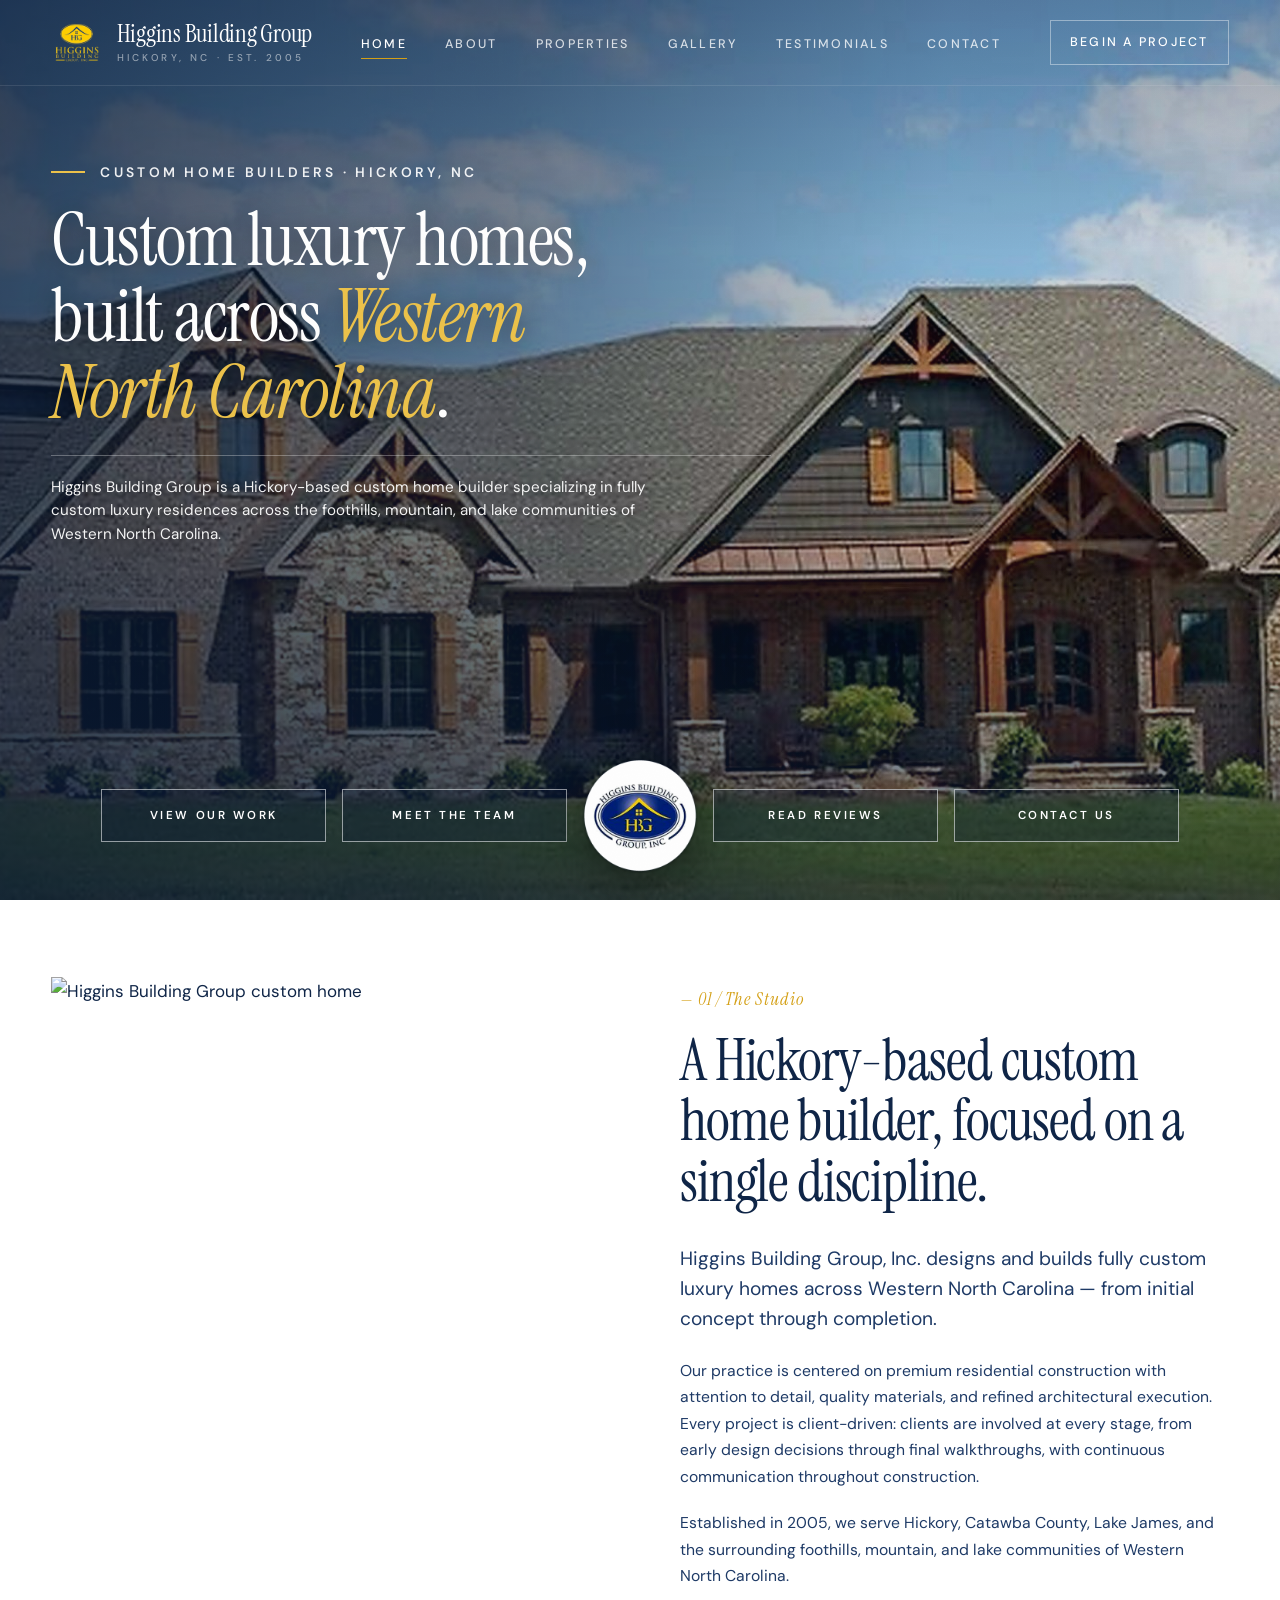
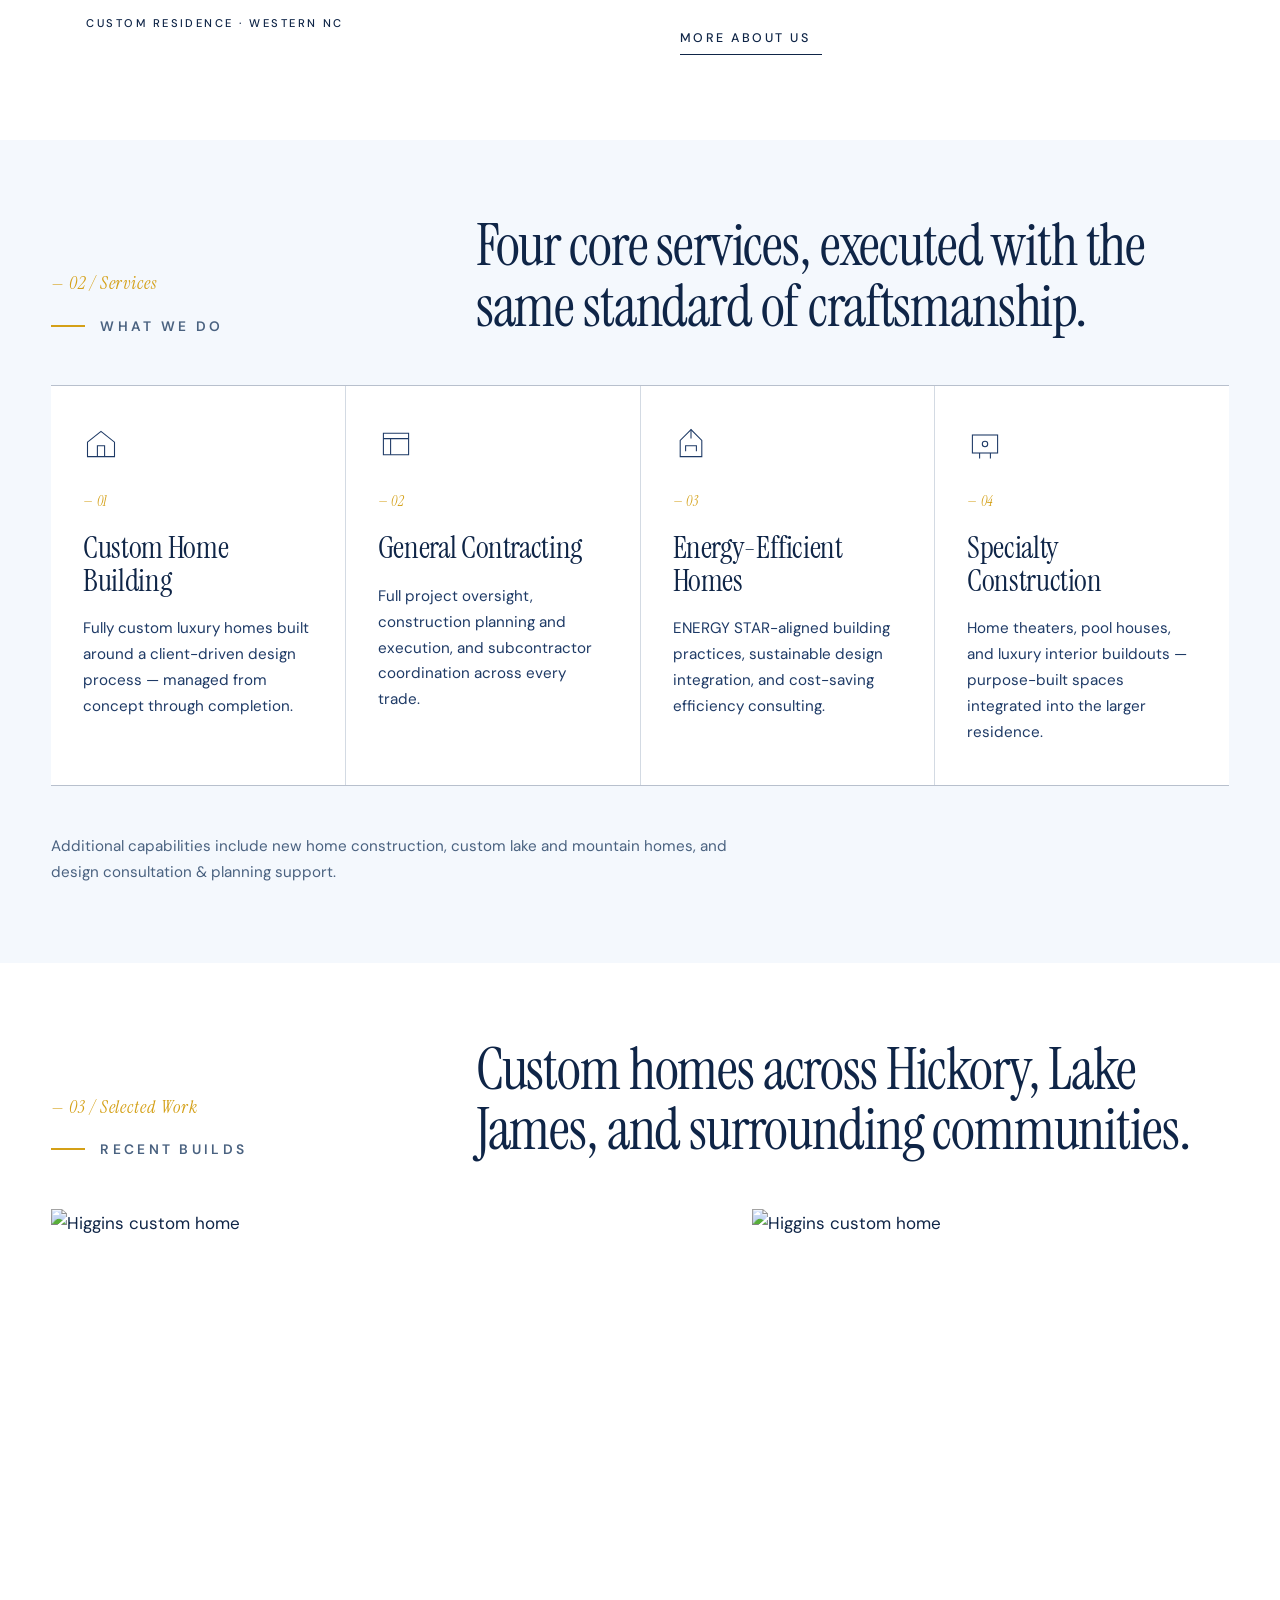
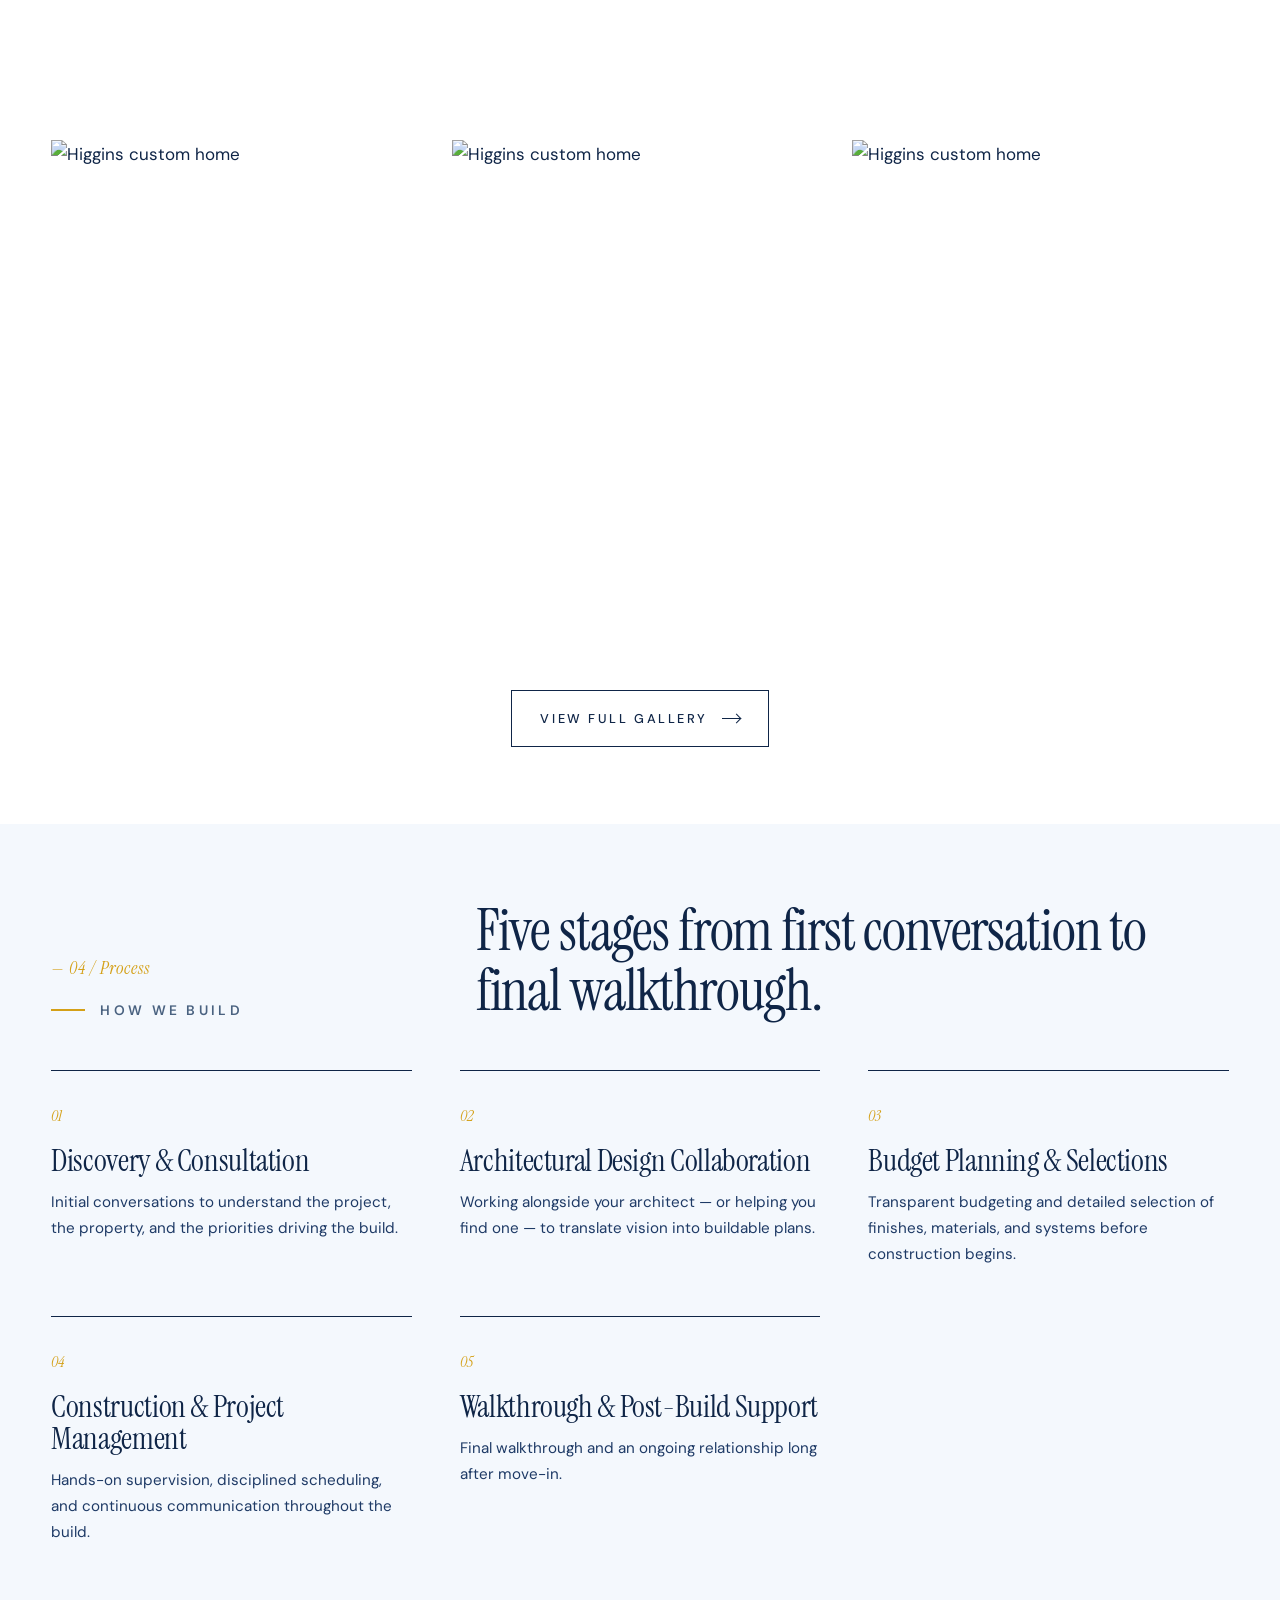
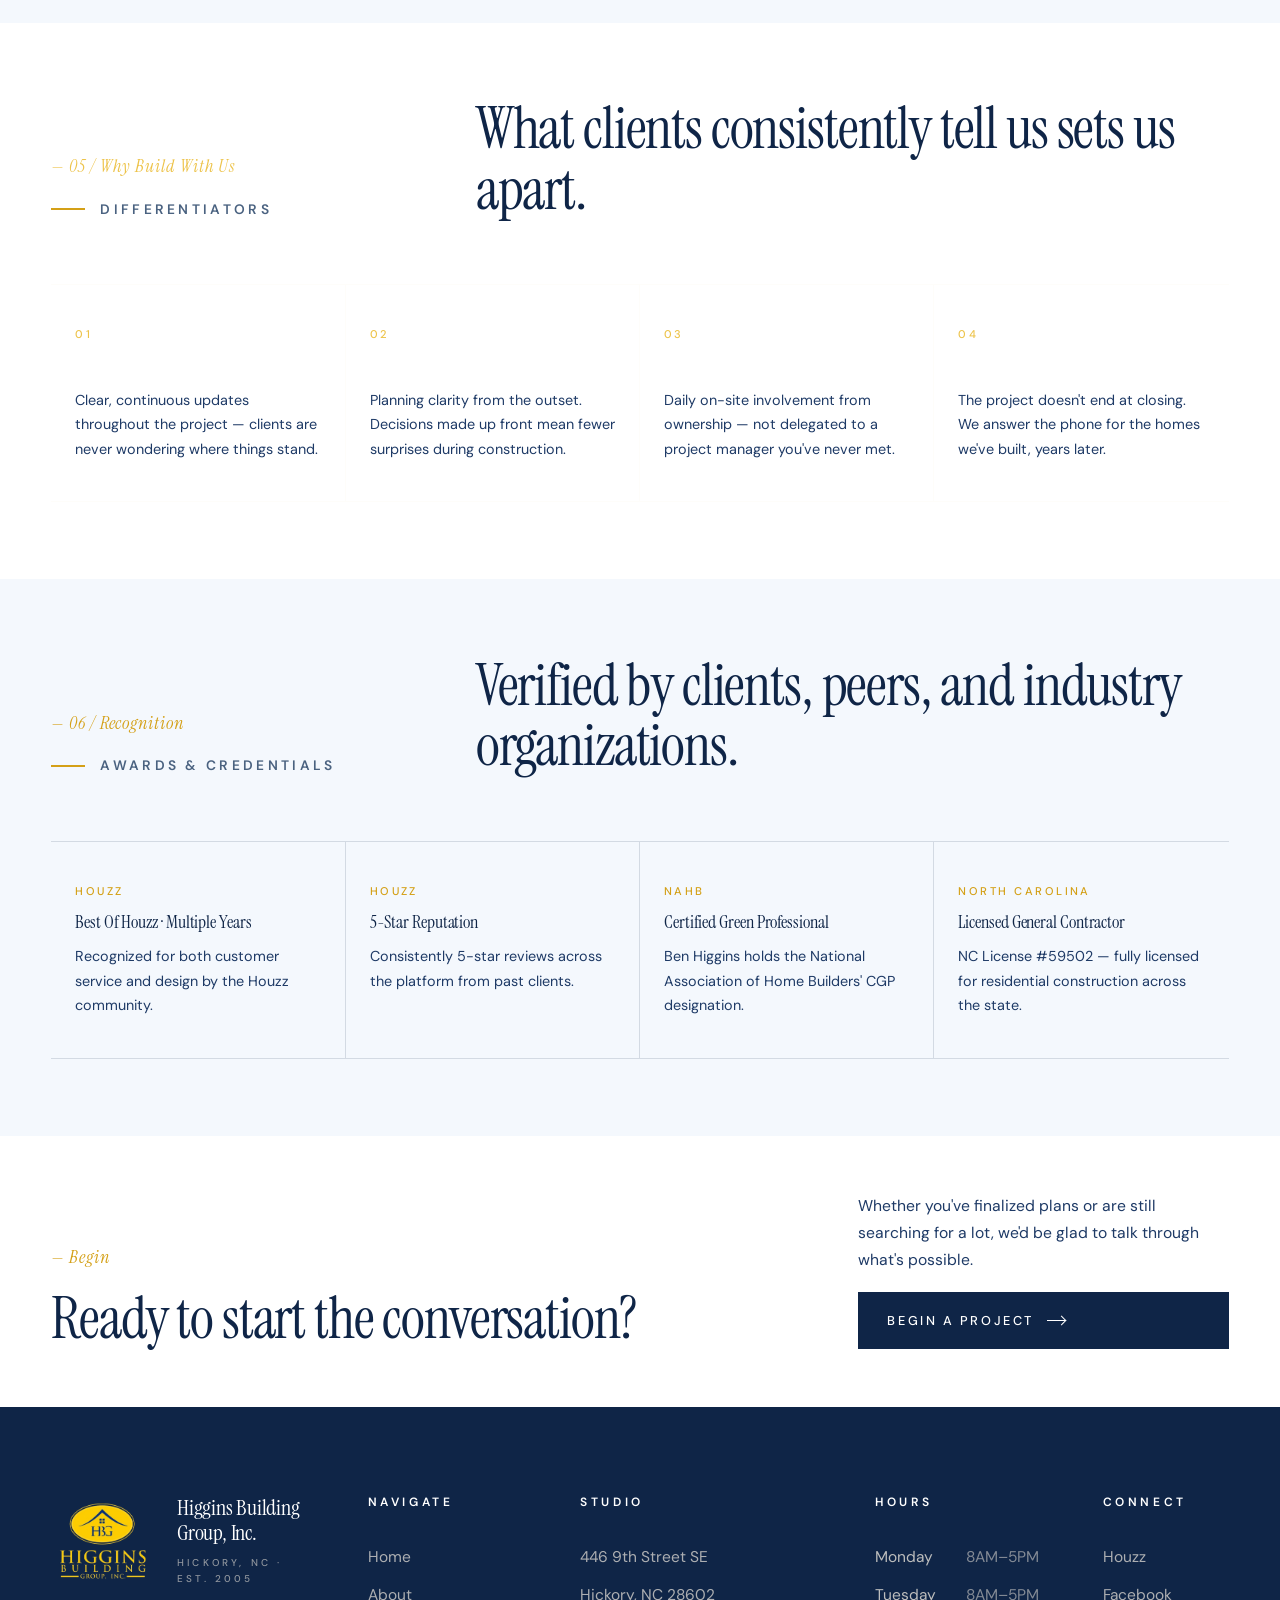
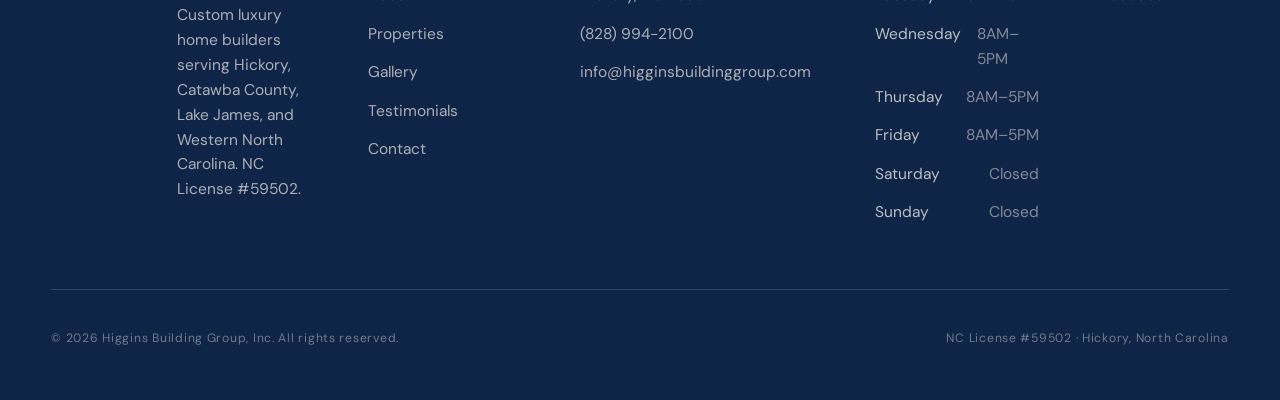
==== commit 52966beb: "Add files via upload" ====
--- a/index.html
+++ b/index.html
@@ -307,31 +307,16 @@
 <footer class="footer">
     <div class="container">
         <div class="footer-grid">
-
-            <div>
-                <img src="hbglogo.png" alt="Higgins Building Group" class="footer-studio-logo">
-                <h4>Studio</h4>
-                <ul>
-                    <li>446 9th Street SE</li>
-                    <li>Hickory, NC 28602</li>
-                    <li>NC License #59502</li>
-                </ul>
-            </div>
-
-            <div>
-                <h4>Hours</h4>
-                <div class="hours-group">
-                    <span class="days">Monday — Friday</span>
-                    <span class="times">8:00AM – 5:00PM</span>
+            <div class="brand-block">
+                <img src="hbglogo.png" alt="Higgins Building Group logo" class="footer-logo">
+                <div class="brand-block-text">
+                    <span class="brand-mark">Higgins Building Group, Inc.</span>
+                    <span class="brand-sub">Hickory, NC · Est. 2005</span>
+                    <p>Custom luxury home builders serving Hickory, Catawba County, Lake James, and Western North Carolina. NC License #59502.</p>
                 </div>
-                <div class="hours-group">
-                    <span class="days">Saturday — Sunday</span>
-                    <span class="times">Closed</span>
-                </div>
-            </div>
-
-            <div>
-                <h4>Menu</h4>
+            </div>
+            <div>
+                <h4>Navigate</h4>
                 <ul>
                     <li><a href="index.html">Home</a></li>
                     <li><a href="about.html">About</a></li>
@@ -341,20 +326,34 @@
                     <li><a href="contact.html">Contact</a></li>
                 </ul>
             </div>
-
-            <div>
-                <h4>Contact</h4>
+            <div>
+                <h4>Studio</h4>
                 <ul>
+                    <li>446 9th Street SE</li>
+                    <li>Hickory, NC 28602</li>
+                    <li><a href="tel:+18289942100">(828) 994-2100</a></li>
                     <li><a href="mailto:info@higginsbuildinggroup.com">info@higginsbuildinggroup.com</a></li>
-                    <li><a href="tel:+18289942100">(828) 994-2100</a></li>
-                    <li>Fax: (828) 855-3304</li>
                 </ul>
-                <div class="footer-social">
-                    <a href="https://www.houzz.com/pro/higginsbuildinggroup/higgins-building-group-inc" target="_blank" rel="noopener">Houzz</a>
-                    <a href="https://www.facebook.com/higginsbuildinggroup" target="_blank" rel="noopener">Facebook</a>
-                </div>
-            </div>
-
+            </div>
+            <div>
+                <h4>Hours</h4>
+                <ul class="hours-list">
+                    <li><span class="day">Monday</span><span class="time">8AM–5PM</span></li>
+                    <li><span class="day">Tuesday</span><span class="time">8AM–5PM</span></li>
+                    <li><span class="day">Wednesday</span><span class="time">8AM–5PM</span></li>
+                    <li><span class="day">Thursday</span><span class="time">8AM–5PM</span></li>
+                    <li><span class="day">Friday</span><span class="time">8AM–5PM</span></li>
+                    <li><span class="day">Saturday</span><span class="time">Closed</span></li>
+                    <li><span class="day">Sunday</span><span class="time">Closed</span></li>
+                </ul>
+            </div>
+            <div>
+                <h4>Connect</h4>
+                <ul>
+                    <li><a href="https://www.houzz.com/pro/higginsbuildinggroup/higgins-building-group-inc" target="_blank" rel="noopener">Houzz</a></li>
+                    <li><a href="https://www.facebook.com/higginsbuildinggroup" target="_blank" rel="noopener">Facebook</a></li>
+                </ul>
+            </div>
         </div>
         <div class="footer-base">
             <span>© <span id="year"></span> Higgins Building Group, Inc. All rights reserved.</span>
--- a/styles.css
+++ b/styles.css
@@ -722,7 +722,7 @@
 }
 .footer-grid {
     display: grid;
-    grid-template-columns: repeat(4, 1fr);
+    grid-template-columns: 1.7fr 1fr 1fr 1.1fr 0.85fr;
     gap: clamp(2.5rem, 5vw, 5rem);
     padding-bottom: clamp(3rem, 5vw, 4.5rem);
     border-bottom: 1px solid rgba(247, 240, 228, 0.15);
@@ -759,7 +759,44 @@
     filter: drop-shadow(0 2px 8px rgba(0,0,0,0.3));
 }
 
-/* Hours — group into M-F block and weekend block */
+/* Brand block (logo + name + description) */
+.footer .brand-block {
+    display: flex;
+    align-items: flex-start;
+    gap: 1.5rem;
+}
+.footer-logo {
+    height: 88px;
+    width: auto;
+    flex-shrink: 0;
+    display: block;
+}
+.brand-block-text { display: flex; flex-direction: column; }
+.footer .brand-block .brand-mark {
+    display: block;
+    color: var(--bone);
+    font-size: 1.35rem;
+    line-height: 1.15;
+}
+.footer .brand-block .brand-sub {
+    display: block;
+    color: rgba(247, 240, 228, 0.55);
+    margin-top: 0.55rem;
+}
+.footer .brand-block p { margin-top: 1rem; max-width: 320px; }
+
+/* Hours list — day on left, time on right */
+.footer .hours-list { gap: 0.85rem; }
+.footer .hours-list li {
+    display: flex;
+    justify-content: space-between;
+    gap: 1rem;
+    font-size: 0.97rem;
+}
+.footer .hours-list li .day { color: rgba(247, 240, 228, 0.75); }
+.footer .hours-list li .time { color: rgba(247, 240, 228, 0.50); font-variant-numeric: tabular-nums; }
+
+/* Hours — grouped blocks (alternate style) */
 .footer .hours-group {
     display: flex;
     flex-direction: column;
@@ -767,17 +804,10 @@
     margin-bottom: 1.25rem;
 }
 .footer .hours-group:last-child { margin-bottom: 0; }
-.footer .hours-group .days {
-    font-size: 0.97rem;
-    color: rgba(247, 240, 228, 0.68);
-}
-.footer .hours-group .times {
-    font-size: 0.92rem;
-    color: rgba(247, 240, 228, 0.45);
-    font-variant-numeric: tabular-nums;
-}
-
-/* Contact column — social links row */
+.footer .hours-group .days { font-size: 0.97rem; color: rgba(247, 240, 228, 0.68); }
+.footer .hours-group .times { font-size: 0.92rem; color: rgba(247, 240, 228, 0.45); font-variant-numeric: tabular-nums; }
+
+/* Social links row */
 .footer-social {
     display: flex;
     gap: 1.4rem;
@@ -804,14 +834,18 @@
     letter-spacing: 0.06em;
 }
 
-@media (max-width: 1000px) {
-    .footer-grid { grid-template-columns: 1fr 1fr; gap: 3rem 4rem; }
-}
-@media (max-width: 560px) {
+@media (max-width: 1100px) {
+    .footer-grid { grid-template-columns: 1.5fr 1fr 1fr; }
+    .footer .brand-block { grid-column: 1 / -1; }
+}
+@media (max-width: 700px) {
     .footer-grid { grid-template-columns: 1fr 1fr; gap: 2.5rem 2rem; }
+    .footer .brand-block { grid-column: 1 / -1; }
 }
 @media (max-width: 420px) {
     .footer-grid { grid-template-columns: 1fr; }
+    .footer .brand-block { flex-direction: column; gap: 1.25rem; }
+    .footer-logo { height: 72px; }
 }
 
 /* ---------- Page Hero (interior pages) ---------------------------------- */
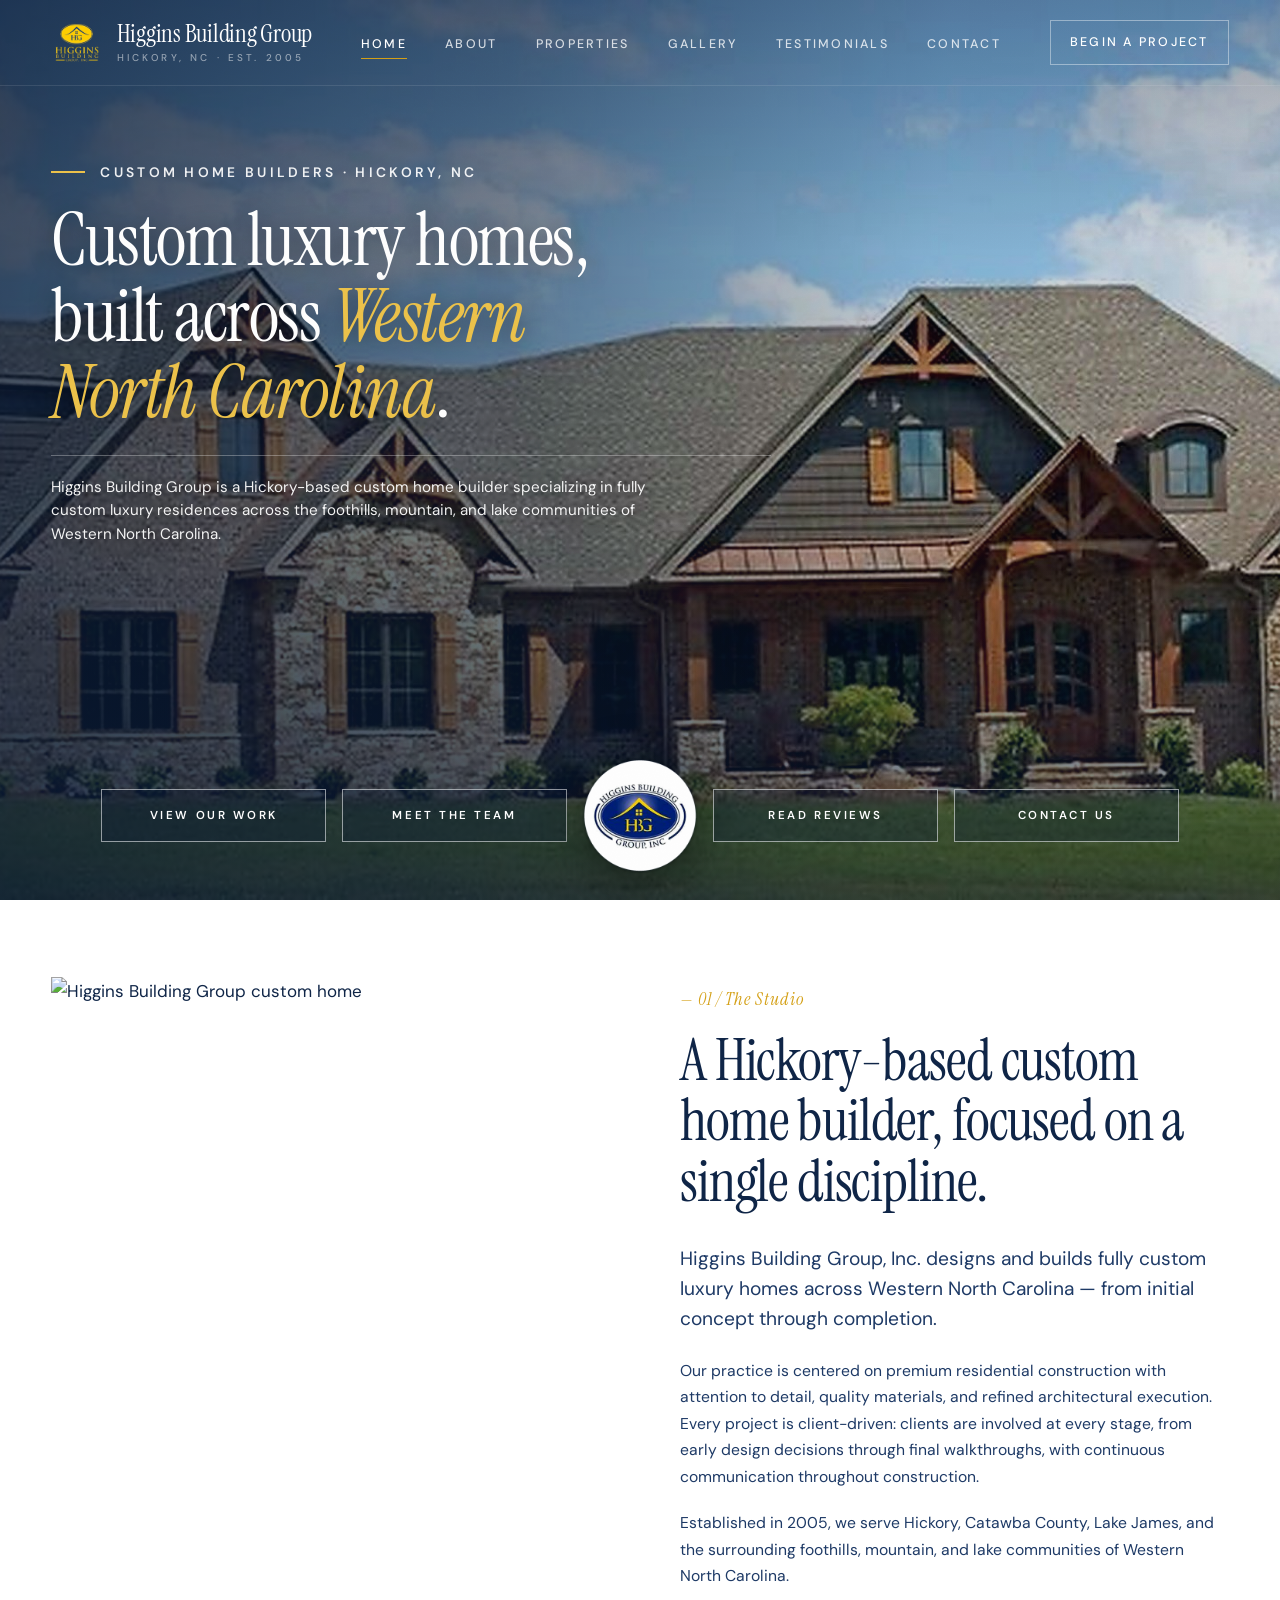
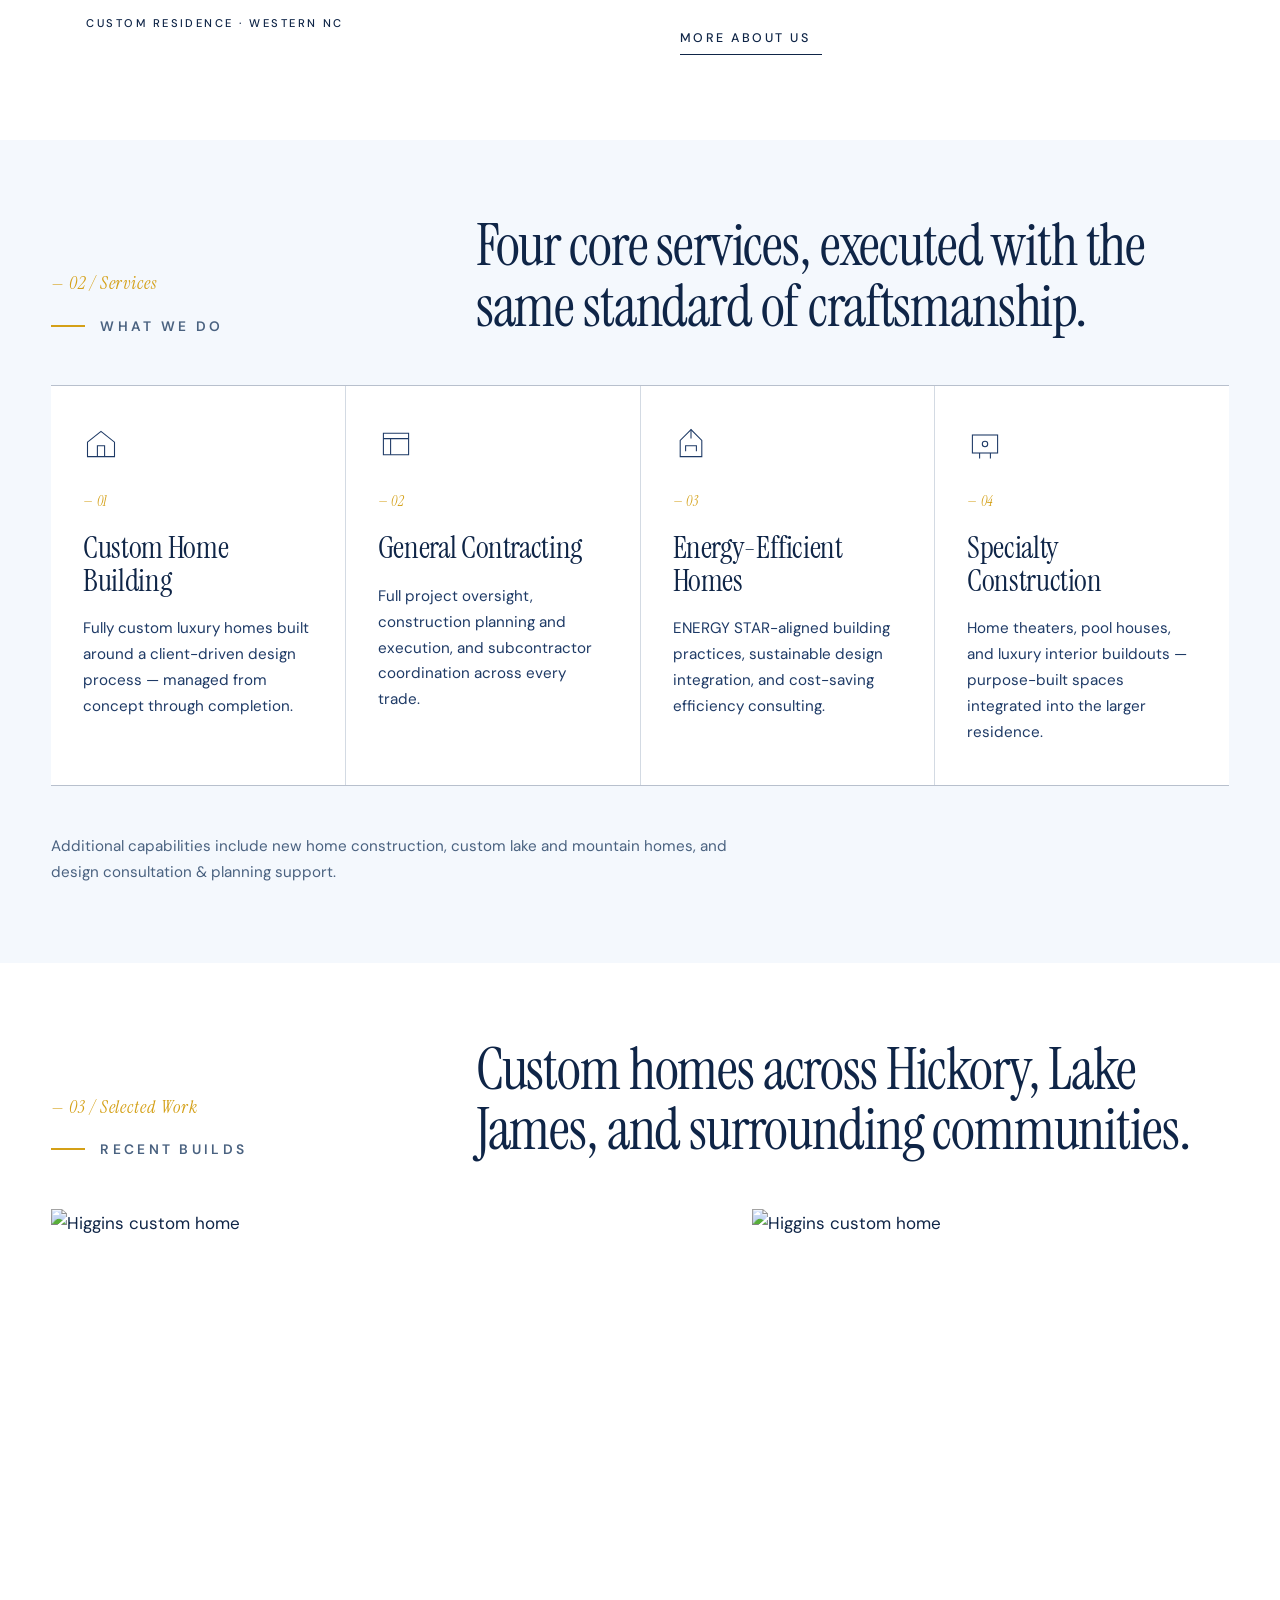
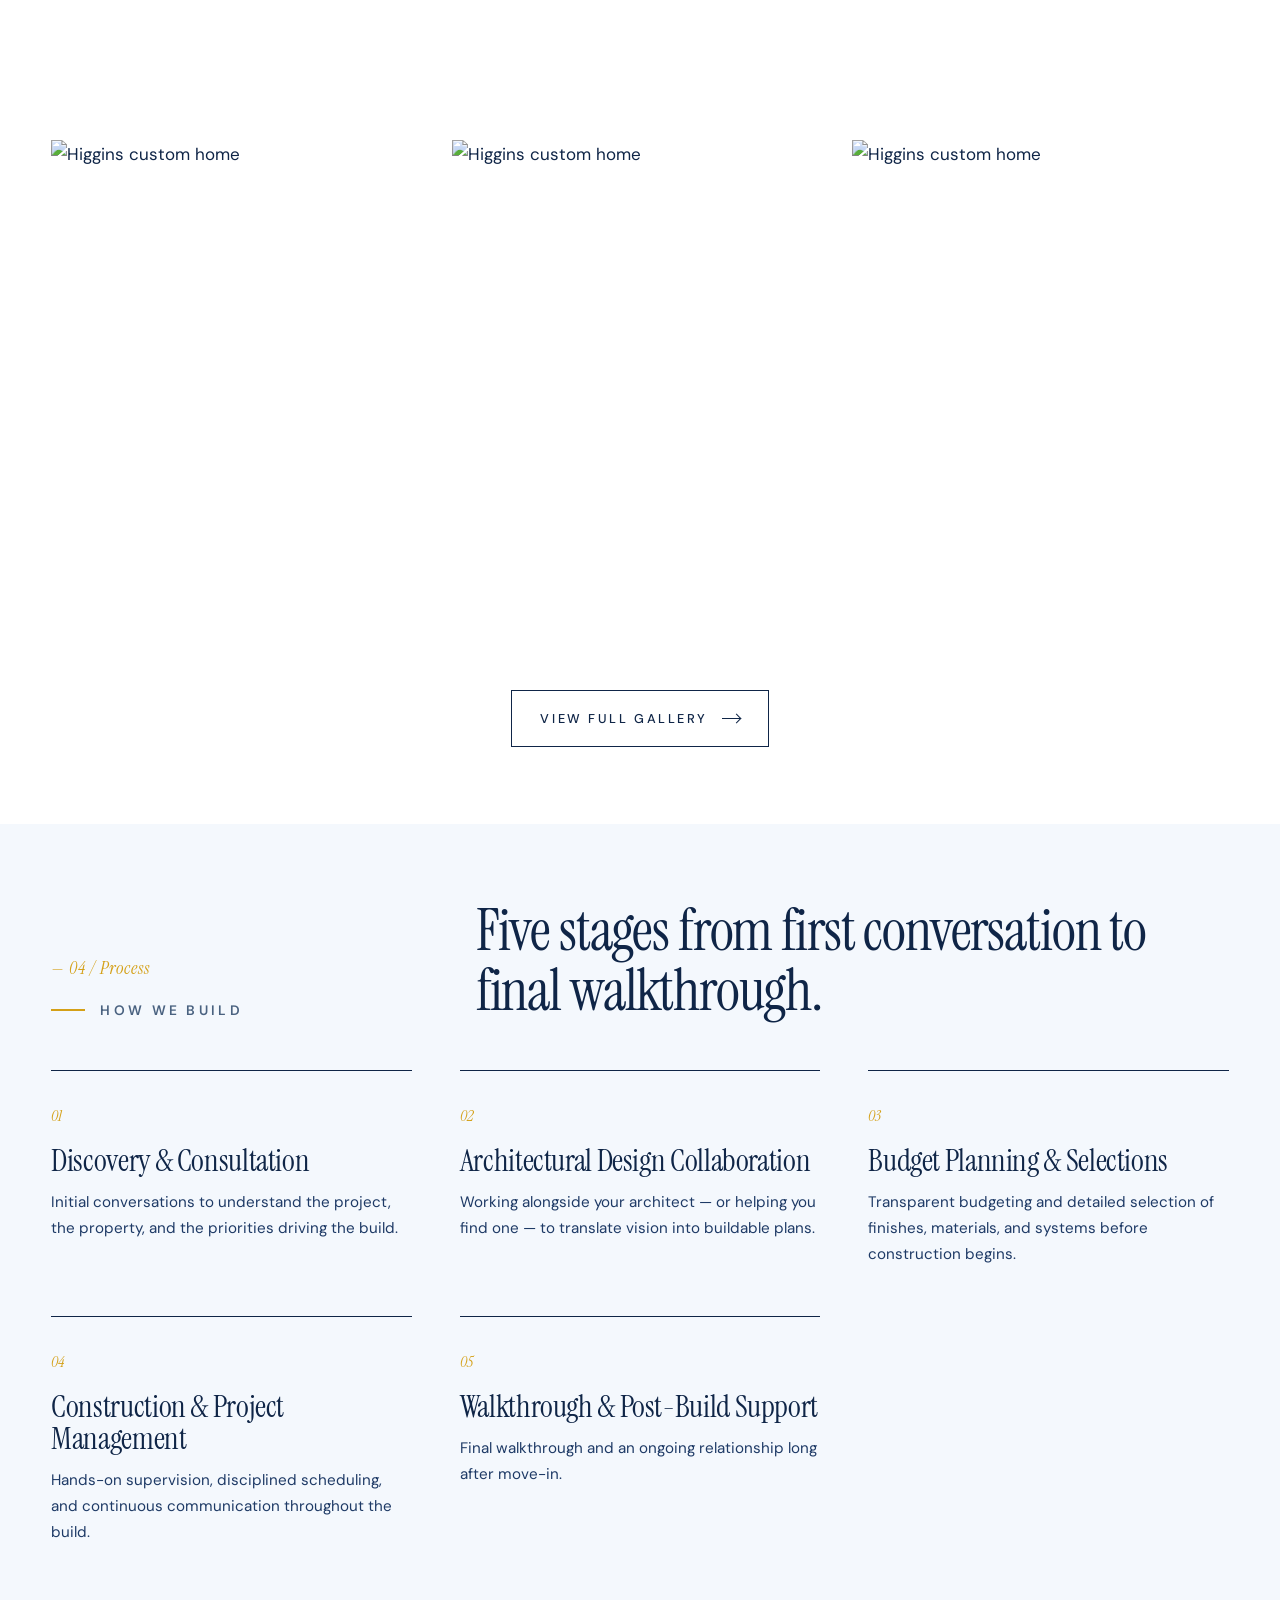
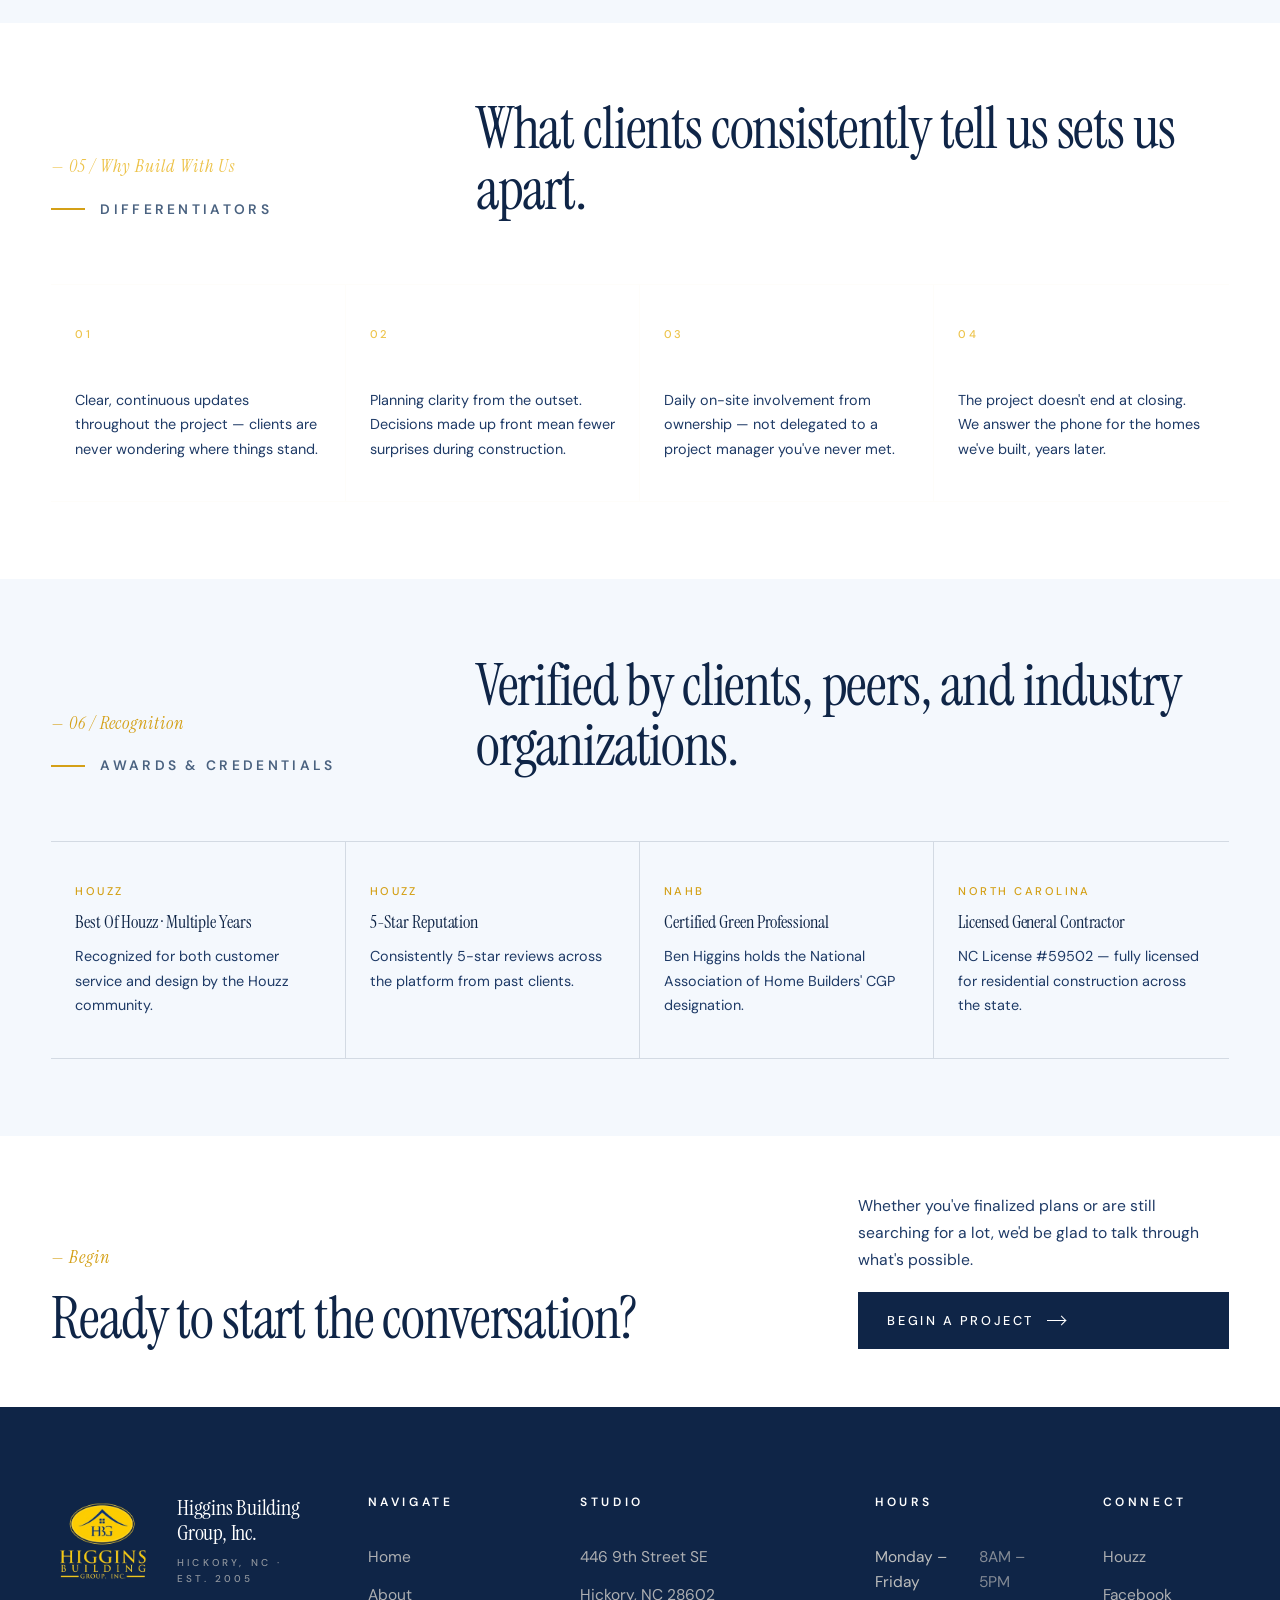
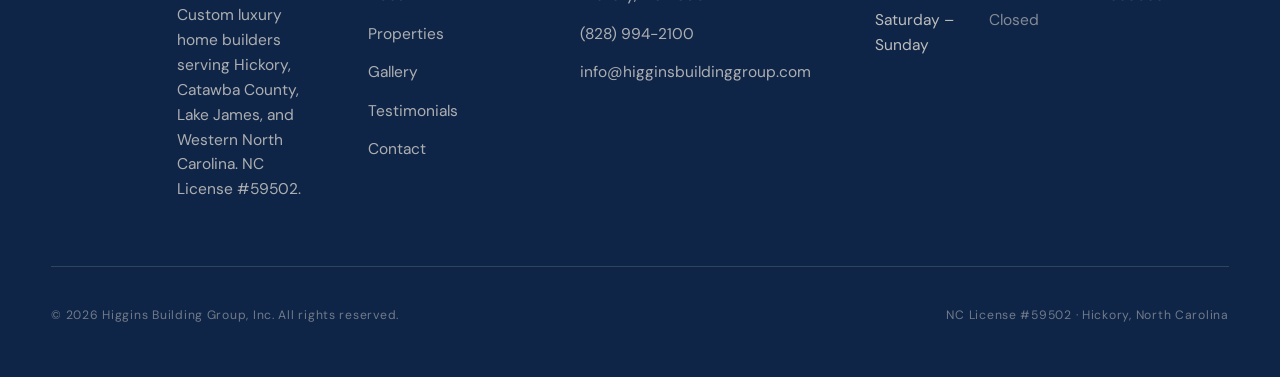
==== commit 0710e91b: "Update index.html" ====
--- a/index.html
+++ b/index.html
@@ -338,13 +338,8 @@
             <div>
                 <h4>Hours</h4>
                 <ul class="hours-list">
-                    <li><span class="day">Monday</span><span class="time">8AM–5PM</span></li>
-                    <li><span class="day">Tuesday</span><span class="time">8AM–5PM</span></li>
-                    <li><span class="day">Wednesday</span><span class="time">8AM–5PM</span></li>
-                    <li><span class="day">Thursday</span><span class="time">8AM–5PM</span></li>
-                    <li><span class="day">Friday</span><span class="time">8AM–5PM</span></li>
-                    <li><span class="day">Saturday</span><span class="time">Closed</span></li>
-                    <li><span class="day">Sunday</span><span class="time">Closed</span></li>
+                    <li><span class="day">Monday – Friday</span><span class="time">8AM – 5PM</span></li>
+                    <li><span class="day">Saturday – Sunday</span><span class="time">Closed</span></li>
                 </ul>
             </div>
             <div>
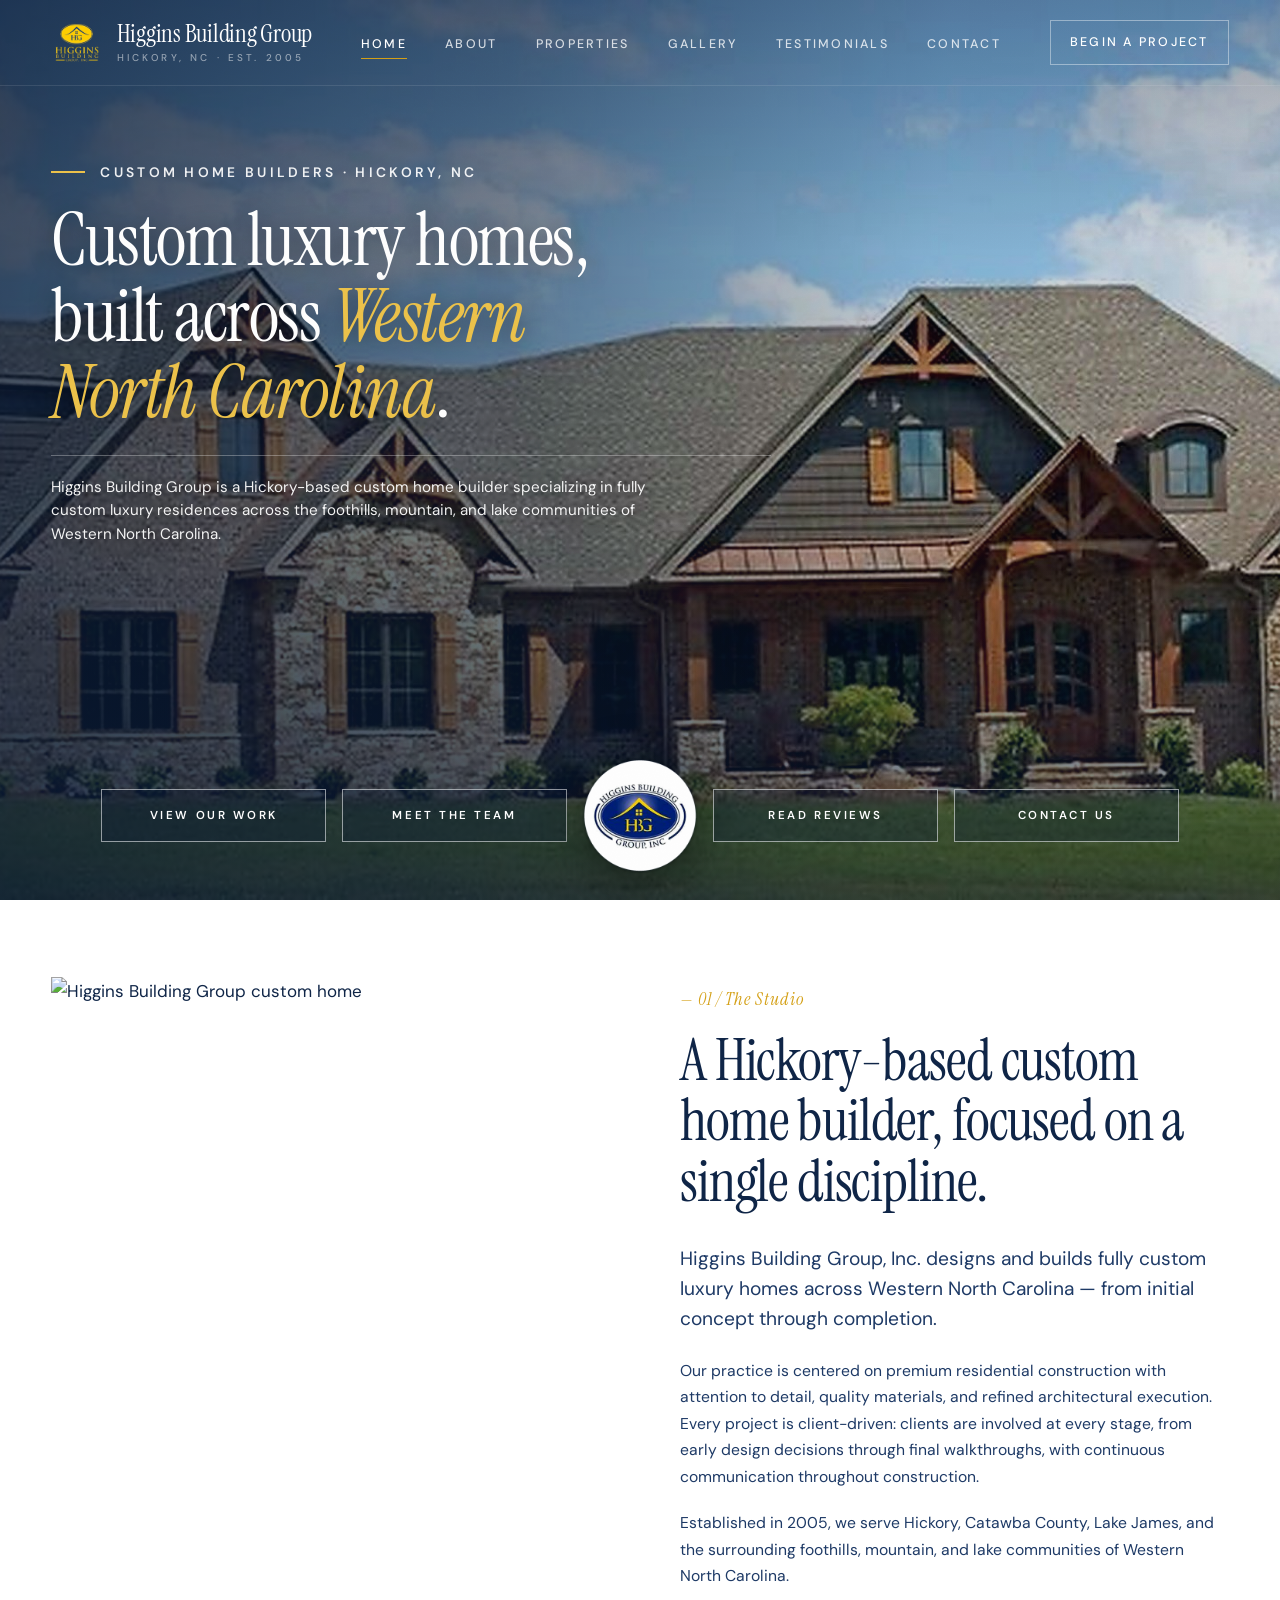
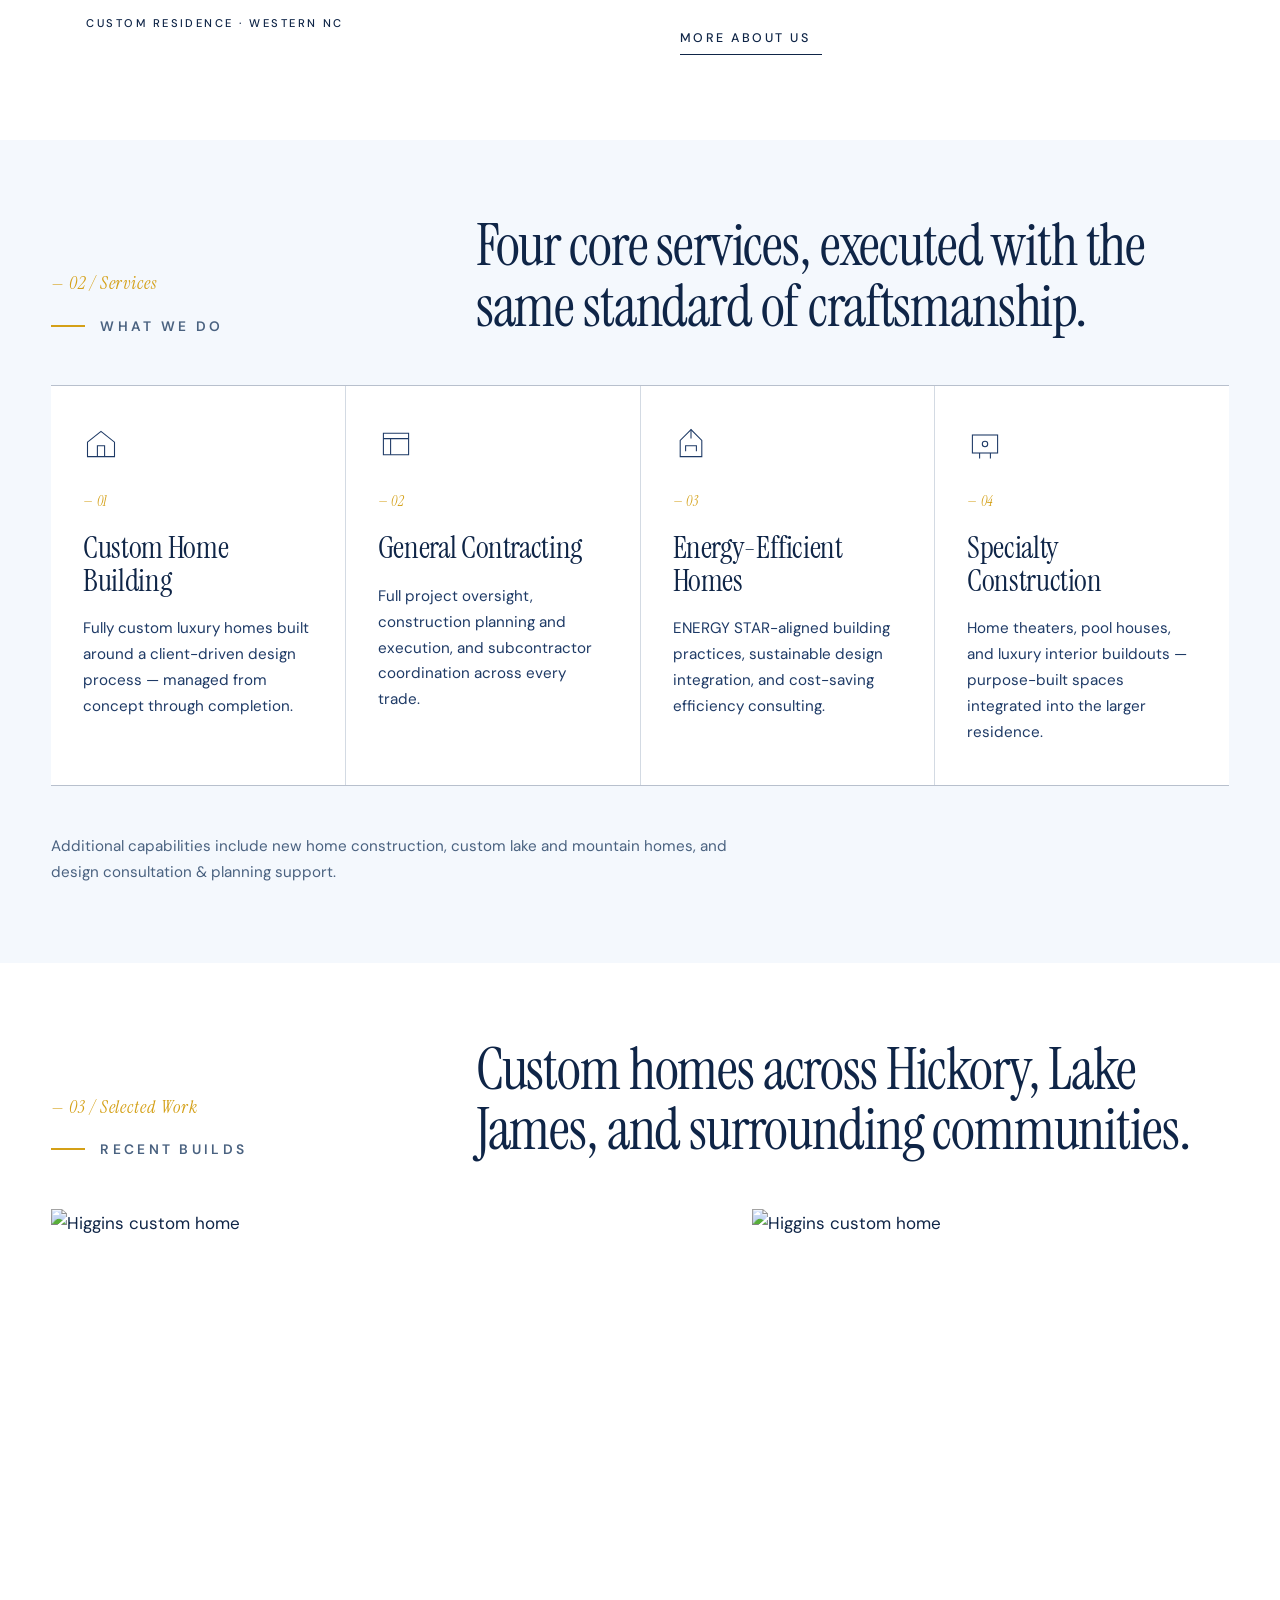
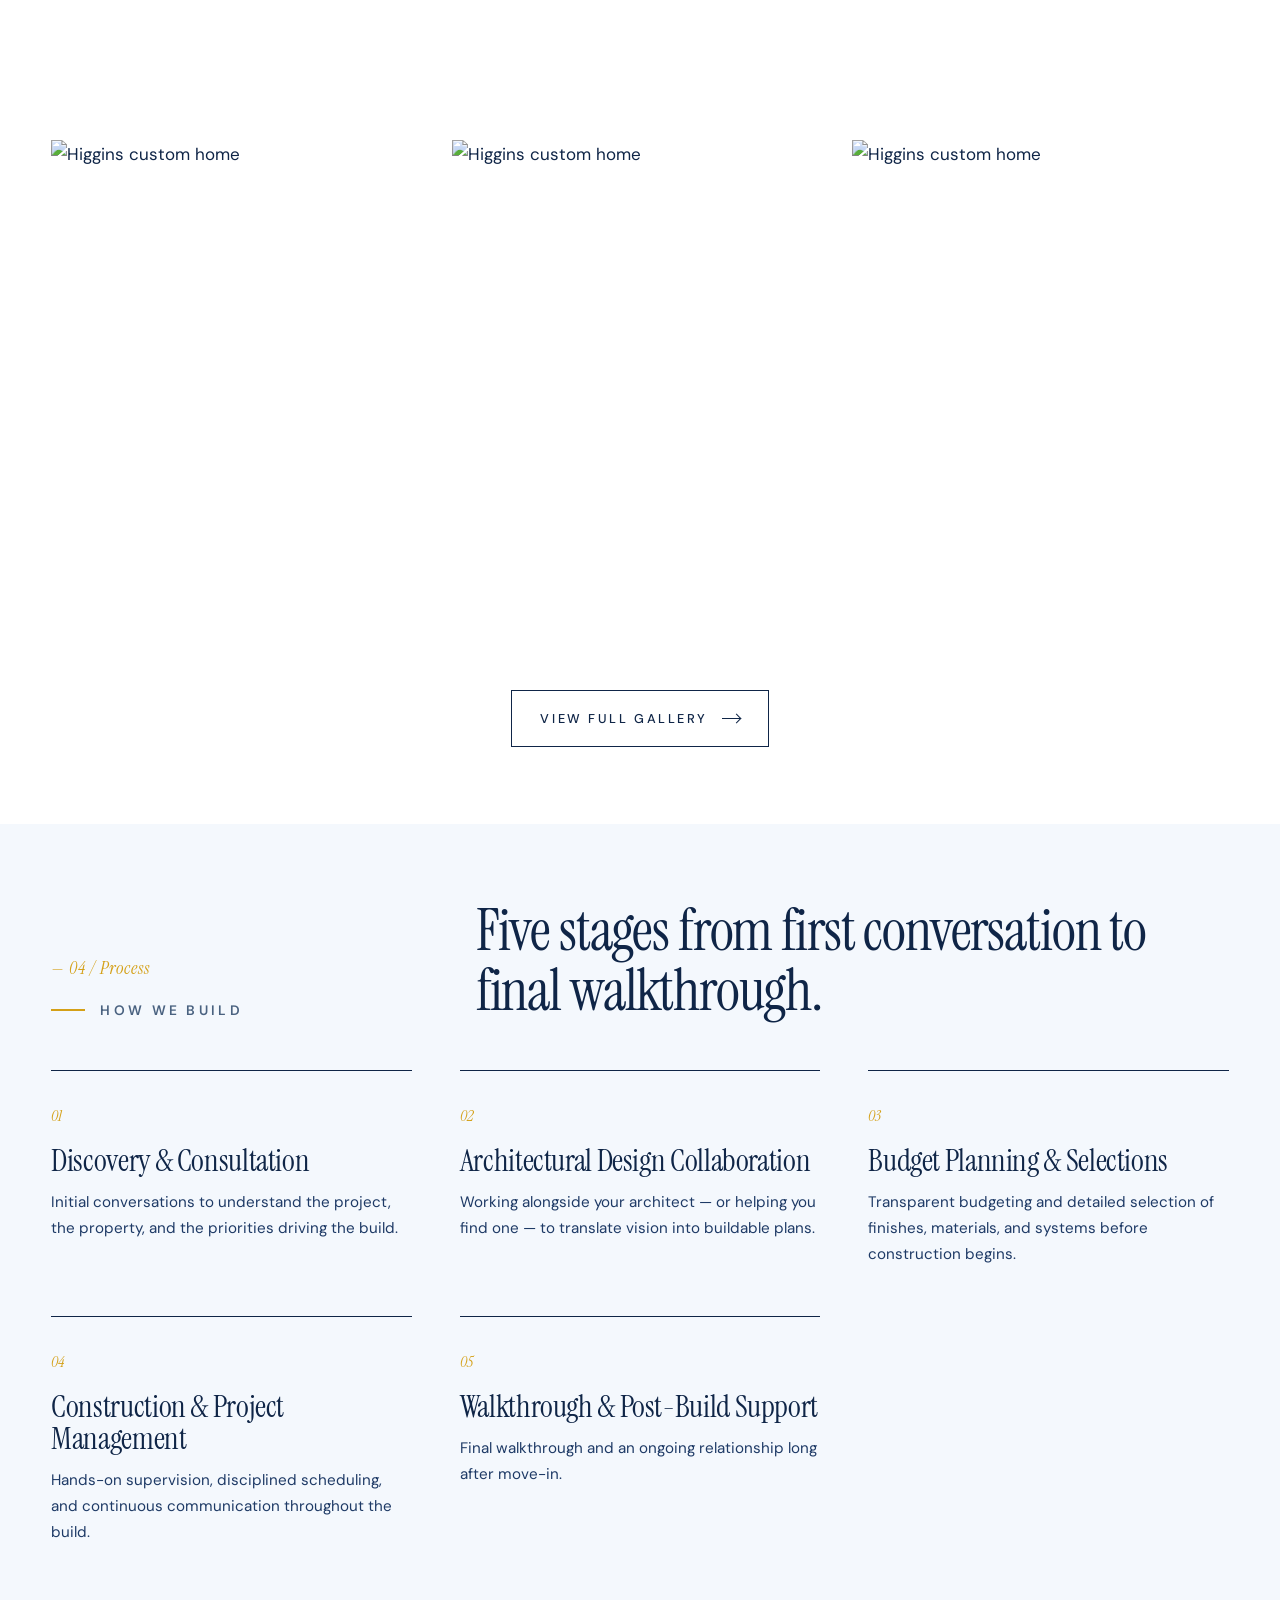
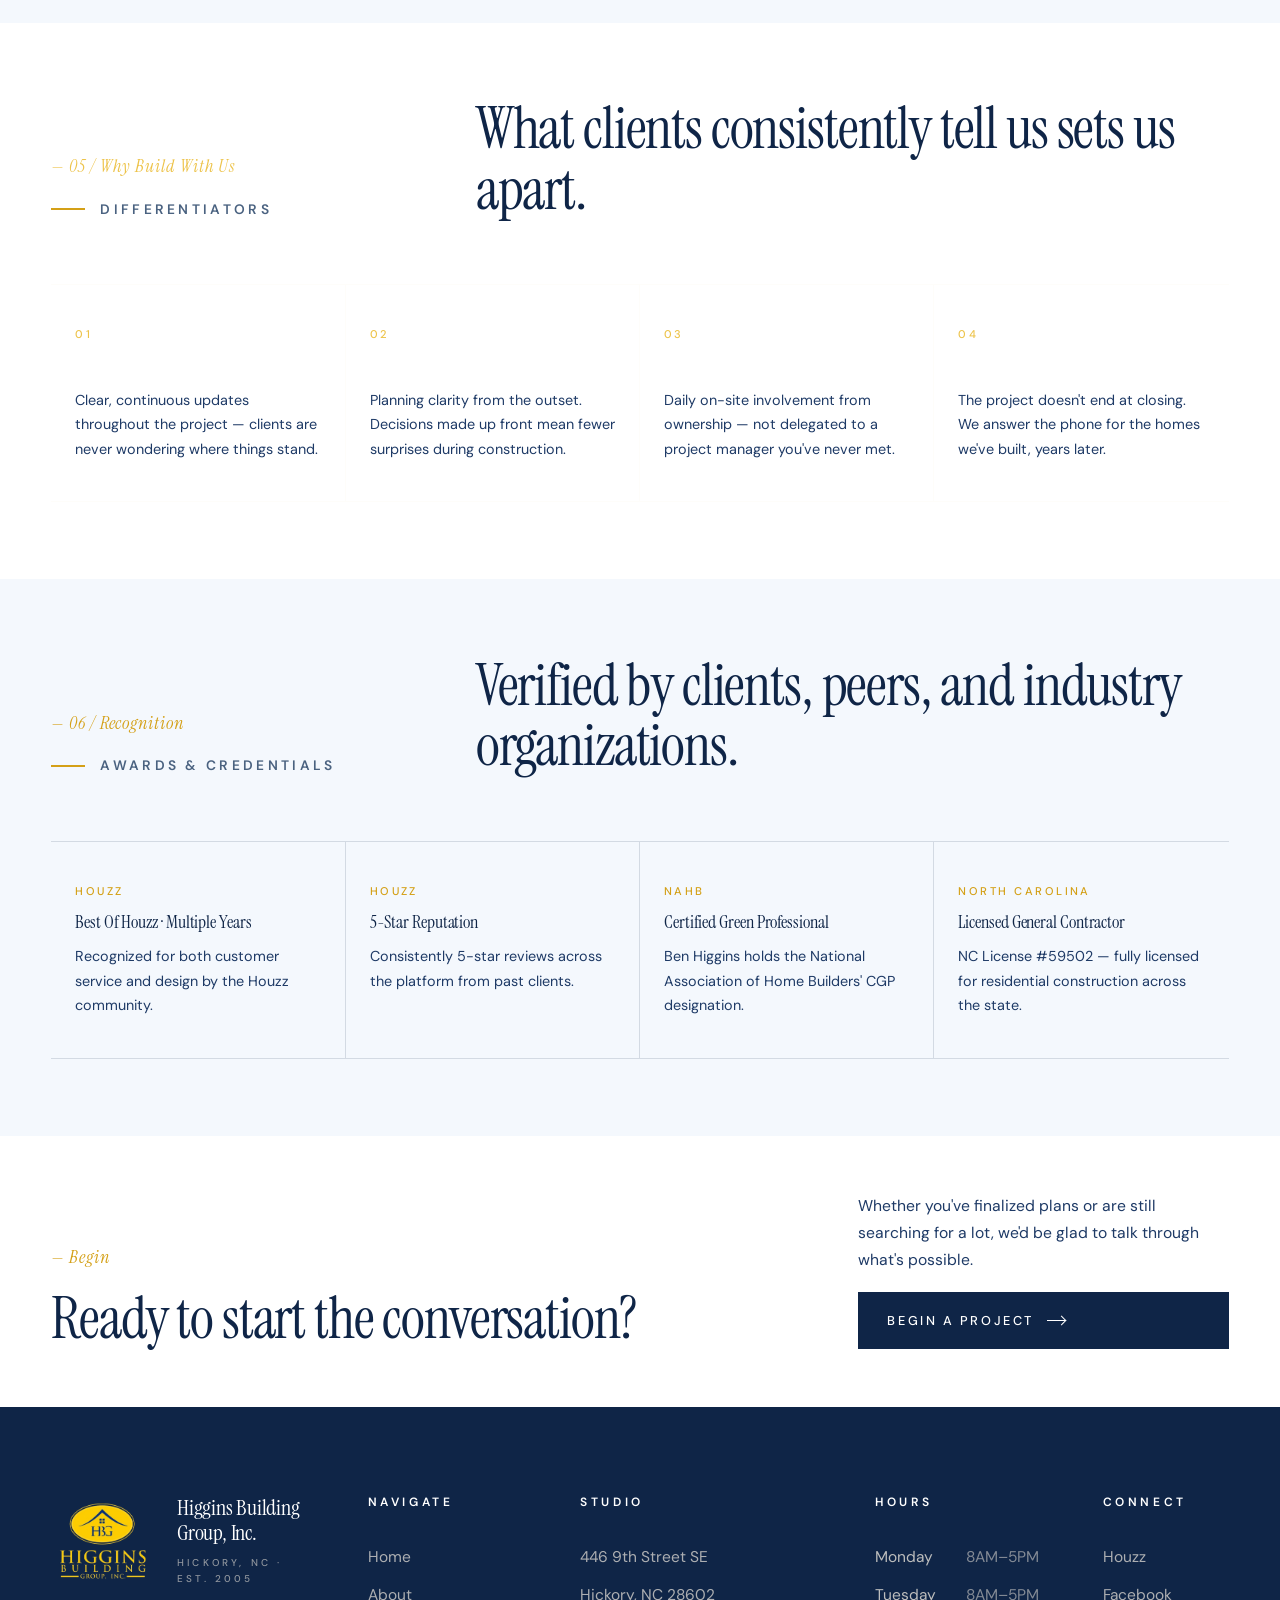
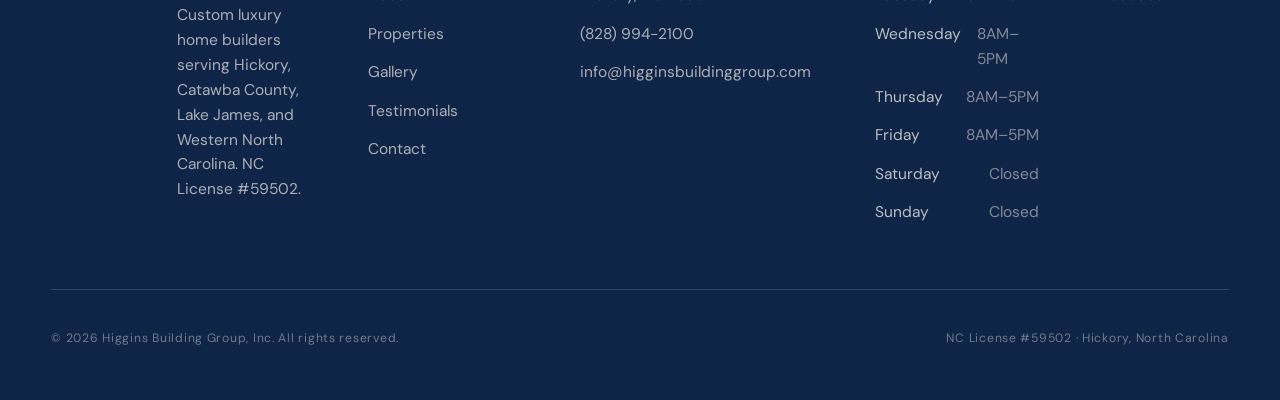
==== commit 65f140b3: "Update index.html" ====
--- a/index.html
+++ b/index.html
@@ -338,8 +338,13 @@
             <div>
                 <h4>Hours</h4>
                 <ul class="hours-list">
-                    <li><span class="day">Monday – Friday</span><span class="time">8AM – 5PM</span></li>
-                    <li><span class="day">Saturday – Sunday</span><span class="time">Closed</span></li>
+                    <li><span class="day">Monday</span><span class="time">8AM–5PM</span></li>
+                    <li><span class="day">Tuesday</span><span class="time">8AM–5PM</span></li>
+                    <li><span class="day">Wednesday</span><span class="time">8AM–5PM</span></li>
+                    <li><span class="day">Thursday</span><span class="time">8AM–5PM</span></li>
+                    <li><span class="day">Friday</span><span class="time">8AM–5PM</span></li>
+                    <li><span class="day">Saturday</span><span class="time">Closed</span></li>
+                    <li><span class="day">Sunday</span><span class="time">Closed</span></li>
                 </ul>
             </div>
             <div>
